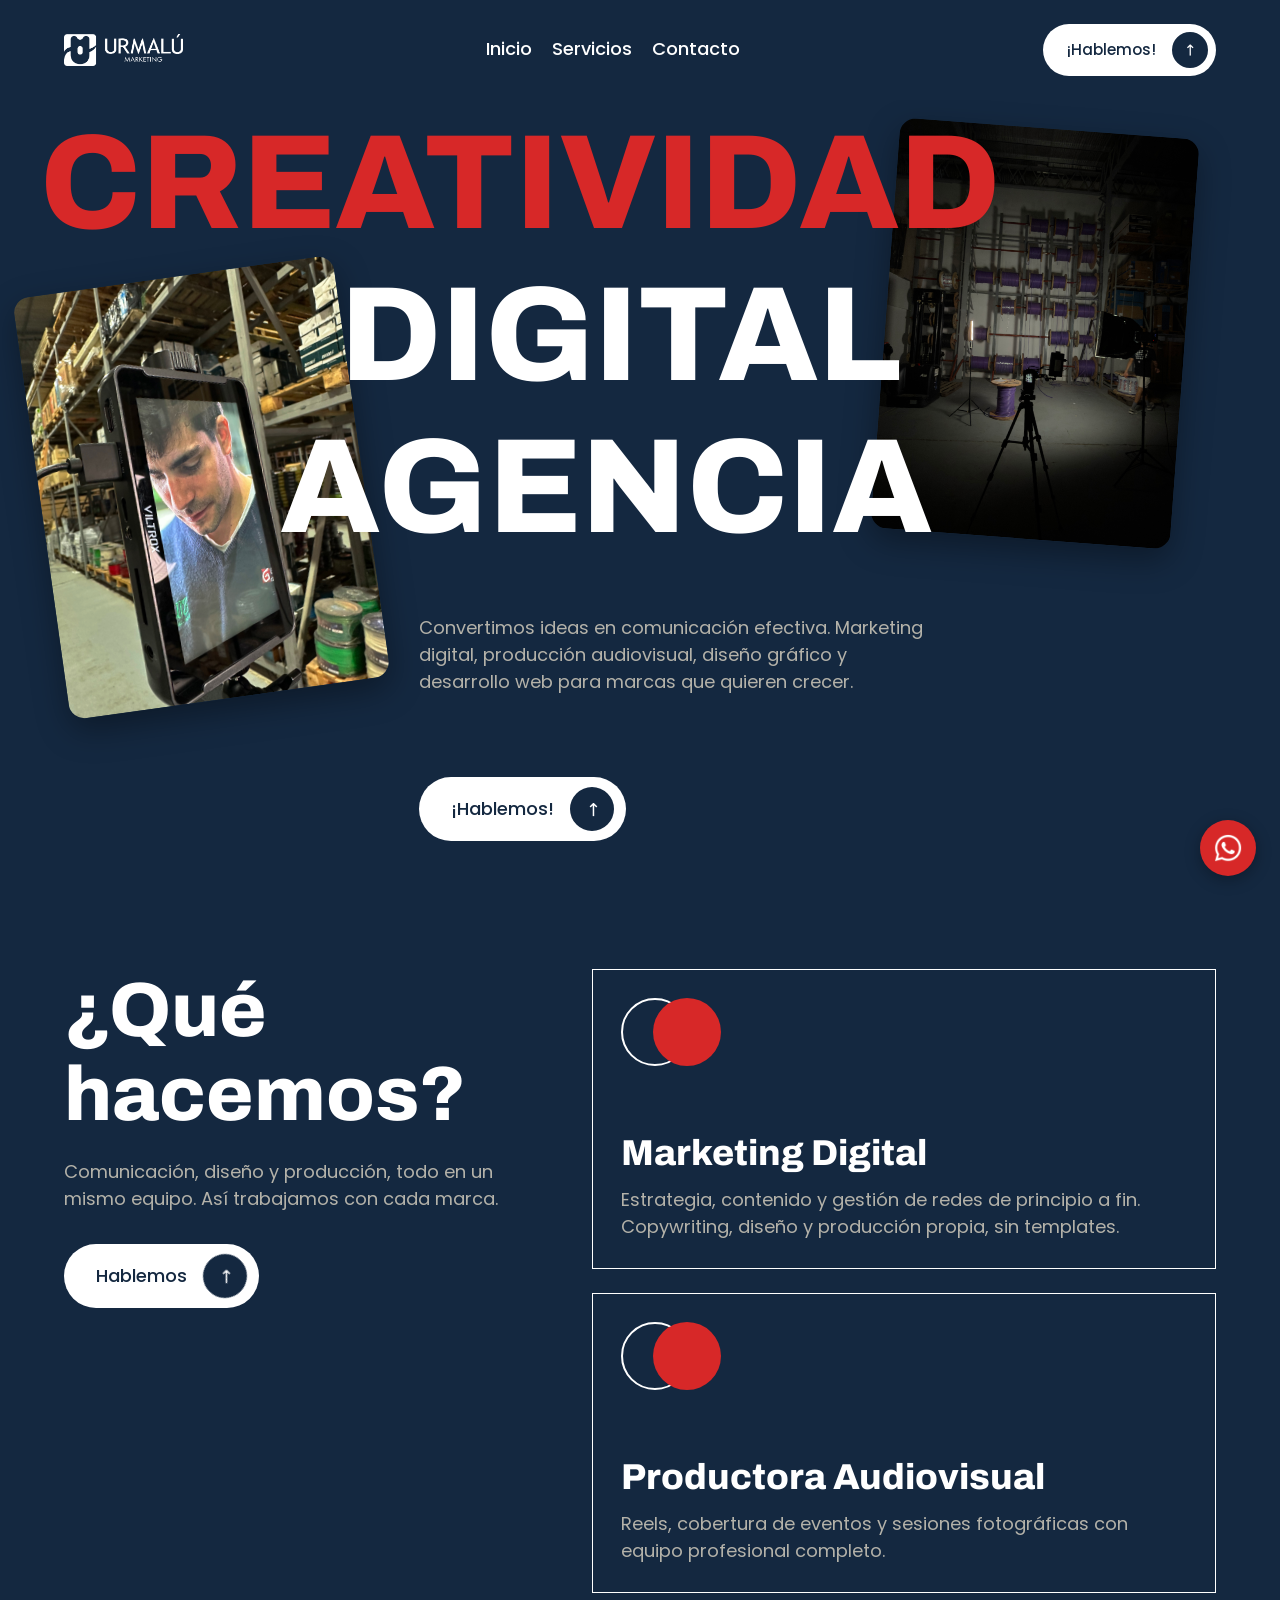
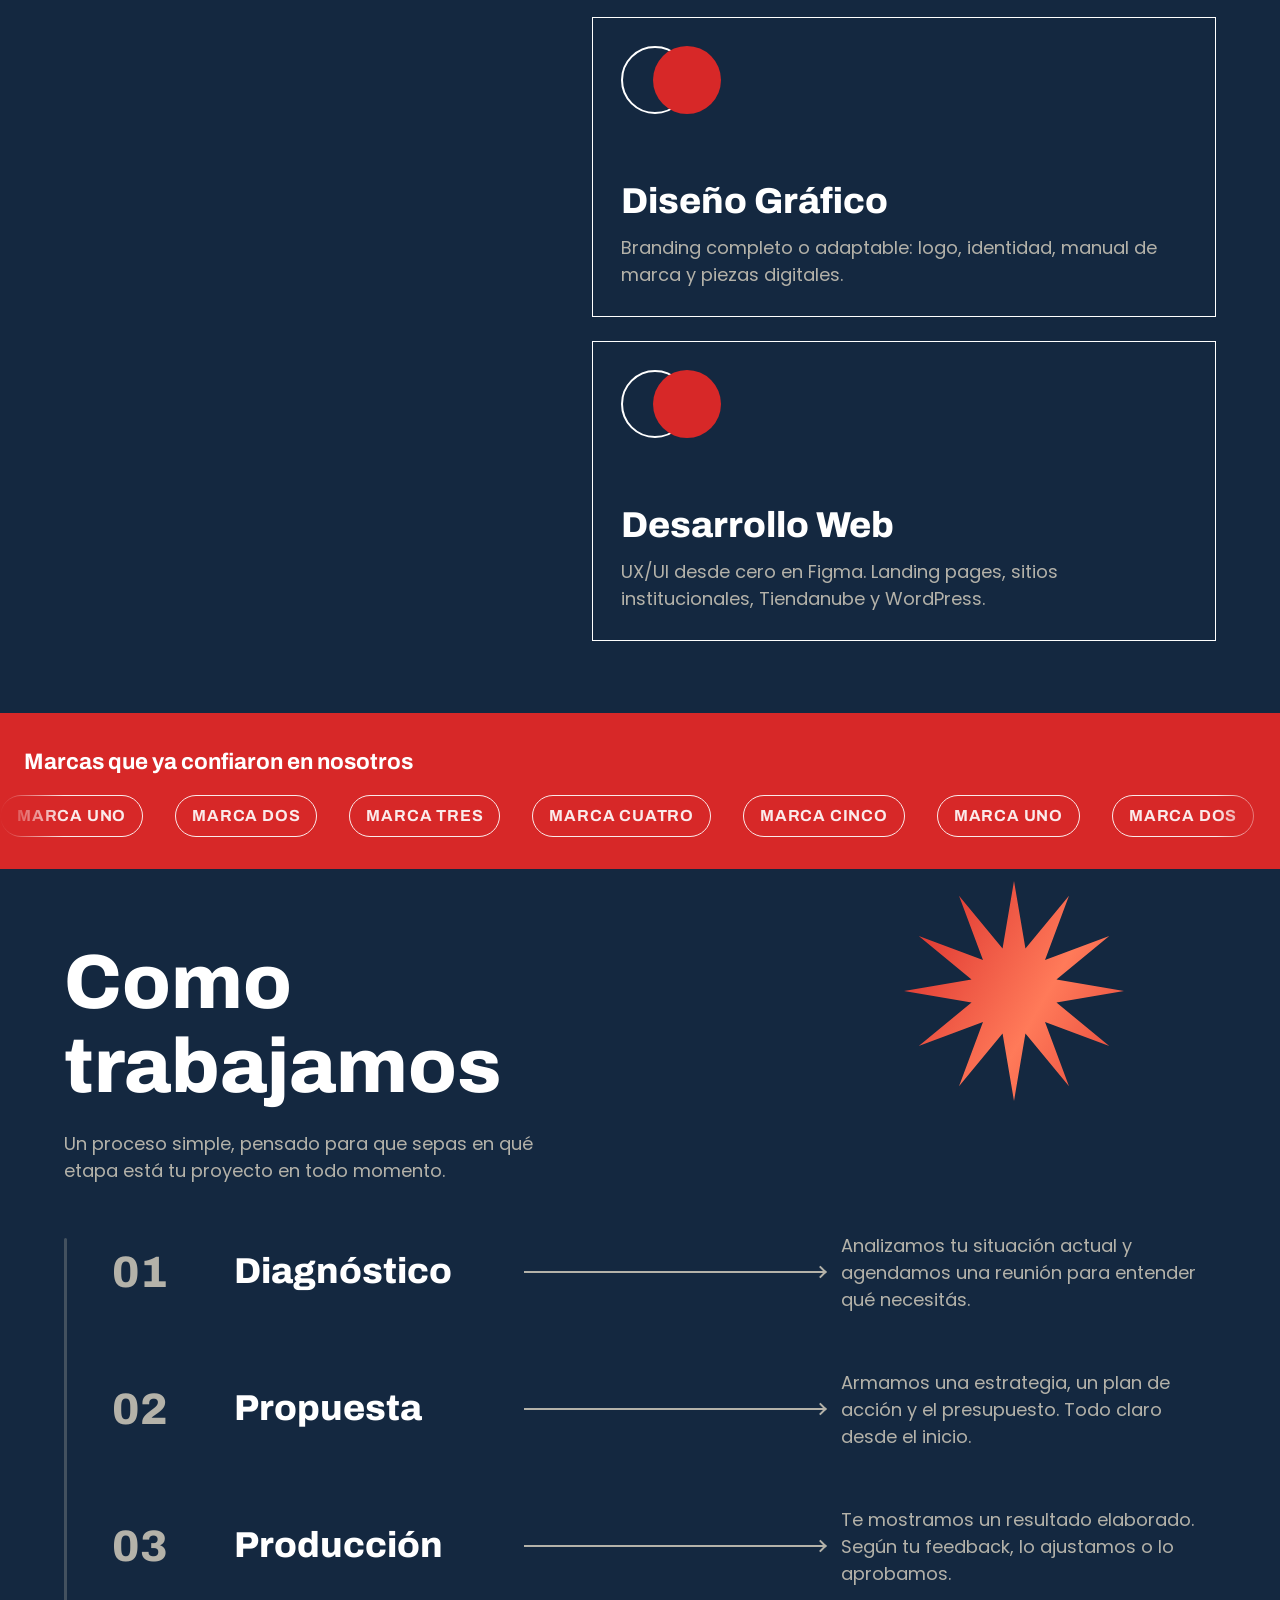
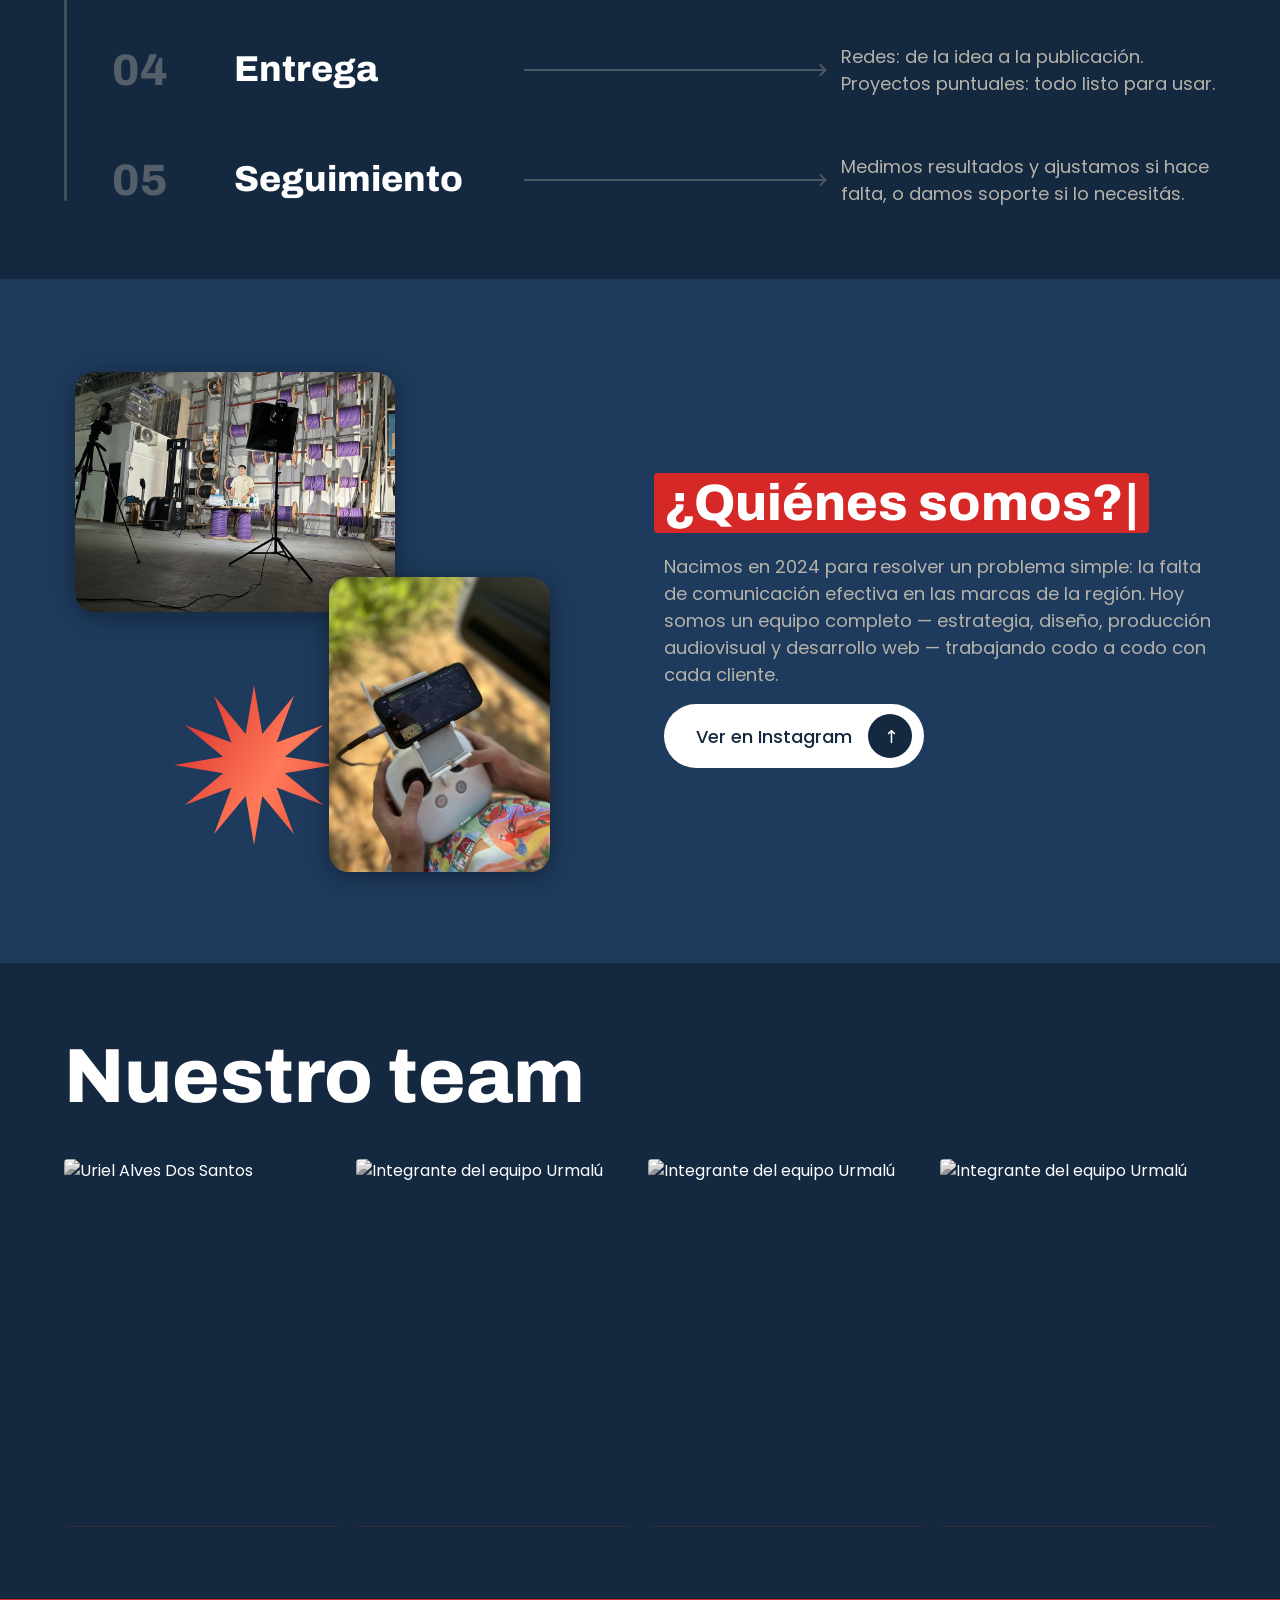
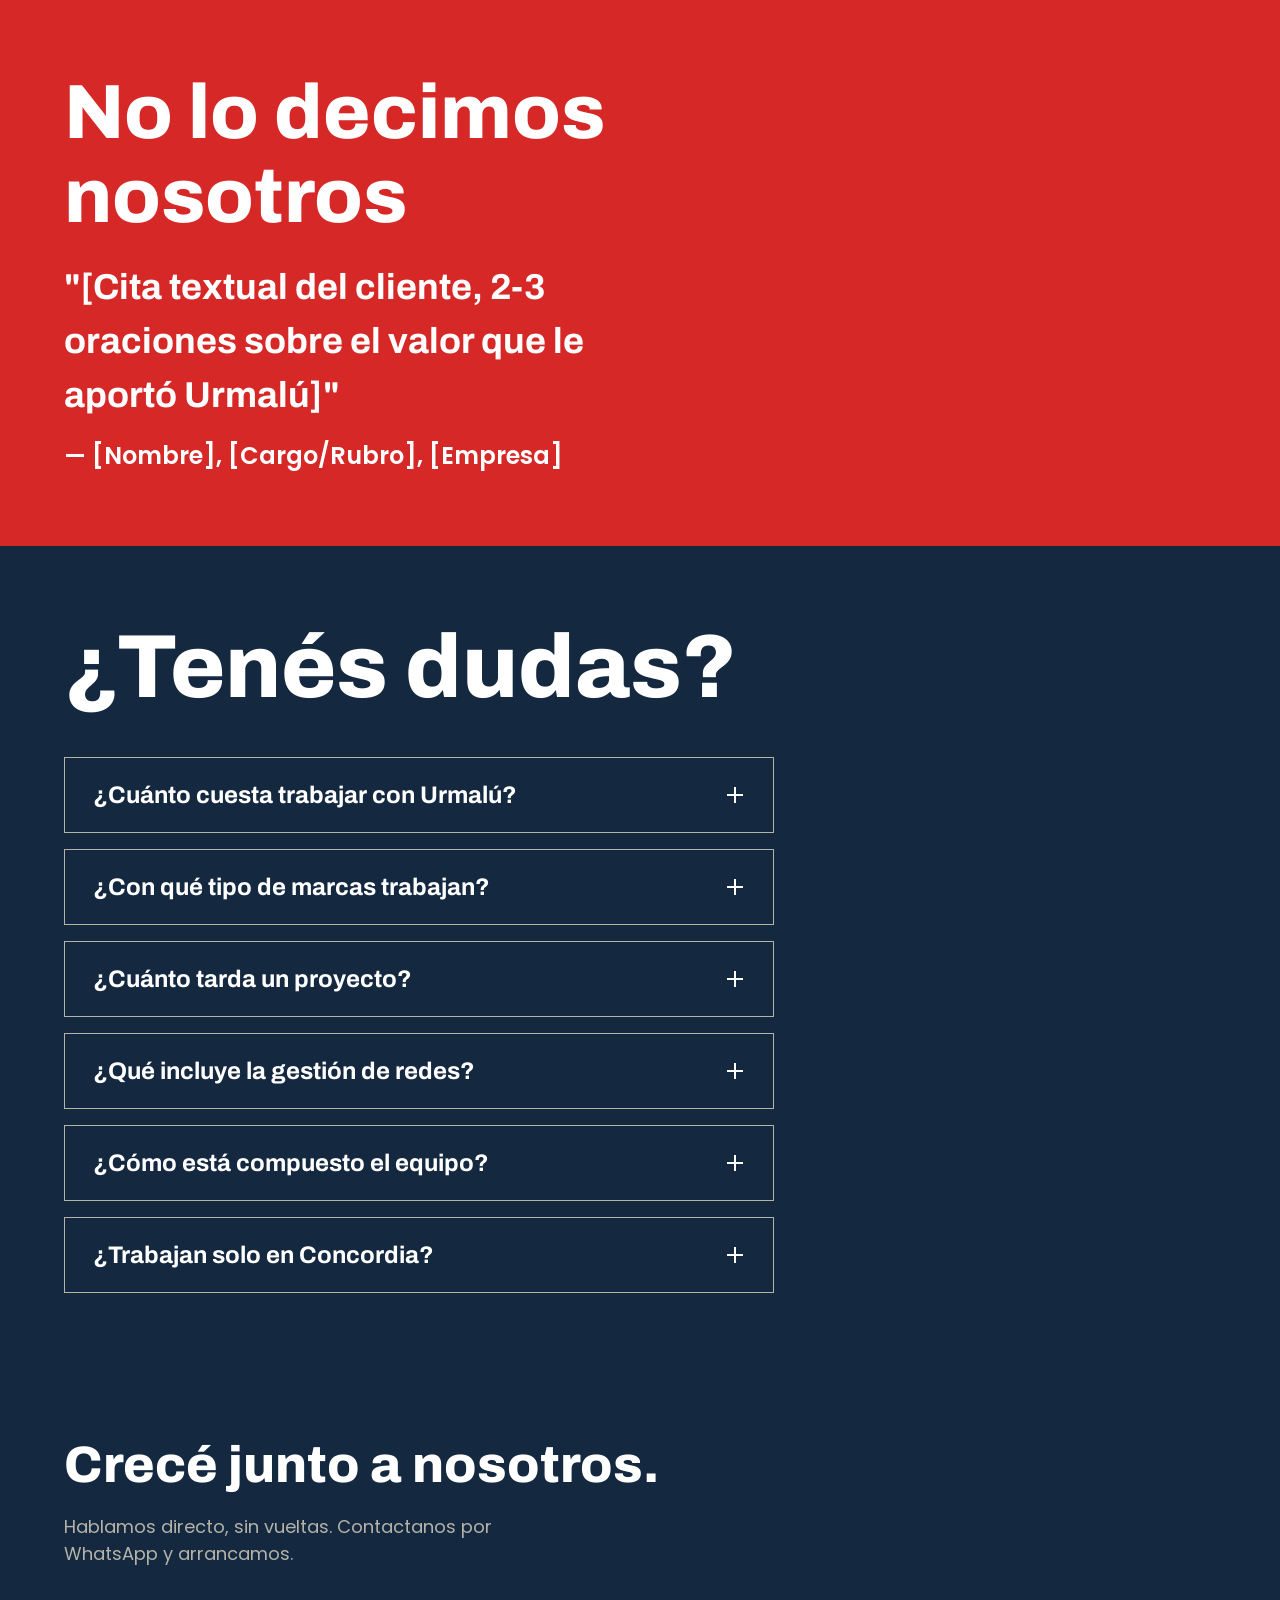
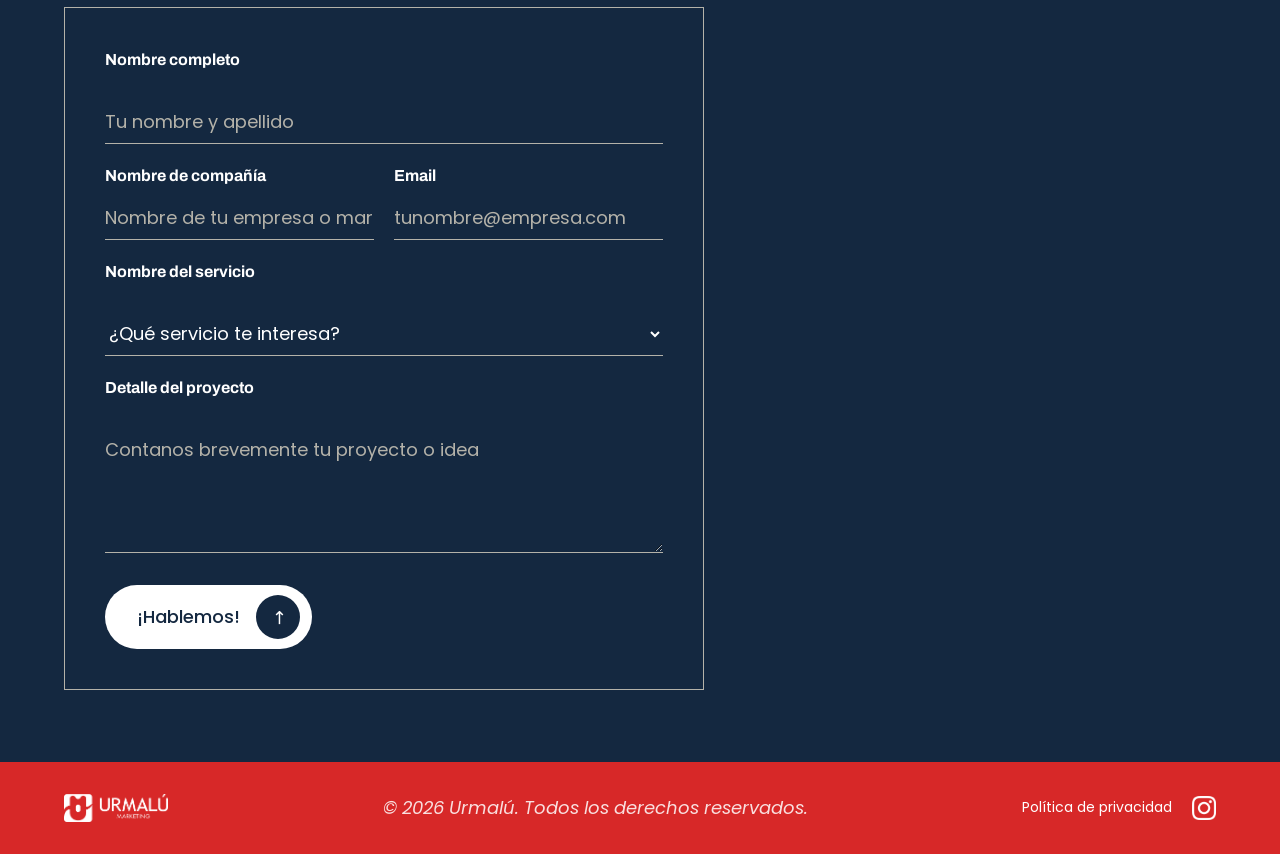
==== index.html @ a58f6e33 "Add files via upload" ====
<!doctype html>
<html lang="es">

<head>
  <meta charset="utf-8">
  <meta name="viewport" content="width=device-width, initial-scale=1">
  <title>Urmalú — Comunicación y producción digital</title>
  <meta name="description" content="Marketing digital, producción audiovisual, diseño gráfico y desarrollo web. Pensamos en grande.">

  <meta property="og:title" content="Urmalú — Comunicación y producción digital">
  <meta property="og:type" content="website">
  <meta property="og:url" content="https://urmaluagencia.com.ar">

  <link rel="icon" href="/favicon.ico" sizes="any">
  <link rel="icon" href="/icon.svg" type="image/svg+xml">
  <link rel="apple-touch-icon" href="icon.png">
  <link rel="manifest" href="site.webmanifest">
  <meta name="theme-color" content="#142840">

  <!-- Fuentes reales del archivo de Figma: Archivo (títulos) + Poppins (texto/botones) -->
  <link rel="preconnect" href="https://fonts.googleapis.com">
  <link rel="preconnect" href="https://fonts.gstatic.com" crossorigin>
  <link href="https://fonts.googleapis.com/css2?family=Archivo:wght@400;700;800&family=Poppins:wght@400;500;600;700&display=swap" rel="stylesheet">

  <link rel="stylesheet" href="css/reset.css">
  <link rel="stylesheet" href="css/style.css">
</head>

<body>

  <!-- ============ NAVBAR ============ -->
  <!-- Franja invisible: pasar el mouse por acá revela el navbar cuando está escondido -->
  <div class="navbar-hotzone" id="navbar-hotzone" aria-hidden="true"></div>

  <header class="navbar" id="navbar">
    <div class="container navbar__inner">
      <a href="#inicio" class="navbar__logo">
        <img src="img/logo-urmalu.png" alt="Urmalú Marketing" height="32">
      </a>

      <nav class="navbar__nav" id="navbar-nav">
        <a href="#inicio">Inicio</a>
        <a href="#servicios">Servicios</a>
        <a href="#contacto">Contacto</a>
      </nav>

      <a href="https://wa.me/543454010608?text=Hola%20Urmal%C3%BA%2C%20quiero%20consultar%20por%20un%20proyecto" target="_blank" rel="noopener" class="btn btn--primary navbar__cta">
        ¡Hablemos! <span class="btn__icon" aria-hidden="true">↗</span>
      </a>

      <button class="navbar__burger" id="navbar-burger" aria-label="Abrir menú" aria-expanded="false">
        <span></span><span></span><span></span>
      </button>
    </div>
  </header>

  <main>

    <!-- ============ INICIO / HERO ============ -->
    <!-- Posiciones tomadas literal de Figma (frame Hero Section, 1428x858) y convertidas a % -->
    <section class="hero" id="inicio">
      <div class="hero__stage">
        <div class="hero__photo hero__photo--left">
          <img src="img/placeholder-hero-1.jpg" alt="">
        </div>
        <div class="hero__photo hero__photo--right">
          <img src="img/placeholder-hero-2.jpeg" alt="">
        </div>

        <h1 class="hero__title">
          <span class="hero__title-accent hero__line--1">Creatividad</span>
          <span class="hero__line--2">Digital</span>
          <span class="hero__line--3">Agencia</span>
        </h1>
        <p class="hero__subhead">
          Convertimos ideas en comunicación efectiva. Marketing digital, producción audiovisual,
          diseño gráfico y desarrollo web para marcas que quieren crecer.
        </p>
        <a href="https://wa.me/543454010608?text=Hola%20Urmal%C3%BA%2C%20quiero%20consultar%20por%20un%20proyecto"
           target="_blank" rel="noopener" class="btn btn--primary hero__cta">
          ¡Hablemos! <span class="btn__icon" aria-hidden="true">↗</span>
        </a>
      </div>
    </section>

    <!-- ============ SERVICIOS ============ -->
    <section class="services" id="servicios">
      <div class="container services__grid">
        <div class="services__intro">
          <h2>¿Qué hacemos?</h2>
          <p class="section-intro">Comunicación, diseño y producción, todo en un mismo equipo. Así trabajamos con cada marca.</p>
          <a href="#contacto" class="btn btn--primary">
            Hablemos <span class="btn__icon" aria-hidden="true">↗</span>
          </a>
        </div>

        <div class="services__cards">
          <article class="service-card">
            <div class="service-card__icon" aria-hidden="true">
              <span class="circle circle--outline"></span>
              <span class="circle circle--fill"></span>
            </div>
            <div class="service-card__body">
              <h3>Marketing Digital</h3>
              <p>Estrategia, contenido y gestión de redes de principio a fin. Copywriting, diseño y producción propia, sin templates.</p>
            </div>
          </article>

          <article class="service-card">
            <div class="service-card__icon" aria-hidden="true">
              <span class="circle circle--outline"></span>
              <span class="circle circle--fill"></span>
            </div>
            <div class="service-card__body">
              <h3>Productora Audiovisual</h3>
              <p>Reels, cobertura de eventos y sesiones fotográficas con equipo profesional completo.</p>
            </div>
          </article>

          <article class="service-card">
            <div class="service-card__icon" aria-hidden="true">
              <span class="circle circle--outline"></span>
              <span class="circle circle--fill"></span>
            </div>
            <div class="service-card__body">
              <h3>Diseño Gráfico</h3>
              <p>Branding completo o adaptable: logo, identidad, manual de marca y piezas digitales.</p>
            </div>
          </article>

          <article class="service-card">
            <div class="service-card__icon" aria-hidden="true">
              <span class="circle circle--outline"></span>
              <span class="circle circle--fill"></span>
            </div>
            <div class="service-card__body">
              <h3>Desarrollo Web</h3>
              <p>UX/UI desde cero en Figma. Landing pages, sitios institucionales, Tiendanube y WordPress.</p>
            </div>
          </article>
        </div>
      </div>
    </section>

    <!-- ============ LOGOS DE CLIENTES ============ -->
    <section class="clients">
      <div class="clients__inner">
        <p class="clients__label">Marcas que ya confiaron en nosotros</p>
        <div class="clients__marquee">
          <div class="clients__track">
            <!-- TODO: reemplazar por logos reales de clientes. Por ahora, placeholders ficticios -->
            <!-- Se repite 4 veces (1 real + 3 aria-hidden) para que el loop no se corte en pantallas anchas -->
            <span class="client-logo">MARCA UNO</span>
            <span class="client-logo">MARCA DOS</span>
            <span class="client-logo">MARCA TRES</span>
            <span class="client-logo">MARCA CUATRO</span>
            <span class="client-logo">MARCA CINCO</span>
            <span class="client-logo" aria-hidden="true">MARCA UNO</span>
            <span class="client-logo" aria-hidden="true">MARCA DOS</span>
            <span class="client-logo" aria-hidden="true">MARCA TRES</span>
            <span class="client-logo" aria-hidden="true">MARCA CUATRO</span>
            <span class="client-logo" aria-hidden="true">MARCA CINCO</span>
            <span class="client-logo" aria-hidden="true">MARCA UNO</span>
            <span class="client-logo" aria-hidden="true">MARCA DOS</span>
            <span class="client-logo" aria-hidden="true">MARCA TRES</span>
            <span class="client-logo" aria-hidden="true">MARCA CUATRO</span>
            <span class="client-logo" aria-hidden="true">MARCA CINCO</span>
            <span class="client-logo" aria-hidden="true">MARCA UNO</span>
            <span class="client-logo" aria-hidden="true">MARCA DOS</span>
            <span class="client-logo" aria-hidden="true">MARCA TRES</span>
            <span class="client-logo" aria-hidden="true">MARCA CUATRO</span>
            <span class="client-logo" aria-hidden="true">MARCA CINCO</span>
          </div>
        </div>
      </div>
    </section>

    <!-- ============ PROCESO ============ -->
    <section class="process" id="proceso">
      <div class="container">
        <div class="process__header">
          <h2>Como<br>trabajamos</h2>
          <p class="section-intro">Un proceso simple, pensado para que sepas en qué etapa está tu proyecto en todo momento.</p>
          <div class="decor-star decor-star--iridescent process__star" aria-hidden="true"></div>
        </div>

        <div class="process__list-wrap">
          <div class="process__progress" aria-hidden="true">
            <div class="process__progress-fill" id="process-progress-fill"></div>
          </div>

          <ol class="process__list">
            <li class="process__step">
              <span class="process__number">01</span>
              <div class="process__step-body">
                <h3>Diagnóstico</h3>
                <span class="process__connector" aria-hidden="true"></span>
                <p>Analizamos tu situación actual y agendamos una reunión para entender qué necesitás.</p>
              </div>
            </li>
            <li class="process__step">
              <span class="process__number">02</span>
              <div class="process__step-body">
                <h3>Propuesta</h3>
                <span class="process__connector" aria-hidden="true"></span>
                <p>Armamos una estrategia, un plan de acción y el presupuesto. Todo claro desde el inicio.</p>
              </div>
            </li>
            <li class="process__step">
              <span class="process__number">03</span>
              <div class="process__step-body">
                <h3>Producción</h3>
                <span class="process__connector" aria-hidden="true"></span>
                <p>Te mostramos un resultado elaborado. Según tu feedback, lo ajustamos o lo aprobamos.</p>
              </div>
            </li>
            <li class="process__step">
              <span class="process__number">04</span>
              <div class="process__step-body">
                <h3>Entrega</h3>
                <span class="process__connector" aria-hidden="true"></span>
                <p>Redes: de la idea a la publicación. Proyectos puntuales: todo listo para usar.</p>
              </div>
            </li>
            <li class="process__step">
              <span class="process__number">05</span>
              <div class="process__step-body">
                <h3>Seguimiento</h3>
                <span class="process__connector" aria-hidden="true"></span>
                <p>Medimos resultados y ajustamos si hace falta, o damos soporte si lo necesitás.</p>
              </div>
            </li>
          </ol>
        </div>
      </div>
    </section>

    <!-- ============ QUIÉNES SOMOS ============ -->
    <section class="about" id="quienes-somos">
      <div class="container about__grid">
        <div class="about__photos">
          <div class="about__photo-frame about__photo-frame--1">
            <img class="about__photo" src="img/about-1-produccion.jpg" alt="Equipo de Urmalú en una producción audiovisual" draggable="false">
          </div>
          <div class="about__photo-frame about__photo-frame--2">
            <img class="about__photo" src="img/about-2-drone.jpg" alt="Equipo de Urmalú filmando con drone" draggable="false">
          </div>
          <div class="decor-star decor-star--iridescent about__star" aria-hidden="true"></div>
        </div>
        <div class="about__content">
          <h2 class="about__title" id="about-title">¿Quiénes somos?</h2>
          <p>
            Nacimos en 2024 para resolver un problema simple: la falta de comunicación efectiva
            en las marcas de la región. Hoy somos un equipo completo — estrategia, diseño,
            producción audiovisual y desarrollo web — trabajando codo a codo con cada cliente.
          </p>
          <a href="https://www.instagram.com/urmalu.agencia/" target="_blank" rel="noopener" class="btn btn--primary">
            Ver en Instagram <span class="btn__icon" aria-hidden="true">↗</span>
          </a>
        </div>
      </div>
    </section>

    <!-- ============ NUESTRO TEAM ============ -->
    <!-- TODO: solo Uriel tiene foto/nombre real por ahora. Ver instrucciones al final para completar el resto -->
    <section class="team" id="team">
      <div class="container">
        <h2>Nuestro team</h2>

        <div class="team__grid">
          <div class="team-card">
            <img src="img/team-1-uriel.jpg" alt="Uriel Alves Dos Santos">
            <div class="team-card__ribbon">
              <span class="team-card__name">Uriel Alves Dos Santos</span>
              <span class="team-card__role">Diseñador Gráfico</span>
            </div>
          </div>

          <div class="team-card">
            <!-- TODO: falta foto + nombre + cargo real -->
            <img src="img/team-2.jpg" alt="Integrante del equipo Urmalú">
            <div class="team-card__ribbon">
              <span class="team-card__name">[Nombre]</span>
              <span class="team-card__role">[Cargo]</span>
            </div>
          </div>

          <div class="team-card">
            <!-- TODO: falta foto + nombre + cargo real -->
            <img src="img/team-3.jpg" alt="Integrante del equipo Urmalú">
            <div class="team-card__ribbon">
              <span class="team-card__name">[Nombre]</span>
              <span class="team-card__role">[Cargo]</span>
            </div>
          </div>

          <div class="team-card">
            <!-- TODO: falta foto + nombre + cargo real -->
            <img src="img/team-4.jpg" alt="Integrante del equipo Urmalú">
            <div class="team-card__ribbon">
              <span class="team-card__name">[Nombre]</span>
              <span class="team-card__role">[Cargo]</span>
            </div>
          </div>
        </div>
      </div>
    </section>

    <!-- ============ TESTIMONIOS ============ -->
    <section class="testimonials" id="testimonios">
      <div class="container testimonials__inner">
        <div class="testimonials__content">
          <h2>No lo decimos nosotros</h2>
          <!-- TODO: reemplazar por testimonios reales a medida que se recolecten -->
          <blockquote class="testimonial-card">
            <p>"[Cita textual del cliente, 2-3 oraciones sobre el valor que le aportó Urmalú]"</p>
            <cite>— [Nombre], [Cargo/Rubro], [Empresa]</cite>
          </blockquote>
        </div>
        <!-- TODO: foto de stock temporal, reemplazar por foto real del cliente cuando esté -->
        <div class="testimonials__photo">
          <img src="img/placeholder-testimonial.jpg" alt="">
        </div>
      </div>
    </section>

    <!-- ============ FAQ ============ -->
    <section class="faq" id="faq">
      <div class="container">
        <h2>¿Tenés dudas?</h2>

        <div class="faq__list">
          <div class="faq-item">
            <button class="faq-item__trigger" aria-expanded="false">
              <span>¿Cuánto cuesta trabajar con Urmalú?</span>
              <span class="faq-item__icon" aria-hidden="true"></span>
            </button>
            <div class="faq-item__panel">
              <div class="faq-item__answer">
                <p>Nos adaptamos a distintos presupuestos según el proyecto. Consultanos por WhatsApp y armamos un presupuesto a medida.</p>
                <div class="decor-star decor-star--white faq-item__star" aria-hidden="true"></div>
              </div>
            </div>
          </div>
          <div class="faq-item">
            <button class="faq-item__trigger" aria-expanded="false">
              <span>¿Con qué tipo de marcas trabajan?</span>
              <span class="faq-item__icon" aria-hidden="true"></span>
            </button>
            <div class="faq-item__panel">
              <div class="faq-item__answer">
                <p>Con todo tipo: emprendimientos, empresas consolidadas, clubes y organizaciones sociales.</p>
                <div class="decor-star decor-star--white faq-item__star" aria-hidden="true"></div>
              </div>
            </div>
          </div>
          <div class="faq-item">
            <button class="faq-item__trigger" aria-expanded="false">
              <span>¿Cuánto tarda un proyecto?</span>
              <span class="faq-item__icon" aria-hidden="true"></span>
            </button>
            <div class="faq-item__panel">
              <div class="faq-item__answer">
                <p>Depende de la complejidad. Un branding lleva 2-3 semanas, un sitio web 4-6 semanas. Consultanos por tu caso.</p>
                <div class="decor-star decor-star--white faq-item__star" aria-hidden="true"></div>
              </div>
            </div>
          </div>
          <div class="faq-item">
            <button class="faq-item__trigger" aria-expanded="false">
              <span>¿Qué incluye la gestión de redes?</span>
              <span class="faq-item__icon" aria-hidden="true"></span>
            </button>
            <div class="faq-item__panel">
              <div class="faq-item__answer">
                <p>Estrategia, diseño, producción de reels propios, copywriting, community management completo.</p>
                <div class="decor-star decor-star--white faq-item__star" aria-hidden="true"></div>
              </div>
            </div>
          </div>
          <div class="faq-item">
            <button class="faq-item__trigger" aria-expanded="false">
              <span>¿Cómo está compuesto el equipo?</span>
              <span class="faq-item__icon" aria-hidden="true"></span>
            </button>
            <div class="faq-item__panel">
              <div class="faq-item__answer">
                <p>Cuatro personas: diseñador gráfico, productor audiovisual, community manager y administrador.</p>
                <div class="decor-star decor-star--white faq-item__star" aria-hidden="true"></div>
              </div>
            </div>
          </div>
          <div class="faq-item">
            <button class="faq-item__trigger" aria-expanded="false">
              <span>¿Trabajan solo en Concordia?</span>
              <span class="faq-item__icon" aria-hidden="true"></span>
            </button>
            <div class="faq-item__panel">
              <div class="faq-item__answer">
                <p>No. Trabajamos en toda la región de Entre Ríos y estamos expandiéndonos a otras provincias de Argentina.</p>
                <div class="decor-star decor-star--white faq-item__star" aria-hidden="true"></div>
              </div>
            </div>
          </div>
        </div>
      </div>
    </section>

    <!-- ============ CONTACTO ============ -->
    <!-- NOTA: en el Figma esta sección todavía es el CTA simple "HAVE ANY PROJECT IDEA?" en inglés.
         Acá va el formulario completo de 5 campos que ya habíamos cerrado. Replicar en Figma cuando puedas. -->
    <section class="contact" id="contacto">
      <div class="container">
        <h2 class="contact__title">Crecé junto a nosotros.</h2>
        <p class="section-intro">Hablamos directo, sin vueltas. Contactanos por WhatsApp y arrancamos.</p>

        <form class="contact-form" id="contact-form">
          <label for="name">Nombre completo</label>
          <input type="text" id="name" name="name" placeholder="Tu nombre y apellido" required>

          <div class="contact-form__row">
            <div>
              <label for="company">Nombre de compañía</label>
              <input type="text" id="company" name="company" placeholder="Nombre de tu empresa o marca">
            </div>
            <div>
              <label for="email">Email</label>
              <input type="email" id="email" name="email" placeholder="tunombre@empresa.com" required>
            </div>
          </div>

          <label for="service">Nombre del servicio</label>
          <select id="service" name="service" required>
            <option value="" disabled selected>¿Qué servicio te interesa?</option>
            <option value="Marketing Digital">Marketing Digital</option>
            <option value="Productora Audiovisual">Productora Audiovisual</option>
            <option value="Diseño Gráfico">Diseño Gráfico</option>
            <option value="Desarrollo Web">Desarrollo Web</option>
          </select>

          <label for="details">Detalle del proyecto</label>
          <textarea id="details" name="details" placeholder="Contanos brevemente tu proyecto o idea" rows="4"></textarea>

          <button type="submit" class="btn btn--primary">¡Hablemos! <span class="btn__icon" aria-hidden="true">↗</span></button>
        </form>
      </div>
    </section>

  </main>

  <!-- ============ BOTÓN WHATSAPP FLOTANTE ============ -->
  <a href="https://wa.me/543454010608?text=Hola%20Urmal%C3%BA%2C%20quiero%20consultar%20por%20un%20proyecto"
     class="whatsapp-float" id="whatsapp-float" target="_blank" rel="noopener" aria-label="Escribinos por WhatsApp">
  <img src="img/whatsapp-icon.png" alt="WhatsApp" class="whatsapp-float__icon">
  </a>

  <!-- ============ FOOTER ============ -->
  <footer class="footer">
    <div class="container footer__inner">
      <span class="navbar__logo"><img src="img/logo-urmalu.png" alt="Urmalú Marketing" height="28"></span>
      <p class="footer__copy">© 2026 Urmalú. Todos los derechos reservados.</p>
      <div class="footer__social">
        <a href="privacidad.html">Política de privacidad</a>
        <a href="https://www.instagram.com/urmalu.agencia/" target="_blank" rel="noopener" aria-label="Instagram">
          <img src="img/instagram-icon.png" alt="" class="footer__social-icon">
        </a>
      </div>
    </div>
  </footer>

  <script src="js/main.js"></script>
</body>

</html>
---- css/style.css ----
/* ==========================================================================
   VARIABLES DE MARCA — valores leídos directo del archivo de Figma
   ========================================================================== */
:root {
  --color-bg: #142840;
  --color-bg-alt: #1e3a5c;
  --color-accent: #d72828;
  --color-white: #ffffff;
  --color-text-secondary: #b4b2a9;
  --color-border: #b4b2a9;

  --font-heading: "Archivo", sans-serif;
  --font-body: "Poppins", sans-serif;

  /* Escala tipográfica fluida — el máximo (desktop) es el tamaño real de Figma,
     el mínimo es lo que necesita para no romperse en mobile */
  --fs-hero:  clamp(2.75rem, 9vw, 10rem);    /* Figma: 160px */
  --fs-h2:    clamp(2.5rem, 7vw, 8rem);      /* Figma: 128px (FAQ) */
  --fs-h3:    clamp(2rem, 6vw, 6rem);        /* Figma: 96px (Como trabajamos) */
  --fs-h4:    clamp(1.75rem, 4vw, 4.125rem); /* Figma: 66px (títulos de sección) */
  --fs-h5:    clamp(1.4rem, 3vw, 2.25rem);   /* Figma: 36px (pasos, cards) */
  --fs-h6:    clamp(1.1rem, 2vw, 1.5rem);    /* Figma: 24px (FAQ preguntas) */
  --fs-body-lg: 1.125rem; /* 18px */
  --fs-body-sm: 0.875rem; /* 14px */

  --container-width: 1200px;
  --transition: 250ms ease;
}

/* ==========================================================================
   BASE
   ========================================================================== */
html, body { margin: 0; padding: 0; }

html {
  scroll-behavior: smooth;
  scroll-padding-top: 90px; /* para que el navbar sticky no tape el título al llegar */
}

@media (prefers-reduced-motion: reduce) {
  html { scroll-behavior: auto; }
}
* { box-sizing: border-box; }

body {
  background: var(--color-bg);
  color: var(--color-white);
  font-family: var(--font-body);
  line-height: 1.5;
  -webkit-font-smoothing: antialiased;
  overflow-x: hidden;
}

h1, h2, h3 {
  font-family: var(--font-heading);
  font-weight: 800;
  line-height: 1.1;
  margin: 0 0 20px;
  text-transform: none;
}

h2 { font-size: var(--fs-h3); }

p {
  margin: 0 0 16px;
  color: var(--color-text-secondary);
  font-size: var(--fs-body-lg);
}

a { color: inherit; text-decoration: none; }
img { max-width: 100%; display: block; }

.container {
  width: 100%;
  max-width: var(--container-width);
  margin: 0 auto;
  padding: 0 24px;
}

section { padding: 72px 0; position: relative; }

.section-intro { max-width: 480px; margin-bottom: 32px; }

/* ==========================================================================
   BOTONES
   ========================================================================== */
.btn {
  display: inline-flex;
  align-items: center;
  gap: 16px;
  padding: 10px 12px 10px 32px;
  border-radius: 50px;
  font-family: var(--font-body);
  font-weight: 500;
  font-size: var(--fs-body-lg);
  border: 0;
  cursor: pointer;
  transition: transform var(--transition);
}

.btn:hover { transform: translateY(-2px); }

.btn--primary { background: var(--color-white); color: var(--color-bg); }

.btn__icon {
  display: flex;
  align-items: center;
  justify-content: center;
  width: 44px;
  height: 44px;
  border-radius: 50%;
  background: var(--color-bg);
  color: var(--color-white);
  transform: rotate(-45deg);
  flex-shrink: 0;
}

.navbar__cta { padding: 8px 8px 8px 24px; font-size: 0.95rem; }
.navbar__cta .btn__icon { width: 36px; height: 36px; }

/* ==========================================================================
   NAVBAR
   ========================================================================== */
.navbar-hotzone {
  position: fixed;
  top: 0;
  left: 0;
  right: 0;
  height: 16px;
  z-index: 101; /* por encima del navbar, para poder detectar el hover incluso con el navbar escondido */
}

.navbar {
  position: fixed;
  top: 0;
  left: 0;
  right: 0;
  z-index: 100;
  background: var(--color-bg);
  transition: box-shadow var(--transition), transform 350ms ease;
}

.navbar.is-scrolled { box-shadow: 0 4px 20px rgba(0, 0, 0, 0.25); }

/* Se esconde deslizándose hacia arriba una vez que scrolleaste más allá del hero */
.navbar.is-hidden { transform: translateY(-100%); }

.navbar__inner {
  display: flex;
  align-items: center;
  justify-content: space-between;
  padding-top: 24px;
  padding-bottom: 24px;
}

.navbar__logo {
  display: inline-flex;
  align-items: center;
}

.navbar__logo img { display: block; }

.navbar__nav {
  display: flex;
  flex-direction: column;
  position: absolute;
  top: 100%;
  left: 0;
  right: 0;
  background: var(--color-bg);
  gap: 20px;
  border-top: 1px solid var(--color-border);
  max-height: 0;
  opacity: 0;
  padding: 0 24px;
  overflow: hidden;
  pointer-events: none;
  transition: max-height 380ms cubic-bezier(0.65, 0, 0.35, 1),
              opacity 260ms ease,
              padding 380ms cubic-bezier(0.65, 0, 0.35, 1);
}

.navbar__nav.is-open {
  max-height: 420px; /* de sobra para los 3 links */
  opacity: 1;
  padding: 24px;
  pointer-events: auto;
}
.navbar__nav a {
  font-size: var(--fs-body-lg);
  font-weight: 500;
  position: relative;
  padding-bottom: 4px;
  transition: color 200ms ease, transform 120ms ease;
}

.navbar__nav a::after {
  content: "";
  position: absolute;
  left: 0;
  bottom: 0;
  width: 0;
  height: 2px;
  background: var(--color-accent);
  transition: width 250ms ease;
}

.navbar__nav a:hover::after { width: 100%; }
.navbar__nav a:hover { color: var(--color-accent); }
.navbar__nav a:active { transform: scale(0.94); }

.navbar__cta { display: none; }

.navbar__burger {
  background: none;
  border: 0;
  width: 32px;
  height: 24px;
  position: relative;
  cursor: pointer;
}

.navbar__burger span {
  position: absolute;
  left: 0;
  right: 0;
  height: 2px;
  background: var(--color-white);
  transition: transform 300ms ease, opacity 200ms ease, top 300ms ease;
}

.navbar__burger span:nth-child(1) { top: 0; }
.navbar__burger span:nth-child(2) { top: 11px; }
.navbar__burger span:nth-child(3) { top: 22px; }

.navbar__burger[aria-expanded="true"] span:nth-child(1) { top: 11px; transform: rotate(45deg); }
.navbar__burger[aria-expanded="true"] span:nth-child(2) { opacity: 0; }
.navbar__burger[aria-expanded="true"] span:nth-child(3) { top: 11px; transform: rotate(-45deg); }

/* ==========================================================================
   HERO — replica literal del frame de Figma "Hero Section" (1428 x 858 px)
   Cada posición de acá abajo es (px de Figma / dimensión del frame) convertida a %,
   no un valor inventado. Así se escala igual en cualquier pantalla, arriba de 64em.
   ========================================================================== */
.hero {
  padding-top: 128px; /* 48px original + ~80px del navbar, que ahora es fixed y no empuja el contenido */
  padding-bottom: 48px;
  overflow: hidden;
}

.hero__stage {
  position: relative;
  max-width: var(--container-width);
  margin: 0 auto;
  padding: 0 24px;
}

/* --- Mobile: layout simple apilado (Figma no tiene frame mobile propio) --- */
.hero__title { text-transform: uppercase; letter-spacing: -0.01em; }
.hero__title span { display: block; font-size: var(--fs-hero); transition: color 200ms ease; }
.hero__title-accent { color: var(--color-accent); } /* estado inicial: "Creatividad" en rojo */

/* Al entrar el cursor en el bloque del título, todas quedan blancas por defecto... */
.hero__title:hover span { color: var(--color-white); }
/* ...excepto la que está siendo hovereada puntualmente, que pasa a rojo */
.hero__title span:hover { color: var(--color-accent); }
.hero__subhead { max-width: 560px; font-size: var(--fs-body-lg); margin-top: 24px; }
.hero__cta { margin-top: 24px; }

.hero__photo { display: none; }
.hero__photo img {
  border-radius: 16px;
  box-shadow: 0 12px 32px rgba(0, 0, 0, 0.35);
  animation: flotar 4s ease-in-out infinite;
}
@keyframes flotar {
  0% {
    transform: translateY(0);
  }
  50% {
    transform: translateY(-20px);
  }
  100% {
    transform: translateY(0);
  }
}

/* --- Desktop (>=64em): posiciones y rotaciones EXACTAS del archivo de Figma --- */
@media only screen and (min-width: 64em) {
  .hero__stage {
    aspect-ratio: 1428 / 858;
    padding: 0;
    container-type: inline-size;
  }

  .hero__title { position: static; }

  .hero__title span {
    position: absolute;
    font-size: clamp(3rem, 11.2cqw, 10rem);
    white-space: nowrap;
  }

  /* Creatividad: left 0/1428=0%, top 66/858=7.7% (ancla vertical centrada, como en Figma) */
  .hero__line--1 { left: 0%; top: 7.7%; transform: translateY(-50%) translate(calc(var(--px, 0) * 1px), calc(var(--py, 0) * 1px)); transition: transform 400ms cubic-bezier(0.22, 1, 0.36, 1); }
  /* Digital: left 357/1428=25%, top 247/858=28.8% */
  .hero__line--2 { left: 25%; top: 28.8%; transform: translateY(-50%) translate(calc(var(--px, 0) * 1.6px), calc(var(--py, 0) * 1.6px)); transition: transform 400ms cubic-bezier(0.22, 1, 0.36, 1); }
  /* Agencia: left 286/1428=20%, top 428/858=49.9% */
  .hero__line--3 { left: 20%; top: 49.9%; transform: translateY(-50%) translate(calc(var(--px, 0) * 2.2px), calc(var(--py, 0) * 2.2px)); transition: transform 400ms cubic-bezier(0.22, 1, 0.36, 1); }

  .hero__subhead {
    position: absolute;
    left: 31.6%;   /* 451/1428 */
    top: 67.4%;    /* 578.5/858 */
    width: 43.6%;  /* 623/1428 */
    max-width: none;
    margin-top: 0;
  }

  .hero__cta {
    position: absolute;
    left: 31.6%;
    top: 90%;
    margin-top: 0;
  }

  .hero__photo {
    display: block;
    position: absolute;
  }

  /* Foto izquierda: left 0%, top 20.4% (175/858), w 26.9% (384/1428), h 59% (506/858), rotate -7.95deg */
  .hero__photo--left {
    left: 0%;
    top: 20.4%;
    width: 26.9%;
    height: 59%;
    transform: rotate(-7.95deg);
  }

  /* Foto derecha: left 70.4% (1006/1428), top 0%, w 25% (357/1428), h 57% (489/858), rotate 4.27deg */
  .hero__photo--right {
    left: 70.4%;
    top: 0%;
    width: 25%;
    height: 57%;
    transform: rotate(4.27deg);
  }

  .hero__photo img {
    width: 100%;
    height: 100%;
    object-fit: cover;
  }
}

/* ==========================================================================
   SERVICIOS
   ========================================================================== */
.services__grid {
  display: grid;
  gap: 48px;
}

.services__intro {
  align-self: start; /* necesario para que el sticky tenga espacio dentro del grid donde moverse */
}

@media only screen and (min-width: 48em) {
  .services__intro {
    position: sticky;
    top: 110px; /* deja lugar para que no quede pegado justo debajo del navbar */
  }
}

.services__cards {
  display: grid;
  gap: 24px;
}

.service-card {
  border: 1px solid var(--color-white);
  padding: 28px;
  display: flex;
  flex-direction: column;
  justify-content: space-between;
  min-height: 300px;
  transition: background var(--transition), border-color var(--transition);
}

.service-card__icon {
  position: relative;
  width: 100px;
  height: 68px;
  margin-bottom: 12px;
}

.circle {
  position: absolute;
  top: 0;
  width: 68px;
  height: 68px;
  border-radius: 50%;
  transition: border-color var(--transition), background var(--transition);
}

.circle--outline {
  left: 0;
  border: 2px solid var(--color-white);
  background: transparent;
}

.circle--fill {
  left: 32px;
  background: var(--color-accent);
}

.service-card:hover {
  background: var(--color-white);
  border-color: var(--color-white);
}

.service-card:hover h3 { color: var(--color-accent); }
.service-card:hover p { color: var(--color-bg); }
.service-card:hover .circle--outline { border-color: var(--color-bg); }
.service-card:hover .circle--fill { background: var(--color-bg); }

.service-card h3 { font-size: var(--fs-h5); margin-bottom: 12px; transition: color var(--transition); }
.service-card p { margin-bottom: 0; font-size: var(--fs-body-lg); transition: color var(--transition); }

/* ==========================================================================
   LOGOS DE CLIENTES
   ========================================================================== */
.clients { background: var(--color-accent); padding: 32px 0; overflow: hidden; }

.clients__label {
  font-family: var(--font-heading);
  font-weight: 700;
  font-size: 1.4rem;
  margin: 0 0 16px;
  padding: 0 24px;
  color: var(--color-white);
}

.clients__marquee {
  width: 100%;
  overflow: hidden;
  -webkit-mask-image: linear-gradient(90deg, transparent, #000 5%, #000 95%, transparent);
  mask-image: linear-gradient(90deg, transparent, #000 5%, #000 95%, transparent);
}

.clients__track {
  display: flex;
  gap: 32px;
  width: max-content;
  animation: clients-marquee 22s linear infinite;
}

.clients__marquee:hover .clients__track { animation-play-state: paused; }

@keyframes clients-marquee {
  from { transform: translateX(0); }
  to   { transform: translateX(-25%); } /* -25% porque ahora son 4 copias del set completo */
}

@media (prefers-reduced-motion: reduce) {
  .clients__track { animation: none; flex-wrap: wrap; }
}

.client-logo {
  font-family: var(--font-heading);
  font-weight: 700;
  font-size: 1rem;
  letter-spacing: 0.05em;
  padding: 8px 16px;
  border: 1.5px solid var(--color-white);
  border-radius: 50px;
  white-space: nowrap;
  opacity: 0.9;
}

/* ==========================================================================
   PROCESO
   ========================================================================== */
.process__header { margin-bottom: 48px; position: relative; }

.process__star {
  width: 140px;
  height: 140px;
  top: -20px;
  right: 5%;
  display: none;
}

@media only screen and (min-width: 48em) {
  .process__star { display: block; width: 220px; height: 220px; top: -60px; right: 8%; }
}

.process__list-wrap {
  position: relative;
  padding-left: 32px;
}

.process__progress {
  position: absolute;
  left: 0;
  top: 6px;
  bottom: 6px;
  width: 3px;
  background: var(--color-border);
  opacity: 0.3;
  border-radius: 2px;
}

.process__progress-fill {
  position: absolute;
  left: 0;
  top: 0;
  width: 100%;
  height: 0%;
  background: var(--color-accent);
  border-radius: 2px;
  transition: height 80ms linear;
}

.process__list {
  list-style: none;
  margin: 0;
  padding: 0;
  display: flex;
  flex-direction: column;
  gap: 40px;
}

.process__step {
  display: flex;
  align-items: flex-start;
  gap: 20px;
}

.process__number {
  font-family: var(--font-heading);
  font-weight: 800;
  font-size: 2rem;
  line-height: 1;
  color: var(--color-border);
  opacity: 0.4;
  transition: color 400ms ease, opacity 400ms ease;
  flex-shrink: 0;
}

.process__step.is-passed .process__number {
  color: var(--color-accent);
  opacity: 1;
}

.process__step-body h3 { font-size: var(--fs-h5); margin-bottom: 8px; }
.process__step-body p { margin-bottom: 0; font-size: var(--fs-body-lg); }
.process__connector { display: none; }

@media only screen and (min-width: 48em) {
  .process__list-wrap { padding-left: 48px; }
  .process__list { gap: 56px; }

  .process__step { align-items: center; gap: 32px; }

  .process__number { font-size: 2.75rem; flex: 0 0 90px; }
  .process__step-body { display: flex; align-items: center; gap: 16px; width: 100%; }
  .process__step-body h3 { flex: 0 0 27.9%; margin-bottom: 0; } /* 398/1428 del frame Work Process */
  .process__step-body p { flex: 0 1 38.2%; margin-bottom: 0; }  /* 546/1428 */

  .process__connector {
    display: block;
    flex: 1 1 auto;
    height: 2px;
    min-width: 24px;
    background: var(--color-border);
    opacity: 0.35;
    position: relative;
    color: var(--color-border);
    transition: background 400ms ease, opacity 400ms ease, color 400ms ease;
  }

  .process__connector::after {
    content: "";
    position: absolute;
    right: 0;
    top: 50%;
    width: 7px;
    height: 7px;
    border-right: 2px solid currentColor;
    border-bottom: 2px solid currentColor;
    transform: translateY(-50%) rotate(-45deg);
  }

  .process__step.is-passed .process__connector {
    background: var(--color-accent);
    color: var(--color-accent);
    opacity: 1;
  }
}

@media (prefers-reduced-motion: reduce) {
  .process__progress-fill { transition: none; }
}

/* ==========================================================================
   QUIÉNES SOMOS
   ========================================================================== */
.about { background: var(--color-bg-alt); }

.about__grid { display: grid; gap: 48px; align-items: center; }

.about__photos { position: relative; min-height: 420px; }

@media only screen and (min-width: 48em) {
  .about__photos { min-height: 540px; }
}

.about__photo-frame {
  position: absolute;
  z-index: 1;
}

/* Foto de producción — es horizontal (4:3) en la realidad, ahora se fuerza esa proporción sin importar el padre */
.about__photo-frame--1 {
  left: 2%;
  top: 4%;
  width: 58%;
  aspect-ratio: 4 / 3;
  animation: float-1 5s ease-in-out infinite;
}

/* Foto del drone — es vertical (3:4) en la realidad */
.about__photo-frame--2 {
  left: 48%;
  top: 42%;
  width: 40%;
  aspect-ratio: 3 / 4;
  animation: float-2 6s ease-in-out infinite;
  animation-delay: -1.5s;
}

/* La imagen es la que se arrastra — separada del frame para no pisar la animación de flote */
.about__photo {
  width: 100%;
  height: 100%;
  display: block;
  object-fit: cover;
  border-radius: 20px;
  box-shadow: 0 4px 24px rgba(0, 0, 0, 0.35);
  cursor: grab;
  touch-action: none; /* evita que el navegador scrollee la página mientras arrastrás la foto */
  -webkit-user-drag: none; /* refuerzo del draggable="false" del HTML, por si algún navegador lo ignora */
  user-select: none;
  transform: translate(calc(var(--dx, 0) * 1px), calc(var(--dy, 0) * 1px));
  transition: transform 550ms cubic-bezier(0.34, 1.56, 0.64, 1); /* efecto "elástico" al volver a su lugar */
}

.about__photo.is-dragging {
  cursor: grabbing;
  transition: none; /* mientras arrastrás, que siga al mouse sin demora */
}

.about__star {
  width: 160px;
  height: 160px;
  left: 20%;
  top: 62%;
  z-index: 0;
}

@keyframes float-1 {
  0%, 100% { transform: rotate(-8deg) translateY(0); }
  50%      { transform: rotate(-8deg) translateY(-14px); }
}

@keyframes float-2 {
  0%, 100% { transform: rotate(10deg) translateY(0); }
  50%      { transform: rotate(10deg) translateY(-10px); }
}

@media (prefers-reduced-motion: reduce) {
  .about__photo--1, .about__photo--2 { animation: none; }
}

.about h2 { font-size: var(--fs-h4); }

.about__title {
  display: inline-block;
  padding: 2px 10px;
  margin-left: -10px; /* compensa el padding para que no se desalinee del texto de abajo */
  border-radius: 4px;
  background: transparent;
  transition: background 250ms ease;
}

.about__title.is-typing {
  background: var(--color-accent);
}

.about__title.is-typing::after {
  content: "|";
  margin-left: 2px;
  animation: about-cursor-blink 800ms step-end infinite;
}

@keyframes about-cursor-blink {
  50% { opacity: 0; }
}

/* ==========================================================================
   NUESTRO TEAM
   ========================================================================== */
.team__grid {
  display: grid;
  grid-template-columns: repeat(2, 1fr);
  gap: 16px;
  margin-top: 40px;
}

.team-card {
  position: relative;
  overflow: hidden;
  border-radius: 4px;
  aspect-ratio: 3 / 4;
}

.team-card img {
  width: 100%;
  height: 100%;
  object-fit: cover;
  filter: grayscale(100%);
  transition: transform 400ms ease;
}

.team-card:hover img { transform: scale(1.05); }

.team-card__ribbon {
  position: absolute;
  left: 0;
  right: 0;
  bottom: 0;
  background: var(--color-accent);
  padding: 16px;
  display: flex;
  flex-direction: column;
  text-align: center;
  transform: translateY(100%);
  transition: transform 300ms ease;
}

.team-card:hover .team-card__ribbon { transform: translateY(0); }

.team-card__name {
  font-family: var(--font-heading);
  font-weight: 700;
  font-size: 0.95rem;
  color: var(--color-white);
}

.team-card__role {
  font-size: var(--fs-body-sm);
  color: var(--color-white);
  opacity: 0.85;
}

@media only screen and (min-width: 48em) {
  .team__grid { grid-template-columns: repeat(4, 1fr); }
}

/* ==========================================================================
   TESTIMONIOS
   ========================================================================== */
.testimonials { background: var(--color-accent); overflow: hidden; }

.testimonials__inner {
  display: grid;
  gap: 32px;
  align-items: center;
  position: relative;
  min-height: 320px;
}

.testimonial-card { margin: 0; max-width: 560px; }

.testimonial-card p {
  font-family: var(--font-heading);
  font-size: var(--fs-h5);
  font-weight: 700;
  color: var(--color-white);
}

.testimonial-card cite {
  font-style: normal;
  font-size: var(--fs-h6);
  font-weight: 600;
  color: var(--color-white);
}

.testimonials__photo img {
  border-radius: 16px;
  max-width: 320px;
  transform: rotate(6deg);
  box-shadow: 0 12px 32px rgba(0, 0, 0, 0.3);
}

@media only screen and (min-width: 48em) {
  /* Como en Figma: 631/1512 = 41.7% del ancho para la foto, del lado derecho */
  .testimonials__inner { grid-template-columns: 1fr 41.7%; }
}

/* ==========================================================================
   FAQ
   ========================================================================== */
.faq h2 { font-size: var(--fs-h2); }

.faq__list {
  display: flex;
  flex-direction: column;
  gap: 16px;
  margin-top: 40px;
  max-width: 61.6%; /* 932/1512 en Figma */
}

@media only screen and (max-width: 61.99em) {
  .faq__list { max-width: 100%; } /* en pantallas más chicas no hay margen para angostar sin achicar demasiado */
}

.faq-item {
  border: 1px solid var(--color-border);
  overflow: hidden;
  transition: border-color var(--transition);
}

.faq-item__trigger {
  width: 100%;
  display: flex;
  align-items: center;
  justify-content: space-between;
  gap: 16px;
  background: none;
  border: 0;
  cursor: pointer;
  text-align: left;
  padding: 24px 28px;
  font-family: var(--font-heading);
  font-weight: 700;
  font-size: var(--fs-h6);
  color: var(--color-white);
  transition: background 300ms ease, color 300ms ease;
}

.faq-item__trigger:hover { background: var(--color-white); color: var(--color-accent); }
.faq-item.is-open .faq-item__trigger { background: var(--color-accent); color: var(--color-white); }

.faq-item__icon {
  position: relative;
  flex-shrink: 0;
  width: 20px;
  height: 20px;
}

/* El + se arma con 2 líneas (una fija, una que gira 90° y desaparece al abrir → queda el "–") */
.faq-item__icon::before,
.faq-item__icon::after {
  content: "";
  position: absolute;
  top: 50%;
  left: 50%;
  background: currentColor;
  transition: transform 350ms cubic-bezier(0.65, 0, 0.35, 1);
}

.faq-item__icon::before { width: 16px; height: 2px; transform: translate(-50%, -50%); }
.faq-item__icon::after  { width: 2px; height: 16px; transform: translate(-50%, -50%); }

.faq-item.is-open .faq-item__icon::after { transform: translate(-50%, -50%) rotate(90deg) scale(0); }
.faq-item.is-open .faq-item__icon::before { transform: translate(-50%, -50%) rotate(180deg); }

/* Truco moderno para animar un alto que depende del contenido: grid de 0fr a 1fr */
.faq-item__panel {
  display: grid;
  grid-template-rows: 0fr;
  transition: grid-template-rows 400ms cubic-bezier(0.65, 0, 0.35, 1);
}

.faq-item.is-open .faq-item__panel { grid-template-rows: 1fr; }

.faq-item__answer {
  position: relative;
  background: var(--color-accent);
  overflow: hidden;
  min-height: 0;
}

.faq-item__answer p {
  color: var(--color-white);
  margin: 0;
  position: relative;
  z-index: 1;
  max-width: 85%;
  padding: 0 28px 24px;
  /* Pequeño desvanecido + deslizamiento hacia arriba cuando aparece */
  opacity: 0;
  transform: translateY(-8px);
  transition: opacity 350ms ease 80ms, transform 350ms ease 80ms;
}

.faq-item.is-open .faq-item__answer p {
  opacity: 1;
  transform: translateY(0);
}

.faq-item__star {
  width: 70px;
  height: 70px;
  right: -10px;
  bottom: -15px;
  opacity: 0;
  transform: scale(0.5) rotate(-20deg);
  transition: opacity 400ms ease 120ms, transform 400ms ease 120ms;
}

.faq-item.is-open .faq-item__star {
  opacity: 0.9;
  transform: scale(1) rotate(0deg);
}

@media (prefers-reduced-motion: reduce) {
  .faq-item__panel, .faq-item__answer p, .faq-item__star, .faq-item__icon::before, .faq-item__icon::after {
    transition: none;
  }
}

/* ==========================================================================
   CONTACTO
   ========================================================================== */
.contact__title { font-size: var(--fs-h4); }

.contact-form {
  max-width: 640px;
  border: 1px solid var(--color-border);
  padding: 40px;
  display: flex;
  flex-direction: column;
  gap: 20px;
  margin-top: 40px;
}

.contact-form__row { display: grid; gap: 20px; }

.contact-form label {
  display: block;
  font-family: var(--font-heading);
  font-weight: 700;
  margin-bottom: 8px;
}

.contact-form input,
.contact-form select,
.contact-form textarea {
  width: 100%;
  background: transparent;
  border: 0;
  border-bottom: 1px solid var(--color-border);
  color: var(--color-white);
  font-family: var(--font-body);
  padding: 8px 0;
  font-size: var(--fs-body-lg);
}

.contact-form ::placeholder { color: var(--color-text-secondary); }
.contact-form .btn { align-self: flex-start; margin-top: 12px; }

/* ==========================================================================
   WHATSAPP FLOTANTE
   ========================================================================== */
.whatsapp-float {
  position: fixed;
  bottom: 24px;
  right: 24px;
  width: 56px;
  height: 56px;
  border-radius: 50%;
  background: var(--color-accent);
  display: flex;
  align-items: center;
  justify-content: center;
  z-index: 90;
  box-shadow: 0 4px 16px rgba(0, 0, 0, 0.3);
  transition: transform var(--transition);
}

.whatsapp-float:hover { transform: scale(1.08); }

.whatsapp-float__icon {
  width: 28px;
  height: 28px;
  /* El ícono original es negro — este filtro lo fuerza a blanco puro, sin necesidad de otro archivo */
  filter: brightness(0) invert(1);
}

/* ==========================================================================
   FOOTER
   ========================================================================== */
.footer { background: var(--color-accent); padding: 32px 0; }

.footer__inner {
  display: flex;
  flex-direction: column;
  align-items: flex-start;
  gap: 16px;
}

.footer__copy { margin: 0; font-style: italic; color: var(--color-white); opacity: 0.85; }
.footer__social { display: flex; align-items: center; gap: 20px; }
.footer__social a { display: inline-flex; align-items: center; color: var(--color-white); font-size: var(--fs-body-sm); }
.footer__social-icon {
  width: 24px;
  height: 24px;
  /* Mismo truco que WhatsApp: fuerza el ícono a blanco puro sin necesitar otro archivo */
  filter: brightness(0) invert(1);
}

/* ==========================================================================
   ESTRELLA DECORATIVA — componente reutilizable (Proceso, Quiénes somos, FAQ)
   ========================================================================== */
.decor-star {
  position: absolute;
  clip-path: polygon(50.0% 0.0%, 55.2% 30.7%, 75.0% 6.7%, 64.1% 35.9%, 93.3% 25.0%, 69.3% 44.8%, 100.0% 50.0%, 69.3% 55.2%, 93.3% 75.0%, 64.1% 64.1%, 75.0% 93.3%, 55.2% 69.3%, 50.0% 100.0%, 44.8% 69.3%, 25.0% 93.3%, 35.9% 64.1%, 6.7% 75.0%, 30.7% 55.2%, 0.0% 50.0%, 30.7% 44.8%, 6.7% 25.0%, 35.9% 35.9%, 25.0% 6.7%, 44.8% 30.7%);
  pointer-events: none;
}

/* Variante grande, tornasolada — para secciones con fondo oscuro */
.decor-star--iridescent {
  background: linear-gradient(120deg, #d72828, #ff7a59, #d72828, #8f1a1a, #ff5c8a, #d72828);
  background-size: 300% 300%;
  will-change: transform, filter;
}

/* Variante chica, blanca sólida — para acentos puntuales (FAQ) */
.decor-star--white {
  background: var(--color-white);
}

@media (prefers-reduced-motion: reduce) {
  .decor-star--iridescent { transform: none !important; filter: none !important; }
}


@media only screen and (min-width: 48em) {
  .navbar__nav {
    display: flex;
    flex-direction: row;
    position: static;
    max-height: none;
    opacity: 1;
    padding: 0;
    overflow: visible;
    background: transparent;
    border-top: 0;
    pointer-events: auto;
  }
  .navbar__cta { display: inline-flex; }
  .navbar__burger { display: none; }

  .services__grid { grid-template-columns: 1fr 1.3fr; }
  .about__grid { grid-template-columns: 1fr 1fr; }
  .contact-form__row { grid-template-columns: 1fr 1fr; }

  .footer__inner { flex-direction: row; align-items: center; justify-content: space-between; }
}

@media only screen and (min-width: 62em) {
  .services__cards { grid-template-columns: 1fr; }
}
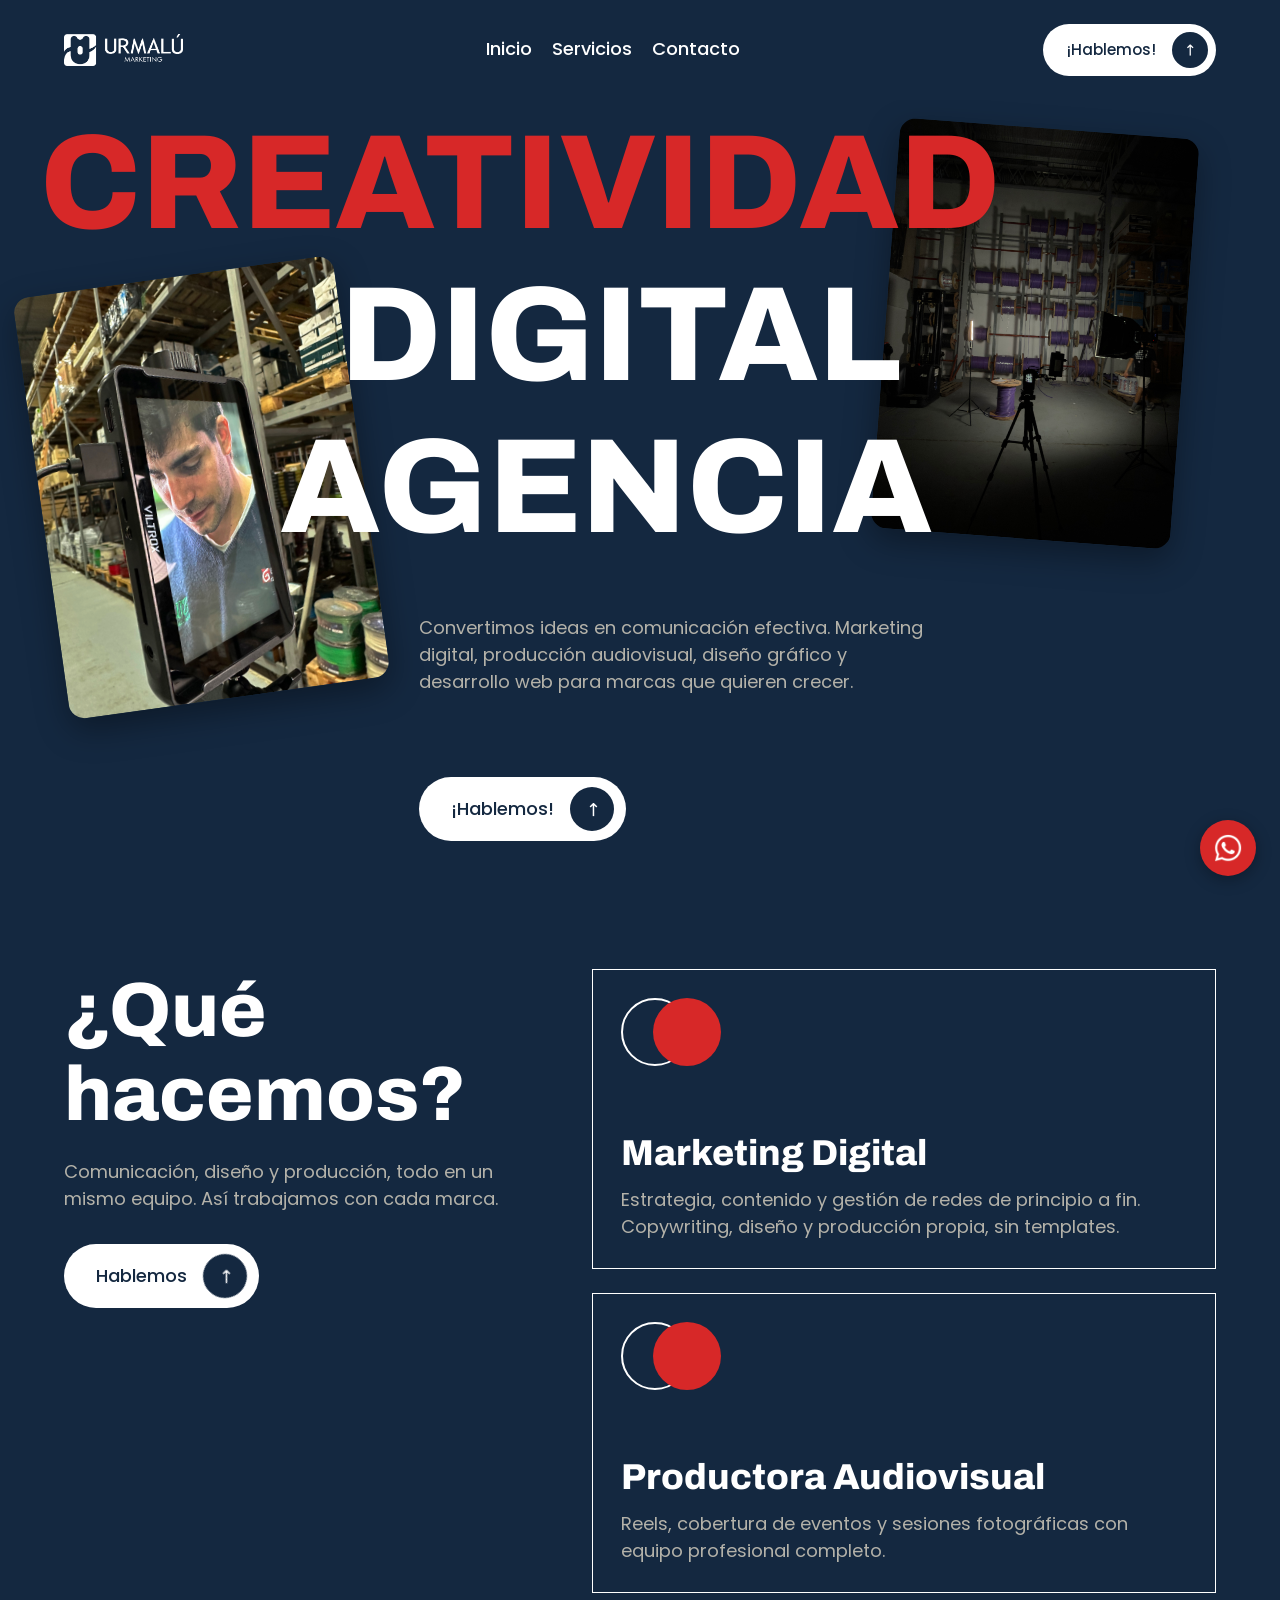
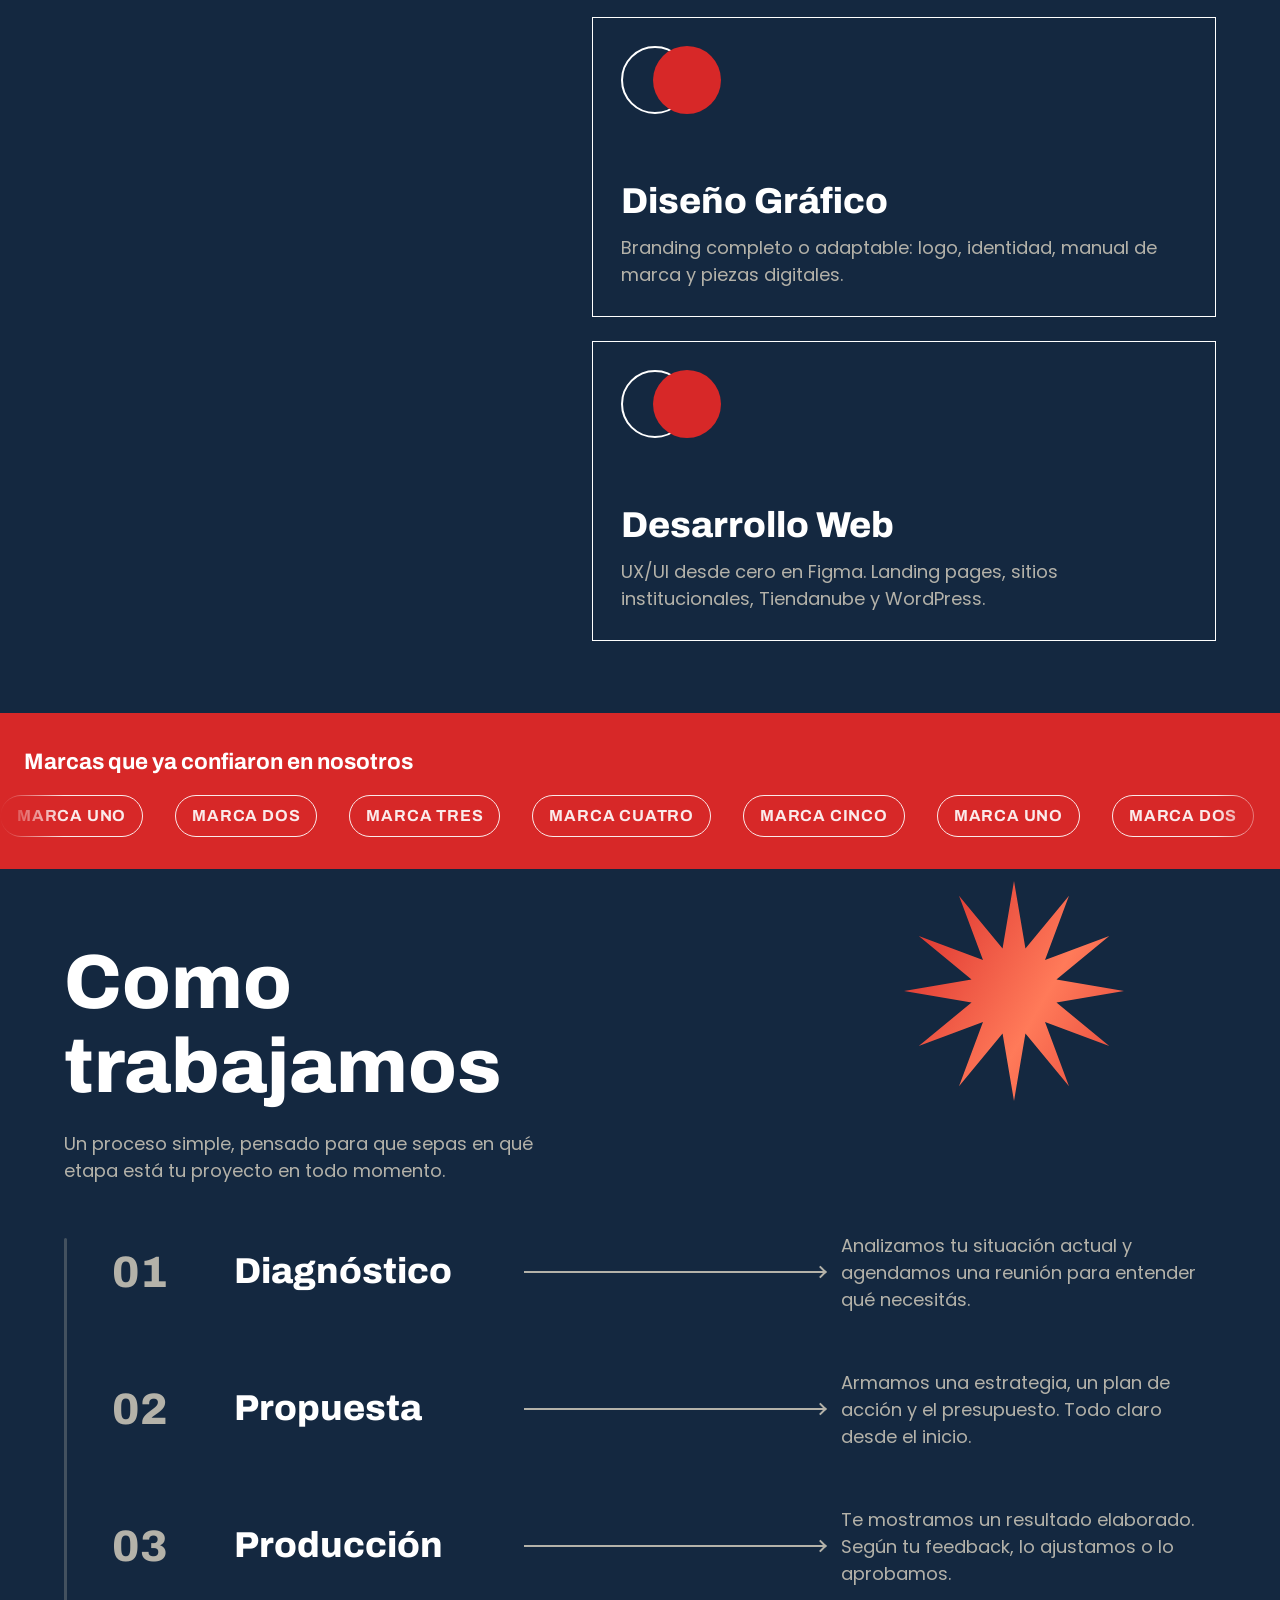
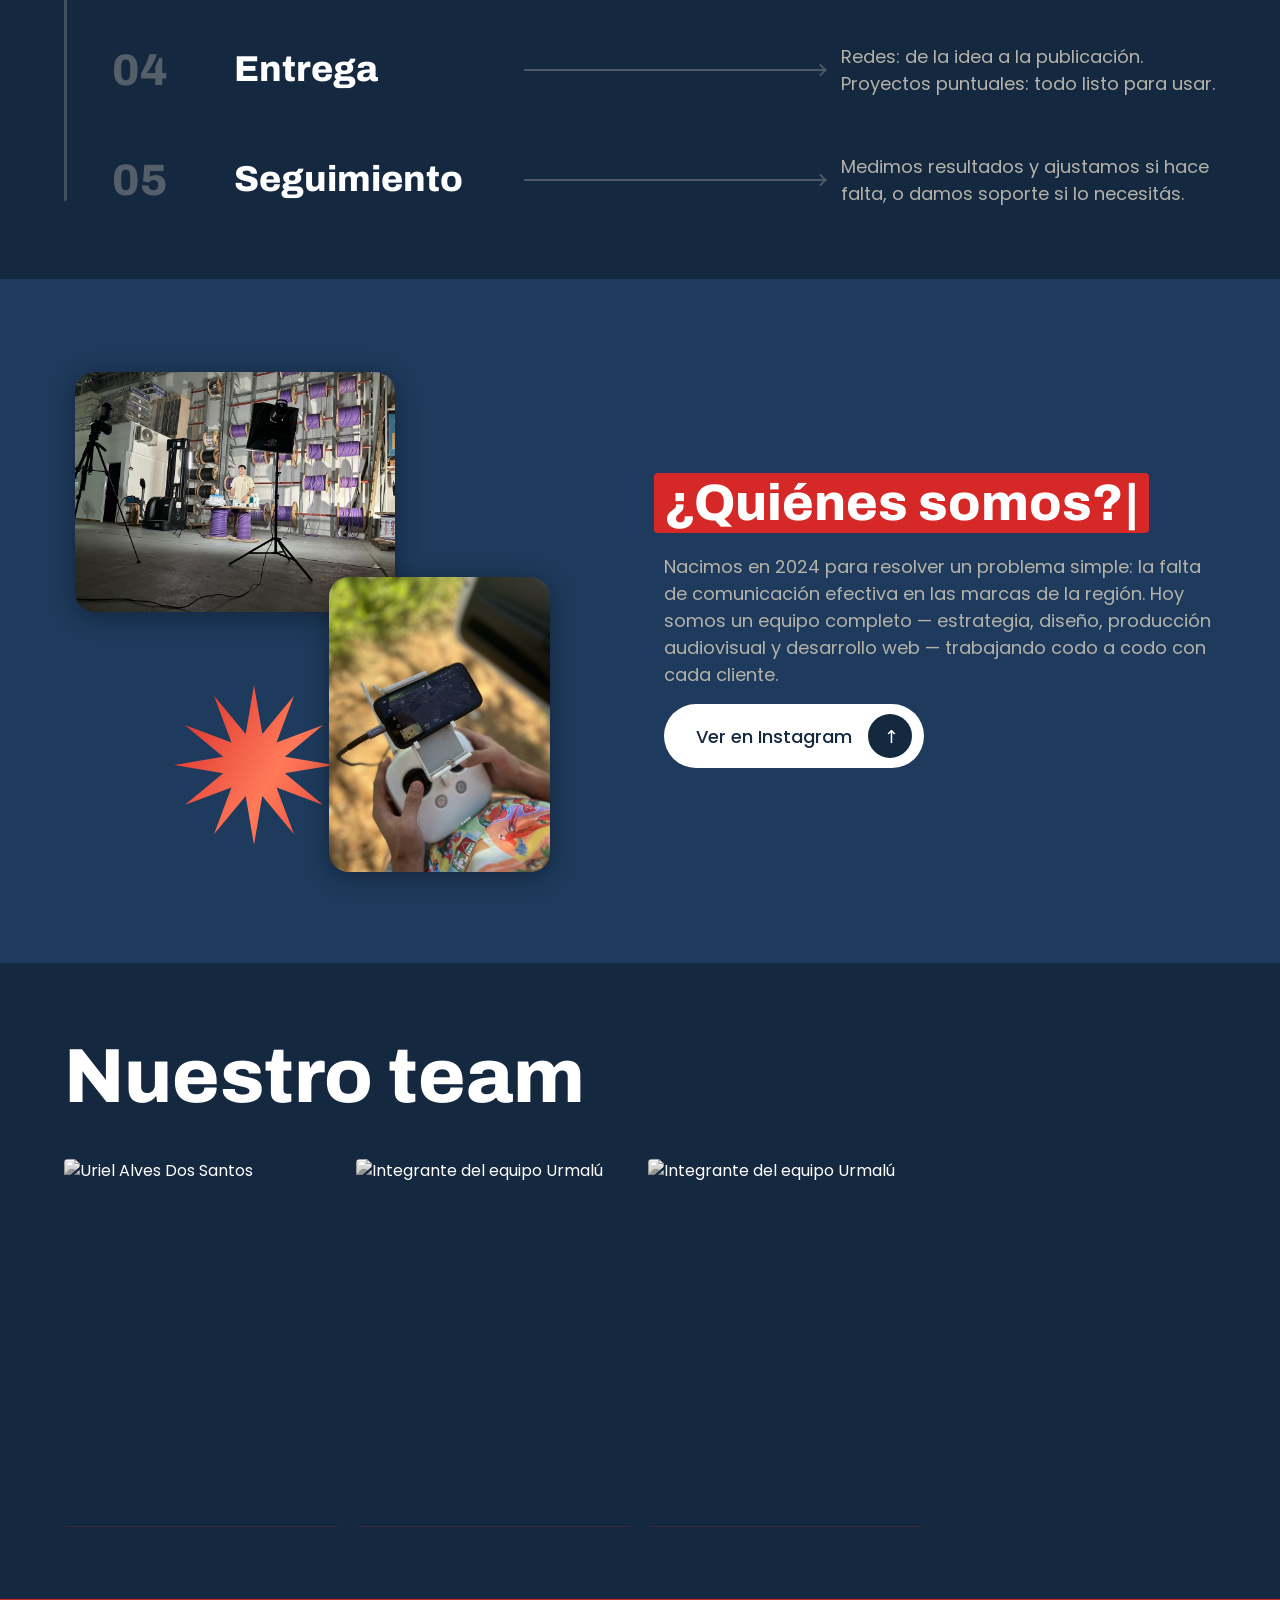
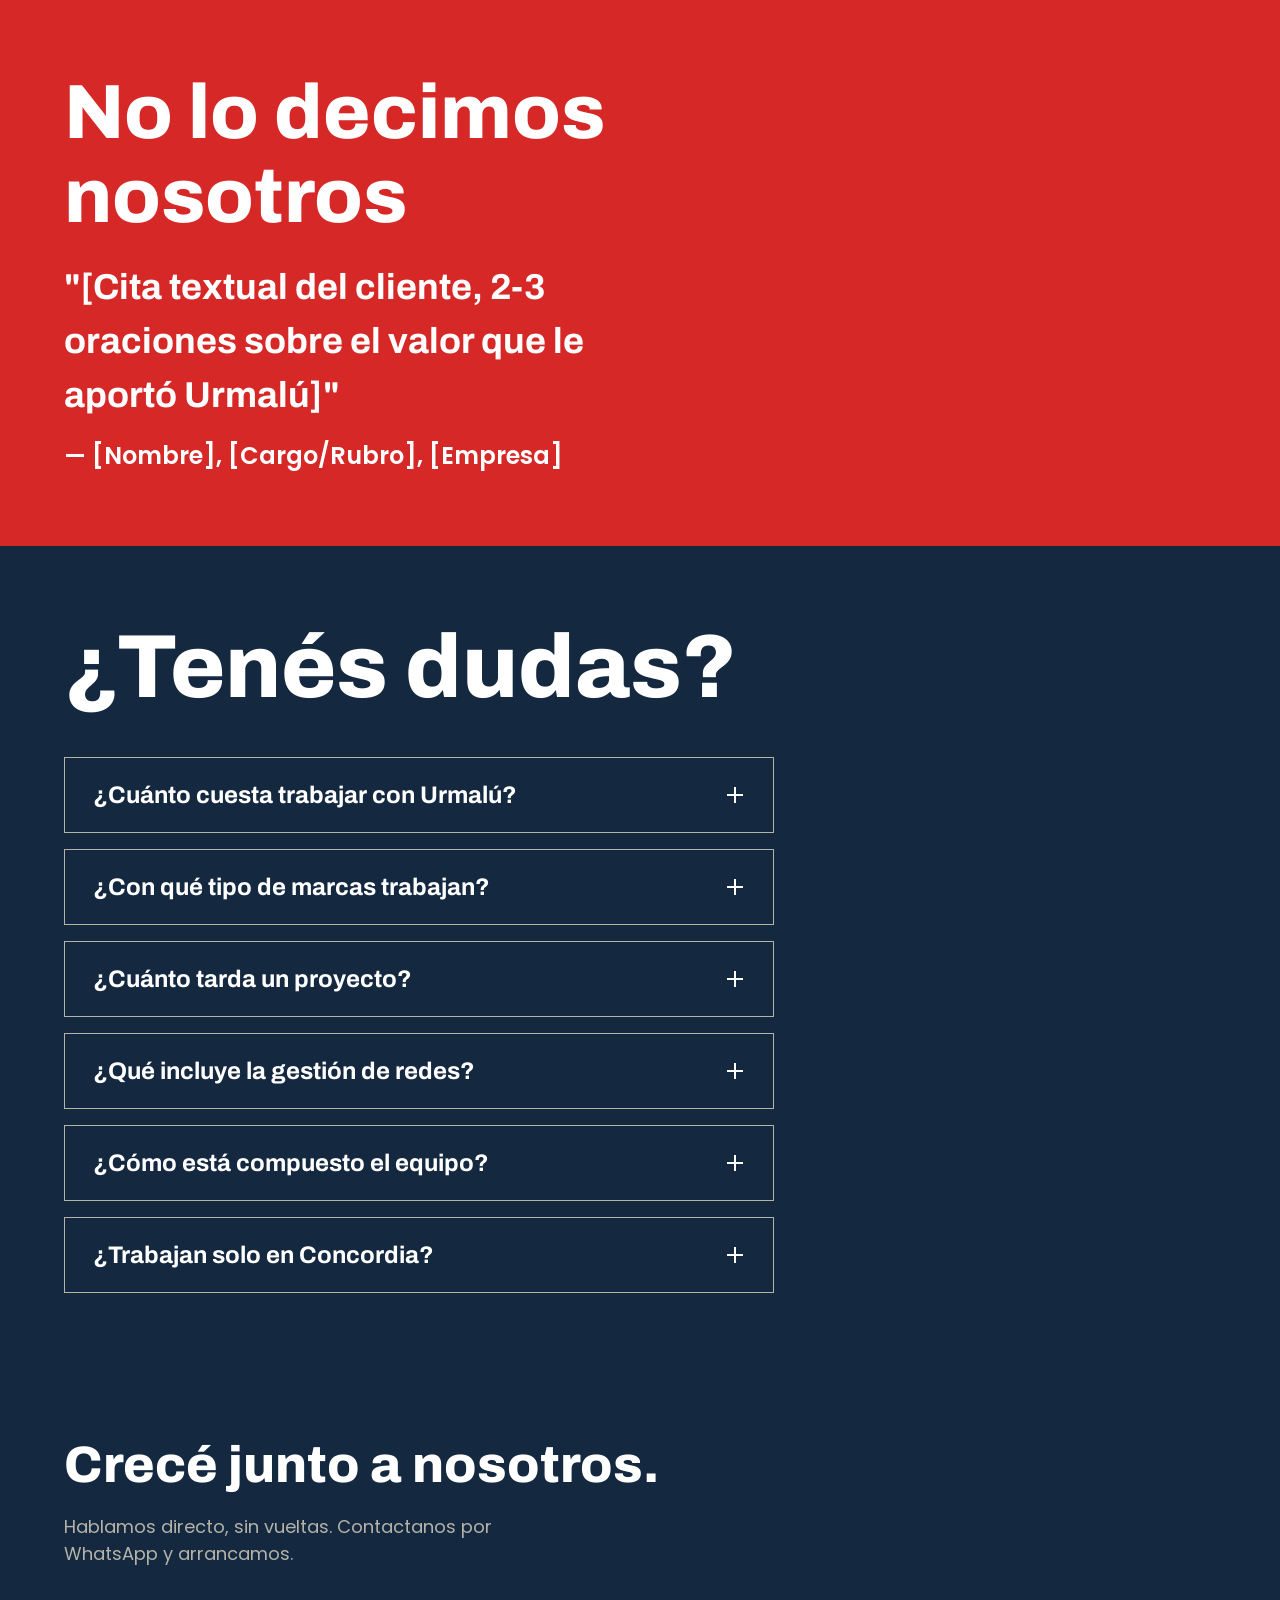
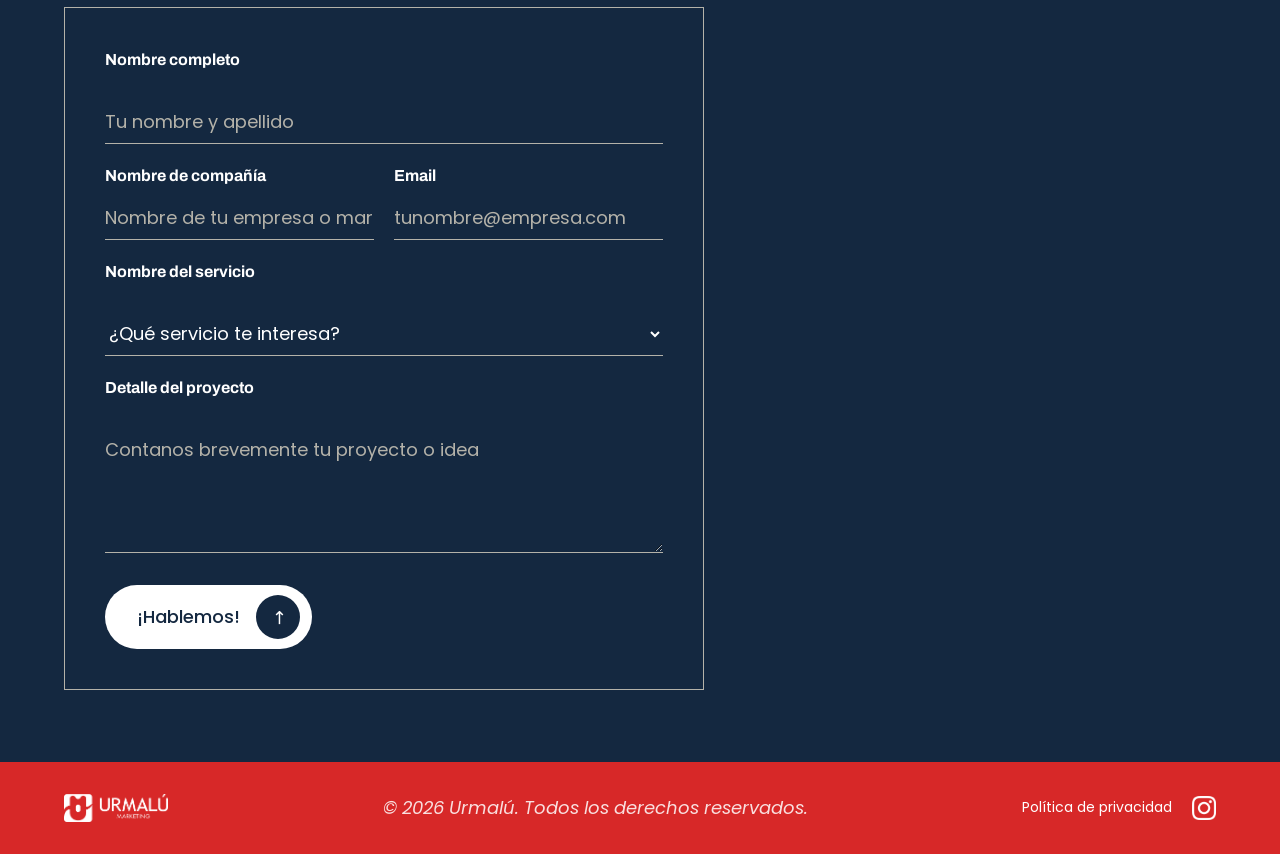
==== commit c9bb9876: "Add files via upload" ====
--- a/index.html
+++ b/index.html
@@ -4,10 +4,10 @@
 <head>
   <meta charset="utf-8">
   <meta name="viewport" content="width=device-width, initial-scale=1">
-  <title>Urmalú — Comunicación y producción digital</title>
+  <title>Urmalú Agencia — Comunicación y producción digital</title>
   <meta name="description" content="Marketing digital, producción audiovisual, diseño gráfico y desarrollo web. Pensamos en grande.">
 
-  <meta property="og:title" content="Urmalú — Comunicación y producción digital">
+  <meta property="og:title" content="Urmalú Agencia | Comunicación y producción digital">
   <meta property="og:type" content="website">
   <meta property="og:url" content="https://urmaluagencia.com.ar">
 
@@ -280,26 +280,17 @@
             <!-- TODO: falta foto + nombre + cargo real -->
             <img src="img/team-2.jpg" alt="Integrante del equipo Urmalú">
             <div class="team-card__ribbon">
-              <span class="team-card__name">[Nombre]</span>
-              <span class="team-card__role">[Cargo]</span>
+              <span class="team-card__name">Luca Passarella</span>
+              <span class="team-card__role">Administrador</span>
             </div>
           </div>
 
           <div class="team-card">
             <!-- TODO: falta foto + nombre + cargo real -->
-            <img src="img/team-3.jpg" alt="Integrante del equipo Urmalú">
+            <img src="MateoOsorio.jpeg" alt="Integrante del equipo Urmalú">
             <div class="team-card__ribbon">
-              <span class="team-card__name">[Nombre]</span>
-              <span class="team-card__role">[Cargo]</span>
-            </div>
-          </div>
-
-          <div class="team-card">
-            <!-- TODO: falta foto + nombre + cargo real -->
-            <img src="img/team-4.jpg" alt="Integrante del equipo Urmalú">
-            <div class="team-card__ribbon">
-              <span class="team-card__name">[Nombre]</span>
-              <span class="team-card__role">[Cargo]</span>
+              <span class="team-card__name">Mateo Osorio</span>
+              <span class="team-card__role">Productor Audiovisual</span>
             </div>
           </div>
         </div>
@@ -436,6 +427,7 @@
             <option value="Productora Audiovisual">Productora Audiovisual</option>
             <option value="Diseño Gráfico">Diseño Gráfico</option>
             <option value="Desarrollo Web">Desarrollo Web</option>
+            <option value="Personalizado">Personalizado</option>
           </select>
 
           <label for="details">Detalle del proyecto</label>
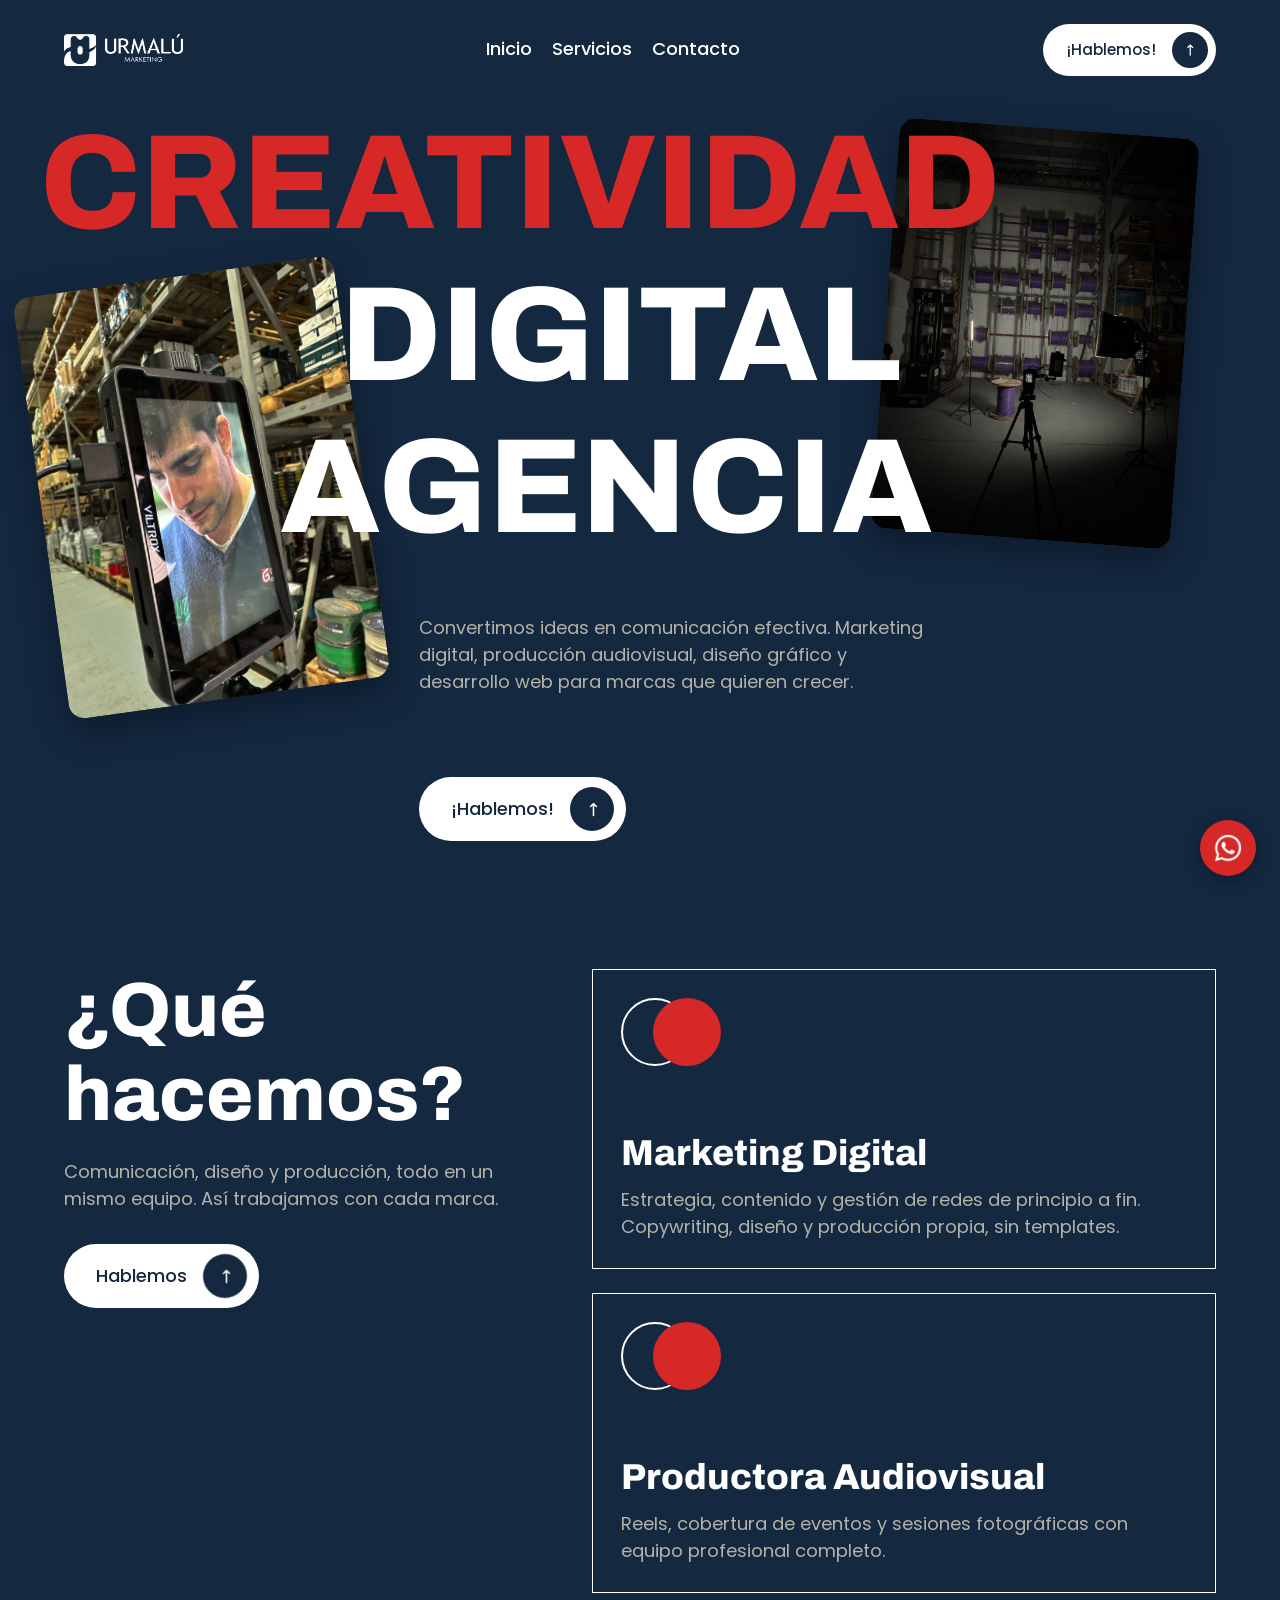
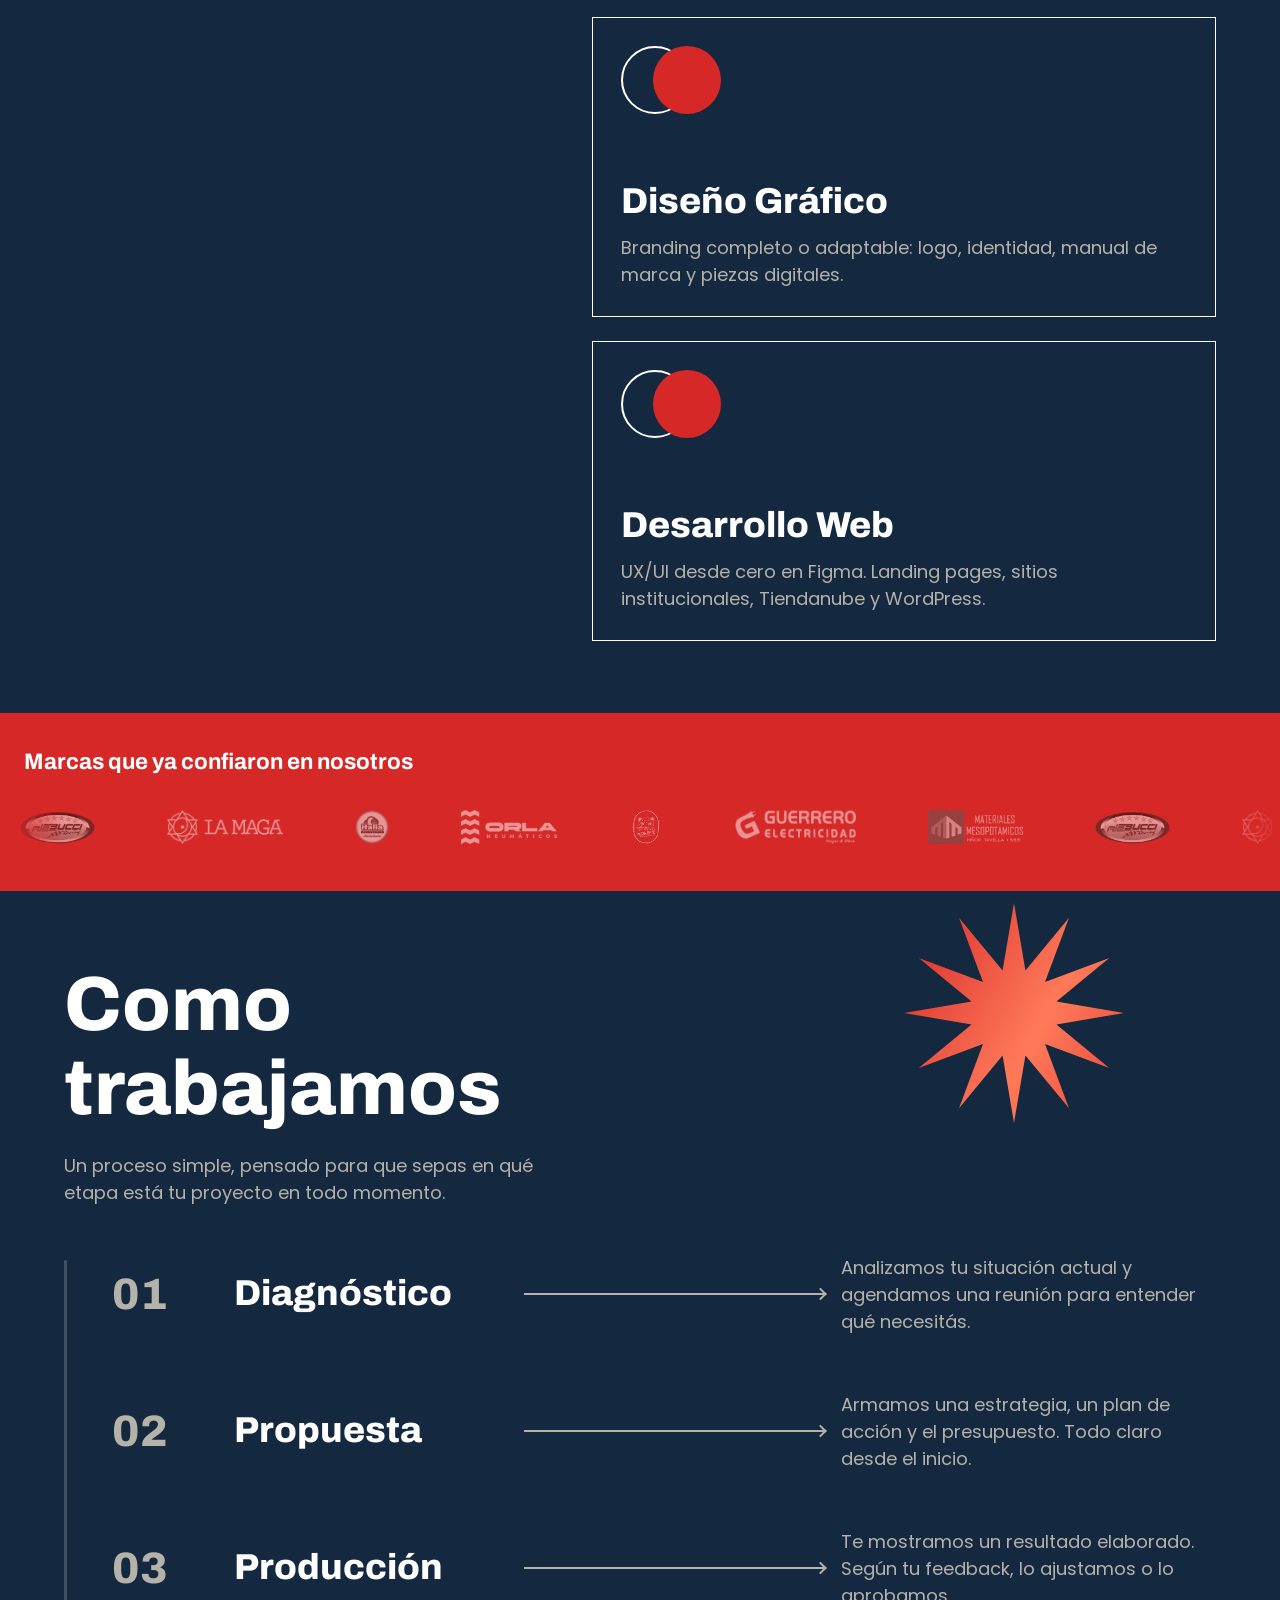
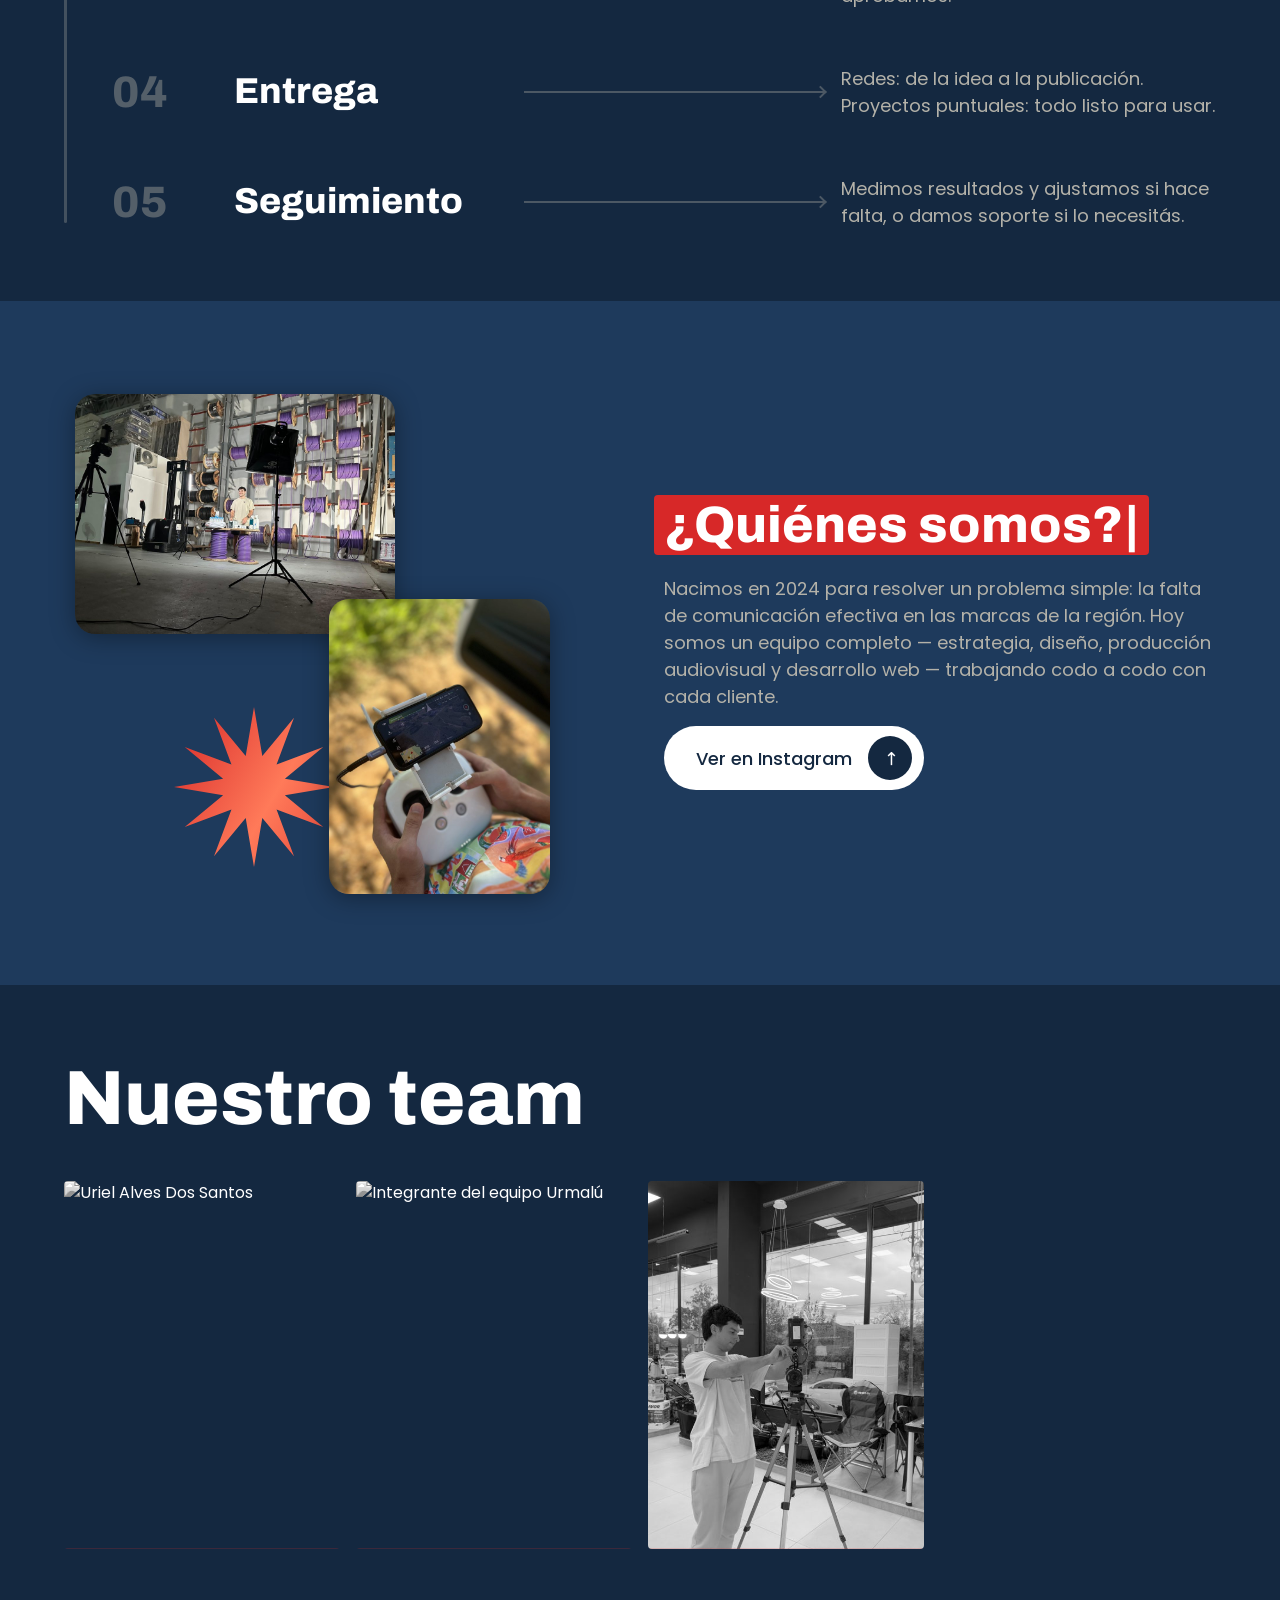
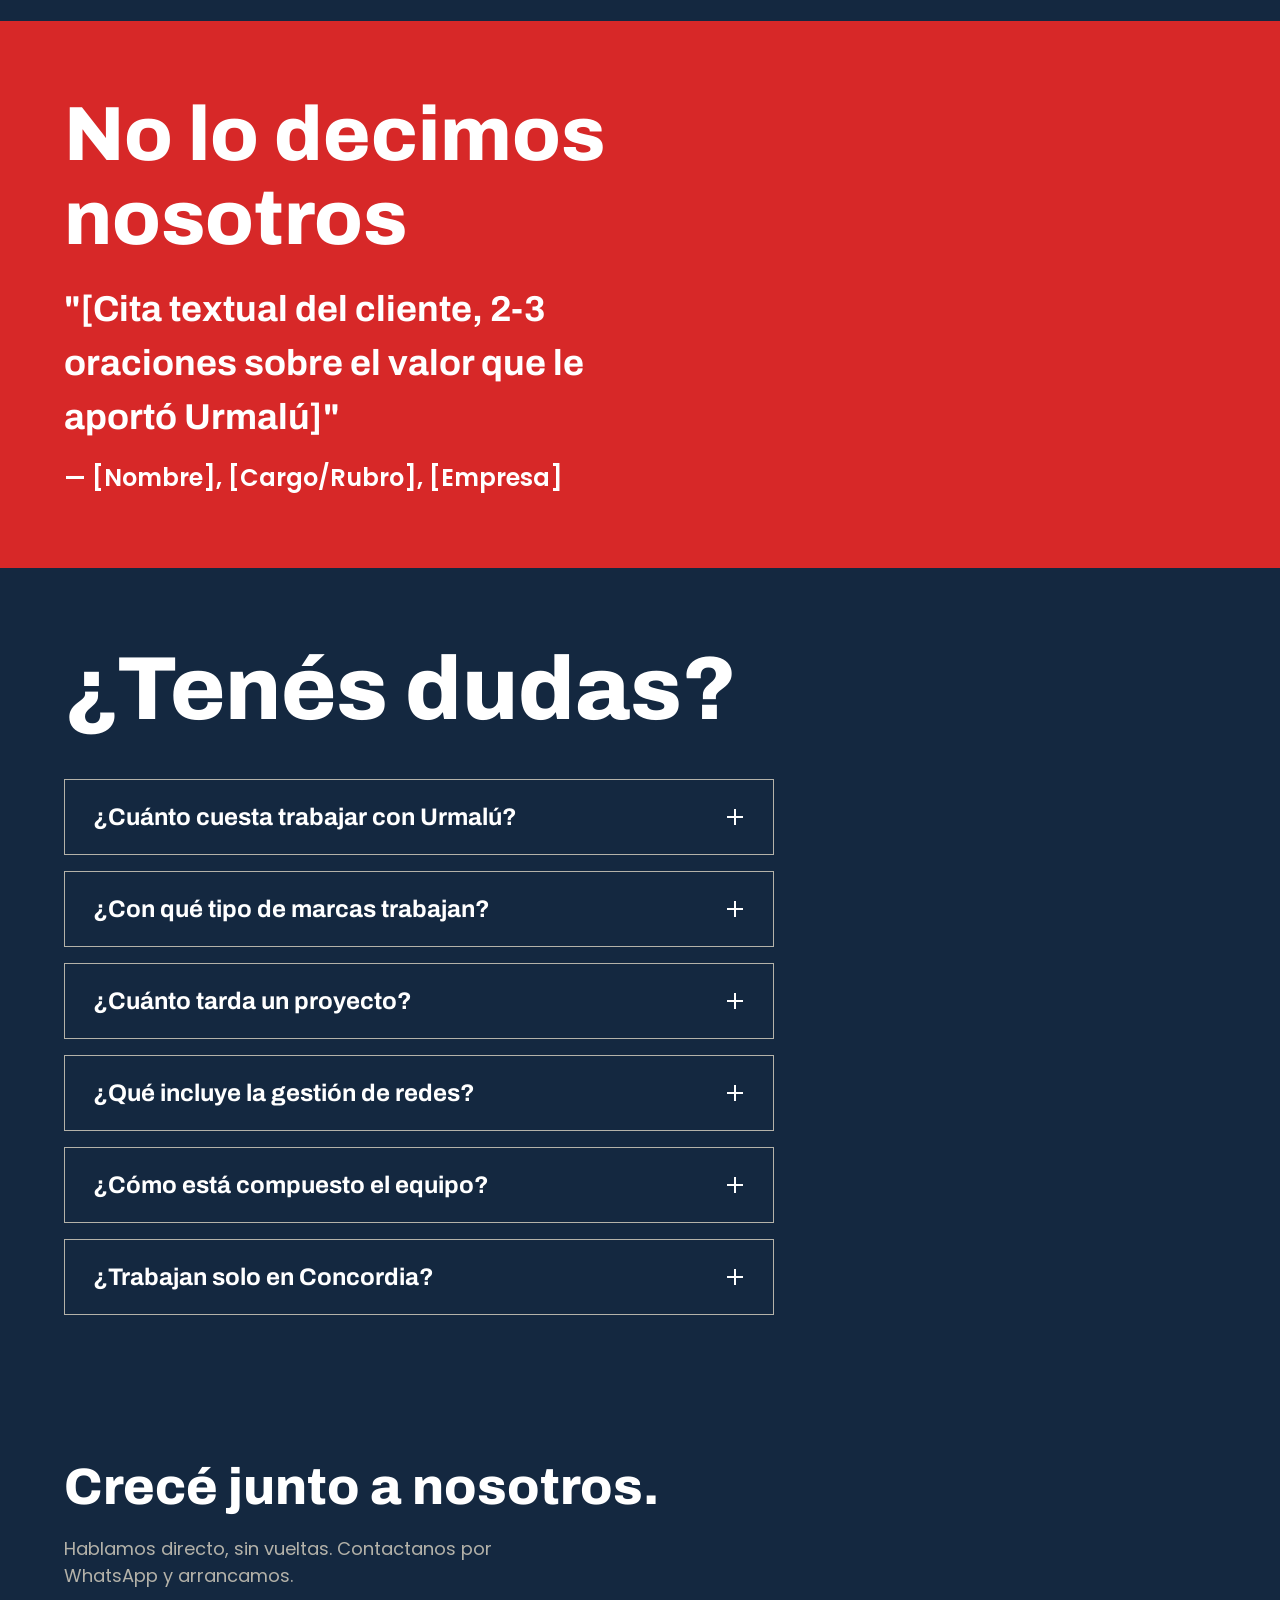
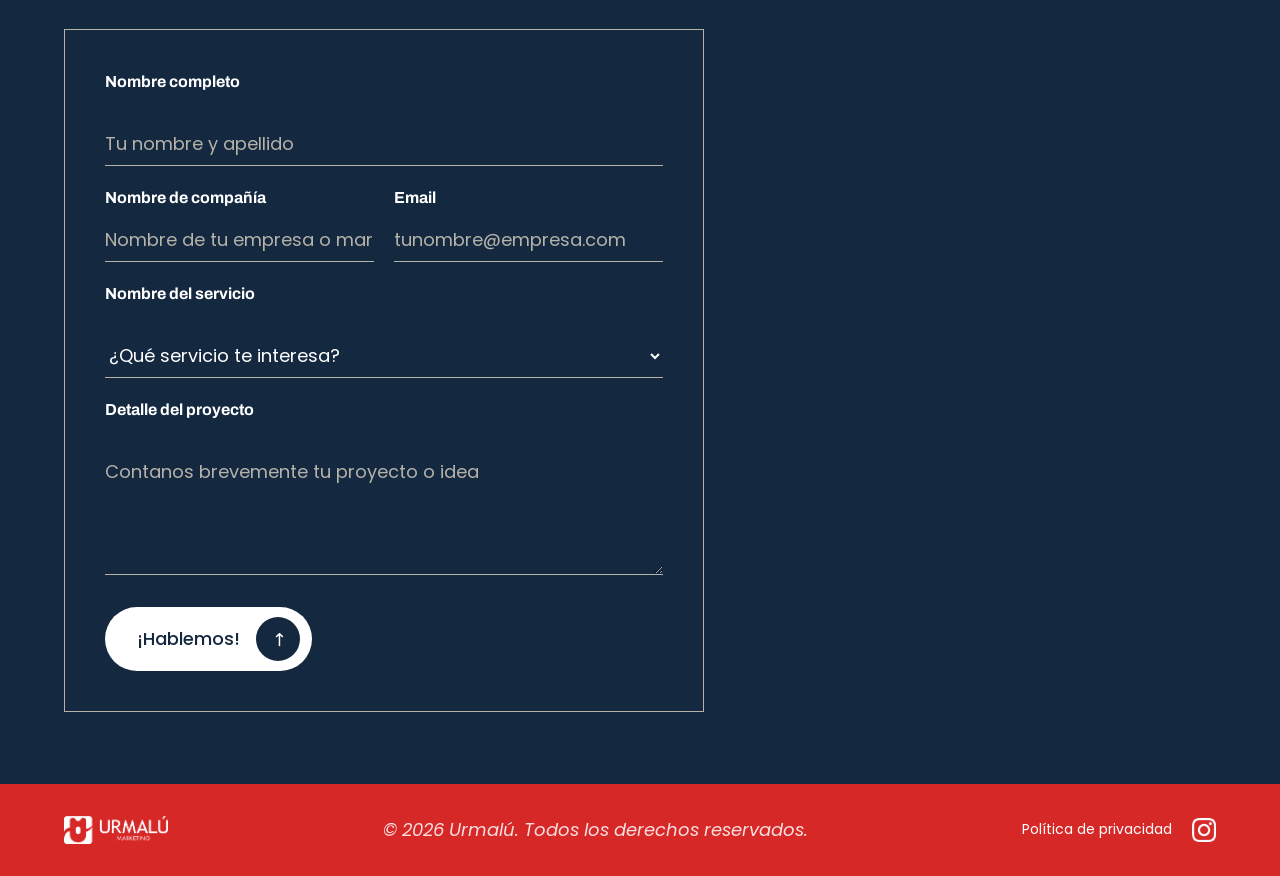
==== commit bb74bd74: "Add files via upload" ====
--- a/index.html
+++ b/index.html
@@ -61,10 +61,10 @@
     <section class="hero" id="inicio">
       <div class="hero__stage">
         <div class="hero__photo hero__photo--left">
-          <img src="img/placeholder-hero-1.jpg" alt="">
+          <img src="img/hero-1.jpg" alt="">
         </div>
         <div class="hero__photo hero__photo--right">
-          <img src="img/placeholder-hero-2.jpeg" alt="">
+          <img src="img/hero-2.jpg" alt="">
         </div>
 
         <h1 class="hero__title">
@@ -148,28 +148,38 @@
         <p class="clients__label">Marcas que ya confiaron en nosotros</p>
         <div class="clients__marquee">
           <div class="clients__track">
-            <!-- TODO: reemplazar por logos reales de clientes. Por ahora, placeholders ficticios -->
-            <!-- Se repite 4 veces (1 real + 3 aria-hidden) para que el loop no se corte en pantallas anchas -->
-            <span class="client-logo">MARCA UNO</span>
-            <span class="client-logo">MARCA DOS</span>
-            <span class="client-logo">MARCA TRES</span>
-            <span class="client-logo">MARCA CUATRO</span>
-            <span class="client-logo">MARCA CINCO</span>
-            <span class="client-logo" aria-hidden="true">MARCA UNO</span>
-            <span class="client-logo" aria-hidden="true">MARCA DOS</span>
-            <span class="client-logo" aria-hidden="true">MARCA TRES</span>
-            <span class="client-logo" aria-hidden="true">MARCA CUATRO</span>
-            <span class="client-logo" aria-hidden="true">MARCA CINCO</span>
-            <span class="client-logo" aria-hidden="true">MARCA UNO</span>
-            <span class="client-logo" aria-hidden="true">MARCA DOS</span>
-            <span class="client-logo" aria-hidden="true">MARCA TRES</span>
-            <span class="client-logo" aria-hidden="true">MARCA CUATRO</span>
-            <span class="client-logo" aria-hidden="true">MARCA CINCO</span>
-            <span class="client-logo" aria-hidden="true">MARCA UNO</span>
-            <span class="client-logo" aria-hidden="true">MARCA DOS</span>
-            <span class="client-logo" aria-hidden="true">MARCA TRES</span>
-            <span class="client-logo" aria-hidden="true">MARCA CUATRO</span>
-            <span class="client-logo" aria-hidden="true">MARCA CINCO</span>
+            <!-- 7 logos reales, repetidos 4 veces (1 tanda real + 3 aria-hidden) para que el loop no se corte en pantallas anchas -->
+            <span class="client-logo"><img src="img/clients/client-alebucci.png" alt="AleBucci Racing" loading="lazy"></span>
+            <span class="client-logo"><img src="img/clients/client-lamaga.png" alt="La Maga" loading="lazy"></span>
+            <span class="client-logo"><img src="img/clients/client-italia.png" alt="Italia Heladería" loading="lazy"></span>
+            <span class="client-logo"><img src="img/clients/client-orla.png" alt="Orla Neumáticos" loading="lazy"></span>
+            <span class="client-logo"><img src="img/clients/client-yaguarete.png" alt="Yaguareté" loading="lazy"></span>
+            <span class="client-logo"><img src="img/clients/client-guerrero.png" alt="Guerrero Electricidad" loading="lazy"></span>
+            <span class="client-logo"><img src="img/clients/client-mesopotamicos.png" alt="Materiales Mesopotámicos" loading="lazy"></span>
+
+            <span class="client-logo" aria-hidden="true"><img src="img/clients/client-alebucci.png" alt="" loading="lazy"></span>
+            <span class="client-logo" aria-hidden="true"><img src="img/clients/client-lamaga.png" alt="" loading="lazy"></span>
+            <span class="client-logo" aria-hidden="true"><img src="img/clients/client-italia.png" alt="" loading="lazy"></span>
+            <span class="client-logo" aria-hidden="true"><img src="img/clients/client-orla.png" alt="" loading="lazy"></span>
+            <span class="client-logo" aria-hidden="true"><img src="img/clients/client-yaguarete.png" alt="" loading="lazy"></span>
+            <span class="client-logo" aria-hidden="true"><img src="img/clients/client-guerrero.png" alt="" loading="lazy"></span>
+            <span class="client-logo" aria-hidden="true"><img src="img/clients/client-mesopotamicos.png" alt="" loading="lazy"></span>
+
+            <span class="client-logo" aria-hidden="true"><img src="img/clients/client-alebucci.png" alt="" loading="lazy"></span>
+            <span class="client-logo" aria-hidden="true"><img src="img/clients/client-lamaga.png" alt="" loading="lazy"></span>
+            <span class="client-logo" aria-hidden="true"><img src="img/clients/client-italia.png" alt="" loading="lazy"></span>
+            <span class="client-logo" aria-hidden="true"><img src="img/clients/client-orla.png" alt="" loading="lazy"></span>
+            <span class="client-logo" aria-hidden="true"><img src="img/clients/client-yaguarete.png" alt="" loading="lazy"></span>
+            <span class="client-logo" aria-hidden="true"><img src="img/clients/client-guerrero.png" alt="" loading="lazy"></span>
+            <span class="client-logo" aria-hidden="true"><img src="img/clients/client-mesopotamicos.png" alt="" loading="lazy"></span>
+
+            <span class="client-logo" aria-hidden="true"><img src="img/clients/client-alebucci.png" alt="" loading="lazy"></span>
+            <span class="client-logo" aria-hidden="true"><img src="img/clients/client-lamaga.png" alt="" loading="lazy"></span>
+            <span class="client-logo" aria-hidden="true"><img src="img/clients/client-italia.png" alt="" loading="lazy"></span>
+            <span class="client-logo" aria-hidden="true"><img src="img/clients/client-orla.png" alt="" loading="lazy"></span>
+            <span class="client-logo" aria-hidden="true"><img src="img/clients/client-yaguarete.png" alt="" loading="lazy"></span>
+            <span class="client-logo" aria-hidden="true"><img src="img/clients/client-guerrero.png" alt="" loading="lazy"></span>
+            <span class="client-logo" aria-hidden="true"><img src="img/clients/client-mesopotamicos.png" alt="" loading="lazy"></span>
           </div>
         </div>
       </div>
@@ -287,7 +297,7 @@
 
           <div class="team-card">
             <!-- TODO: falta foto + nombre + cargo real -->
-            <img src="MateoOsorio.jpeg" alt="Integrante del equipo Urmalú">
+            <img src="img/team-3-mateo.jpg" alt="Integrante del equipo Urmalú">
             <div class="team-card__ribbon">
               <span class="team-card__name">Mateo Osorio</span>
               <span class="team-card__role">Productor Audiovisual</span>
--- a/css/style.css
+++ b/css/style.css
@@ -468,15 +468,35 @@
 }
 
 .client-logo {
-  font-family: var(--font-heading);
-  font-weight: 700;
-  font-size: 1rem;
-  letter-spacing: 0.05em;
-  padding: 8px 16px;
-  border: 1.5px solid var(--color-white);
-  border-radius: 50px;
-  white-space: nowrap;
-  opacity: 0.9;
+  display: flex;
+  align-items: center;
+  justify-content: center;
+  flex-shrink: 0;
+  height: 64px;
+  padding: 12px 20px;
+}
+
+.client-logo img {
+  max-height: 34px;
+  width: auto;
+  max-width: 130px;
+  object-fit: contain;
+  display: block;
+  /* En reposo: grises y algo apagados (a los blancos los "apaga" la opacidad, no el filtro,
+     porque el gris no tiene efecto visible sobre un blanco puro) */
+  filter: grayscale(100%);
+  opacity: 0.5;
+  transition: filter 350ms ease, opacity 350ms ease, transform 350ms ease;
+}
+
+.client-logo:hover img {
+  filter: grayscale(0%);
+  opacity: 1;
+  transform: scale(1.12);
+}
+
+@media (prefers-reduced-motion: reduce) {
+  .client-logo img { transition: none; }
 }
 
 /* ==========================================================================
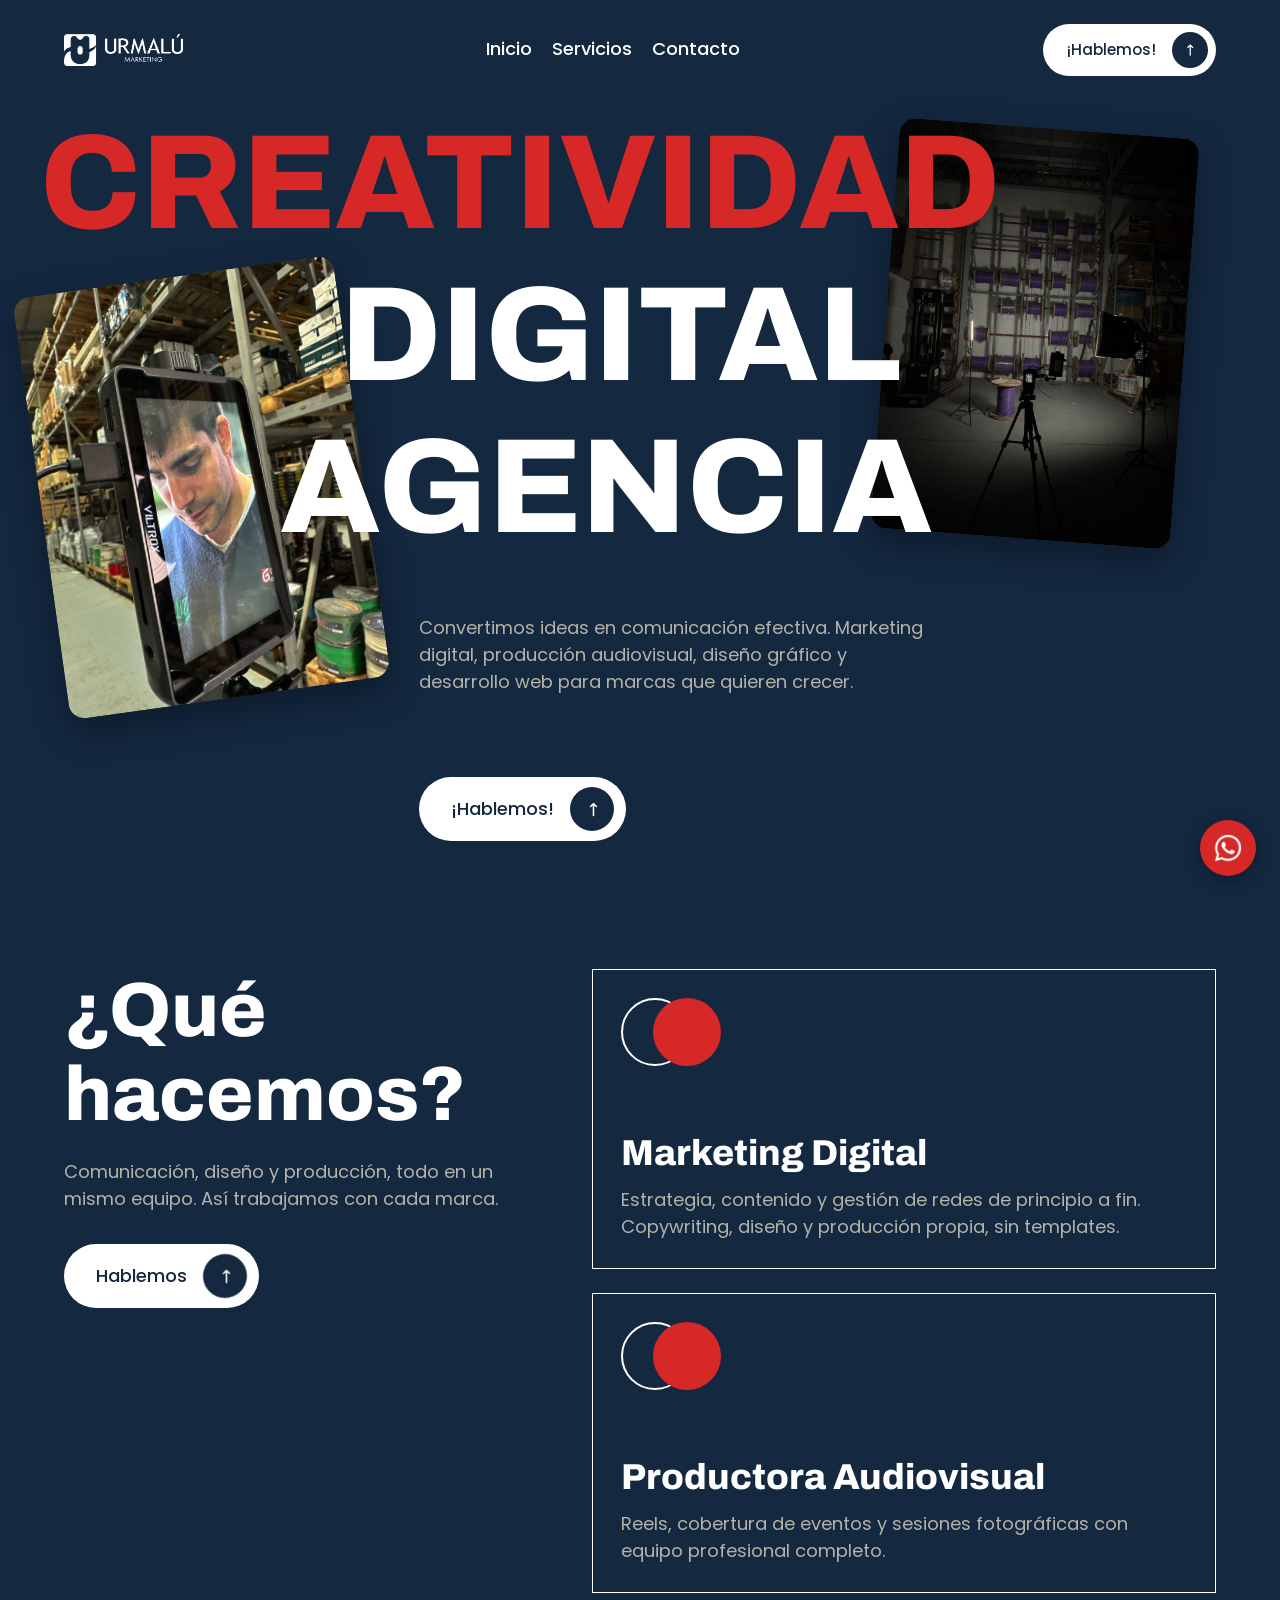
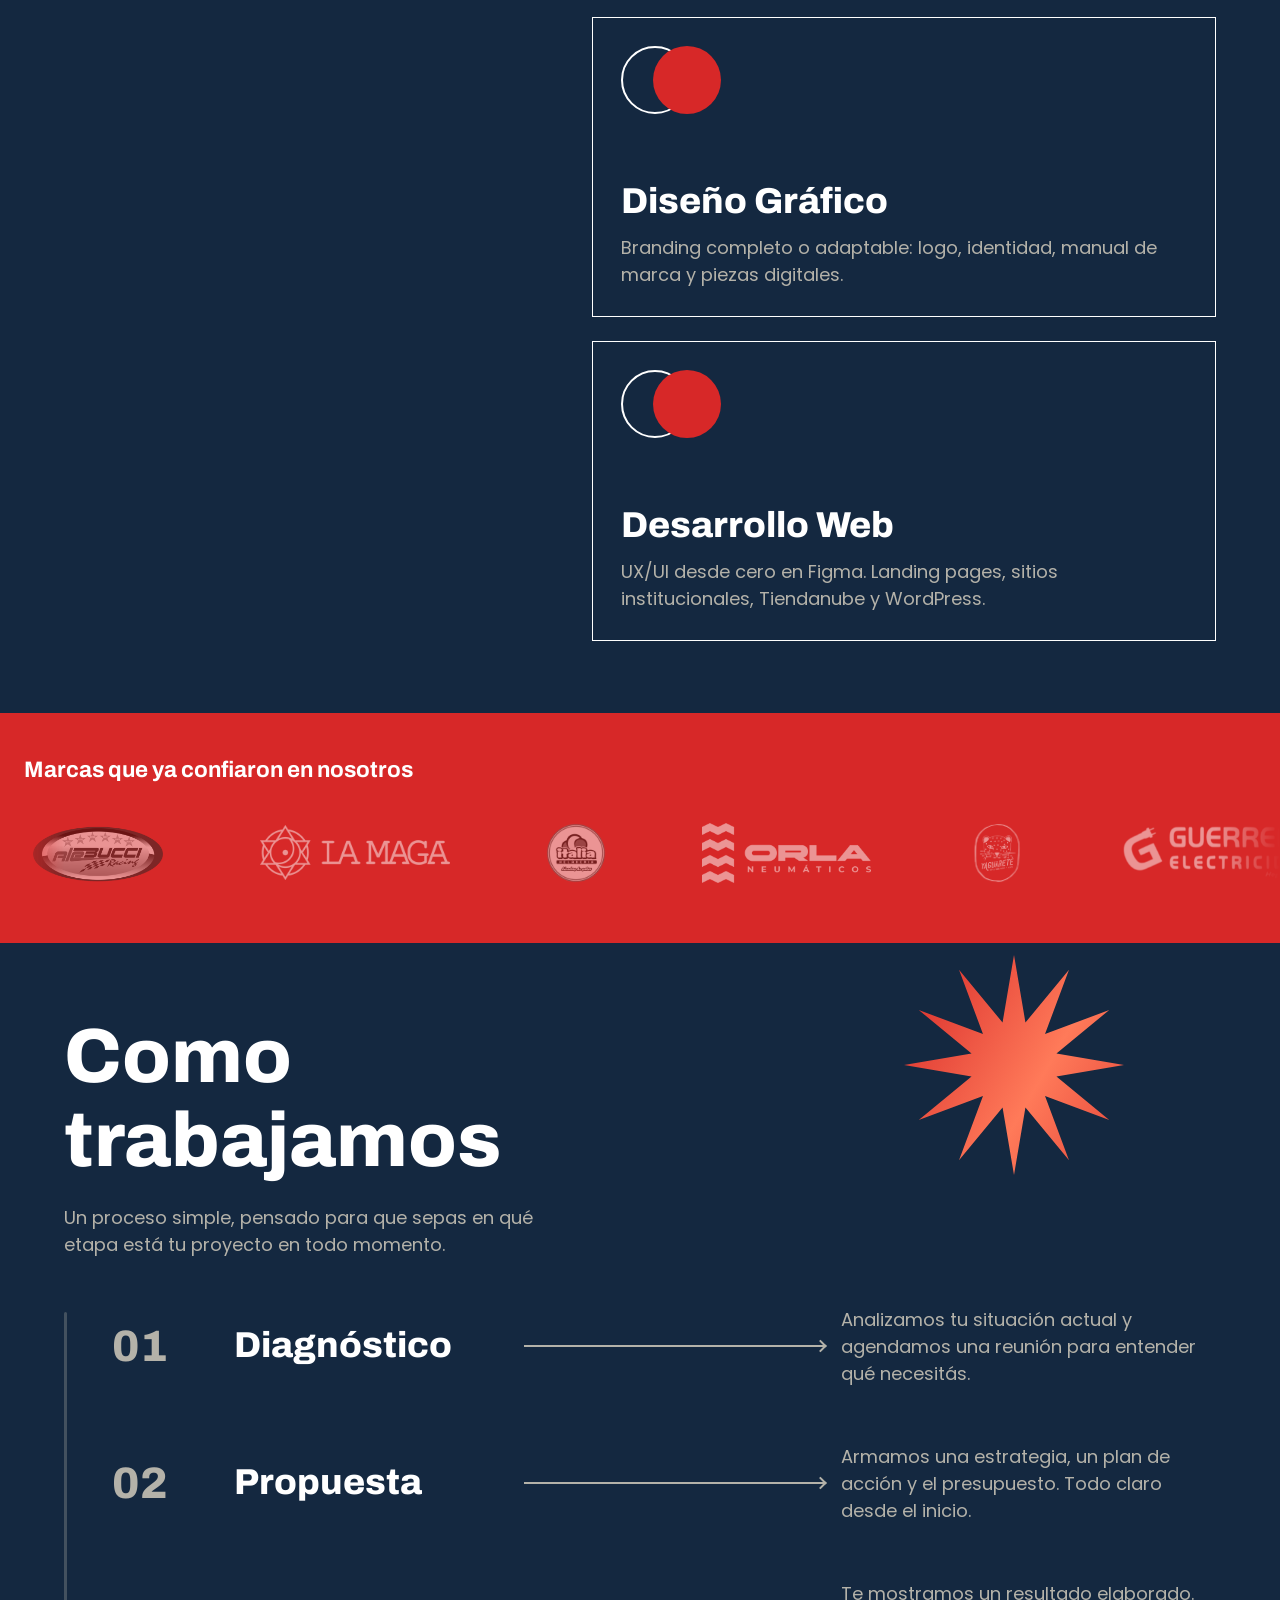
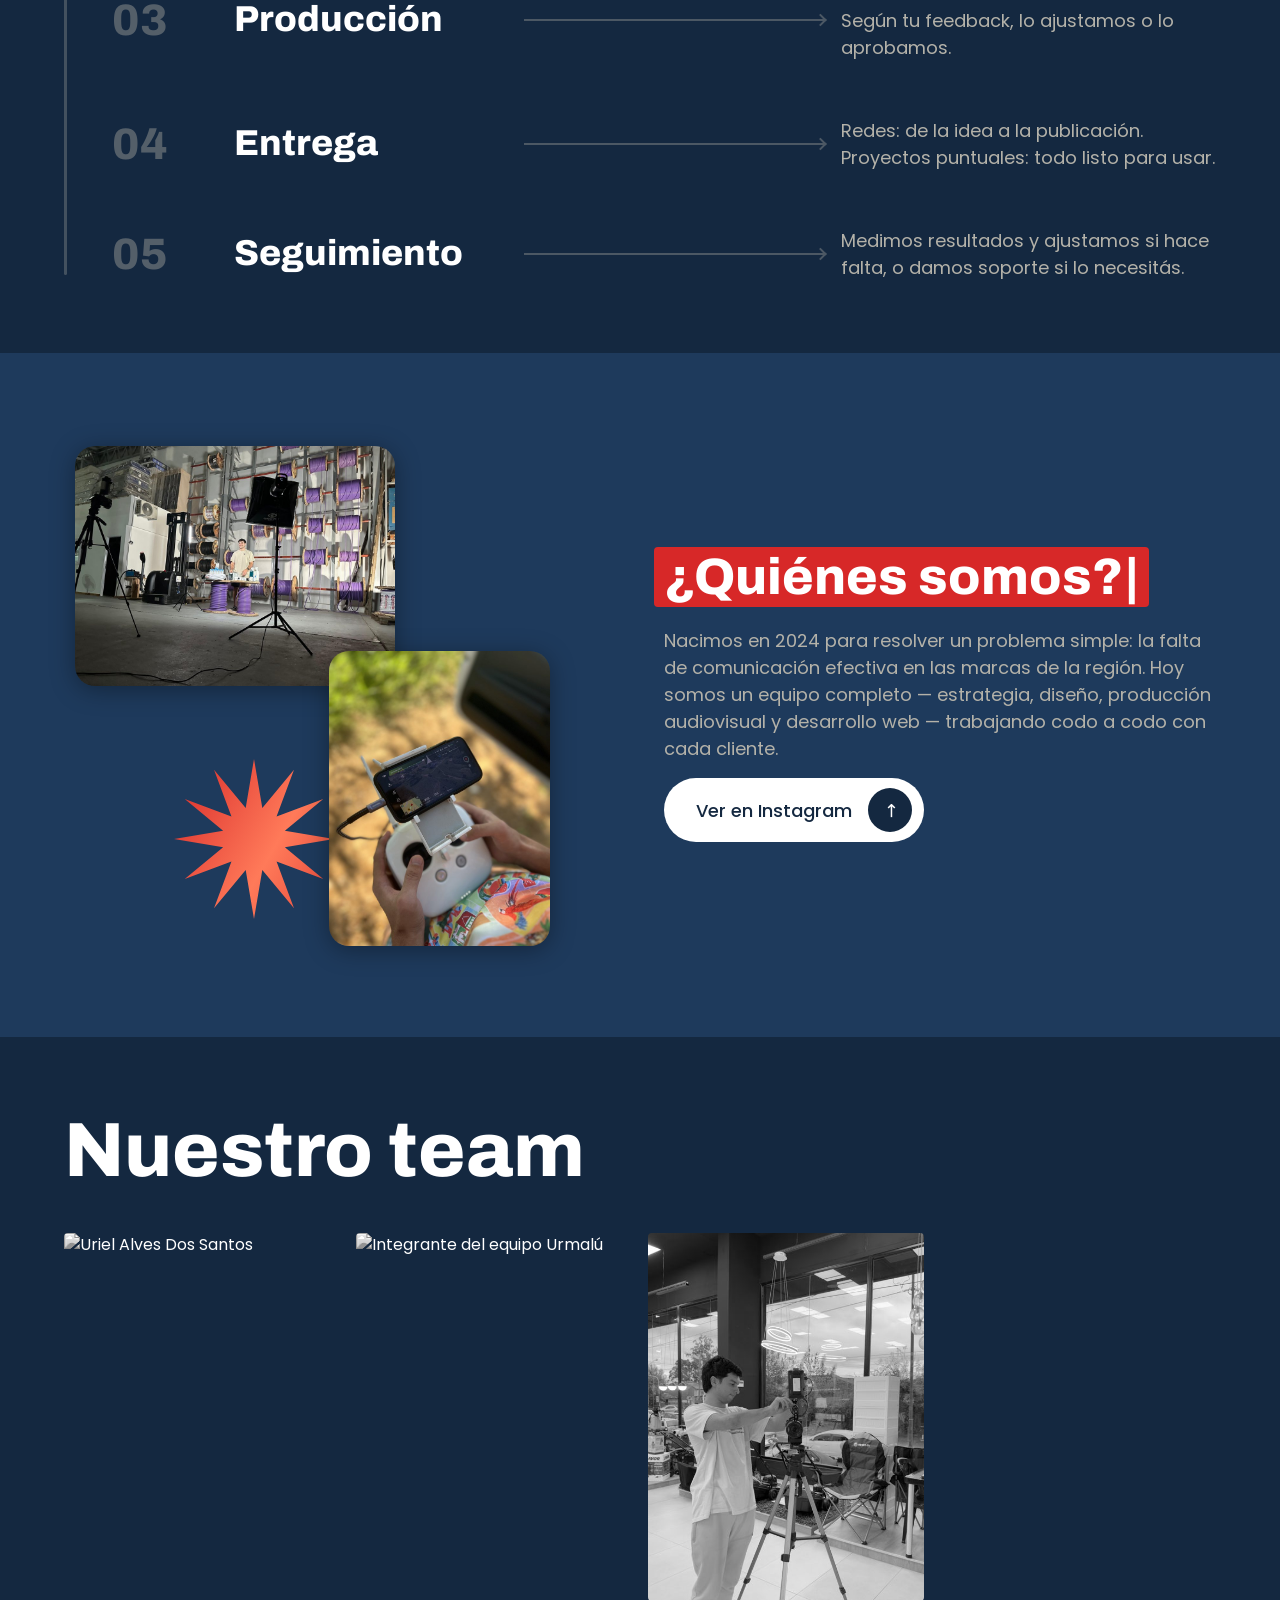
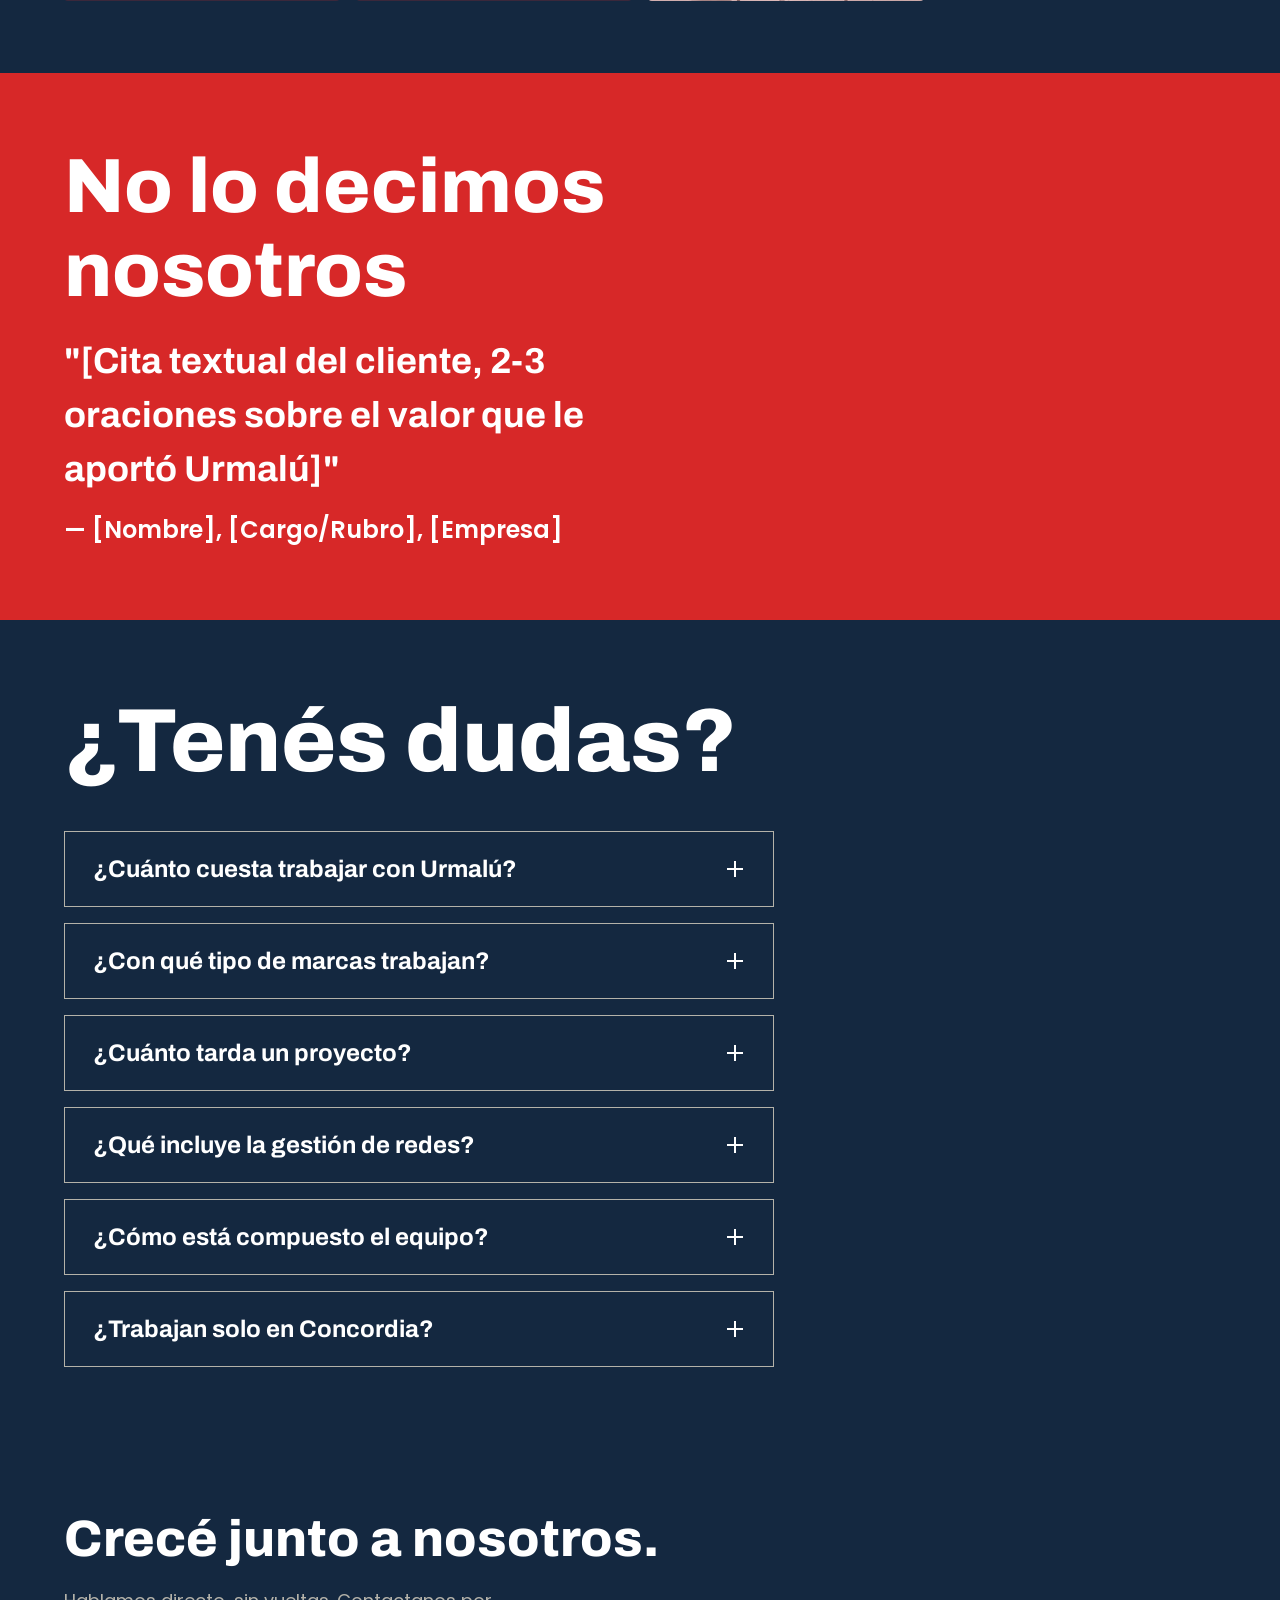
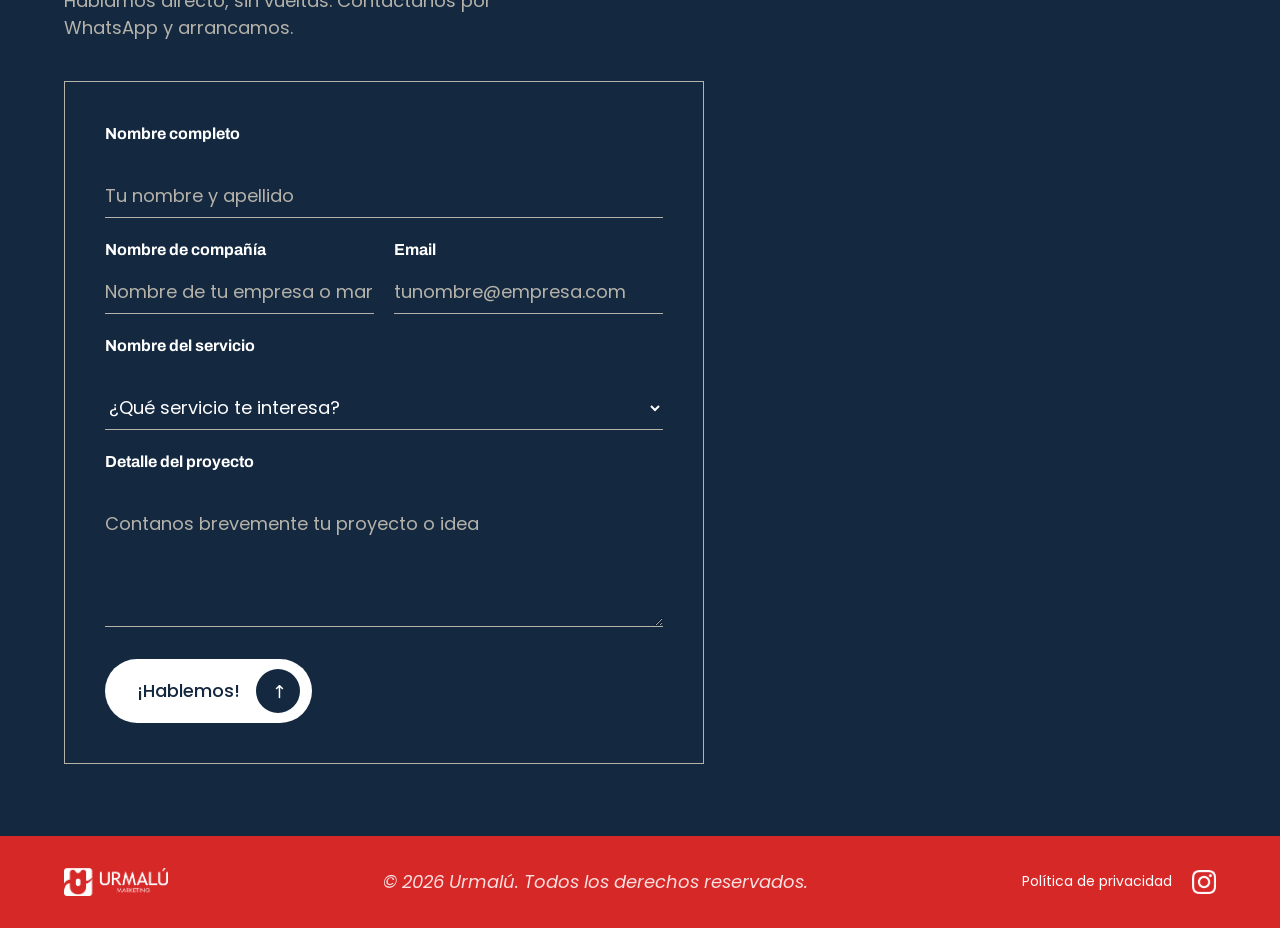
==== commit 960ad339: "Add files via upload" ====
--- a/index.html
+++ b/index.html
@@ -12,7 +12,6 @@
   <meta property="og:url" content="https://urmaluagencia.com.ar">
 
   <link rel="icon" href="/favicon.ico" sizes="any">
-  <link rel="icon" href="/icon.svg" type="image/svg+xml">
   <link rel="apple-touch-icon" href="icon.png">
   <link rel="manifest" href="site.webmanifest">
   <meta name="theme-color" content="#142840">
--- a/css/style.css
+++ b/css/style.css
@@ -431,7 +431,7 @@
 /* ==========================================================================
    LOGOS DE CLIENTES
    ========================================================================== */
-.clients { background: var(--color-accent); padding: 32px 0; overflow: hidden; }
+.clients { background: var(--color-accent); padding: 40px 0; overflow: hidden; }
 
 .clients__label {
   font-family: var(--font-heading);
@@ -472,14 +472,14 @@
   align-items: center;
   justify-content: center;
   flex-shrink: 0;
-  height: 64px;
-  padding: 12px 20px;
+  height: 100px;
+  padding: 12px 32px;
 }
 
 .client-logo img {
-  max-height: 34px;
+  max-height: 60px;
   width: auto;
-  max-width: 130px;
+  max-width: 190px;
   object-fit: contain;
   display: block;
   /* En reposo: grises y algo apagados (a los blancos los "apaga" la opacidad, no el filtro,
@@ -751,10 +751,10 @@
   height: 100%;
   object-fit: cover;
   filter: grayscale(100%);
-  transition: transform 400ms ease;
-}
-
-.team-card:hover img { transform: scale(1.05); }
+  transition: transform 400ms ease, filter 400ms ease;
+}
+
+.team-card:hover img { transform: scale(1.05); filter: grayscale(0%); }
 
 .team-card__ribbon {
   position: absolute;
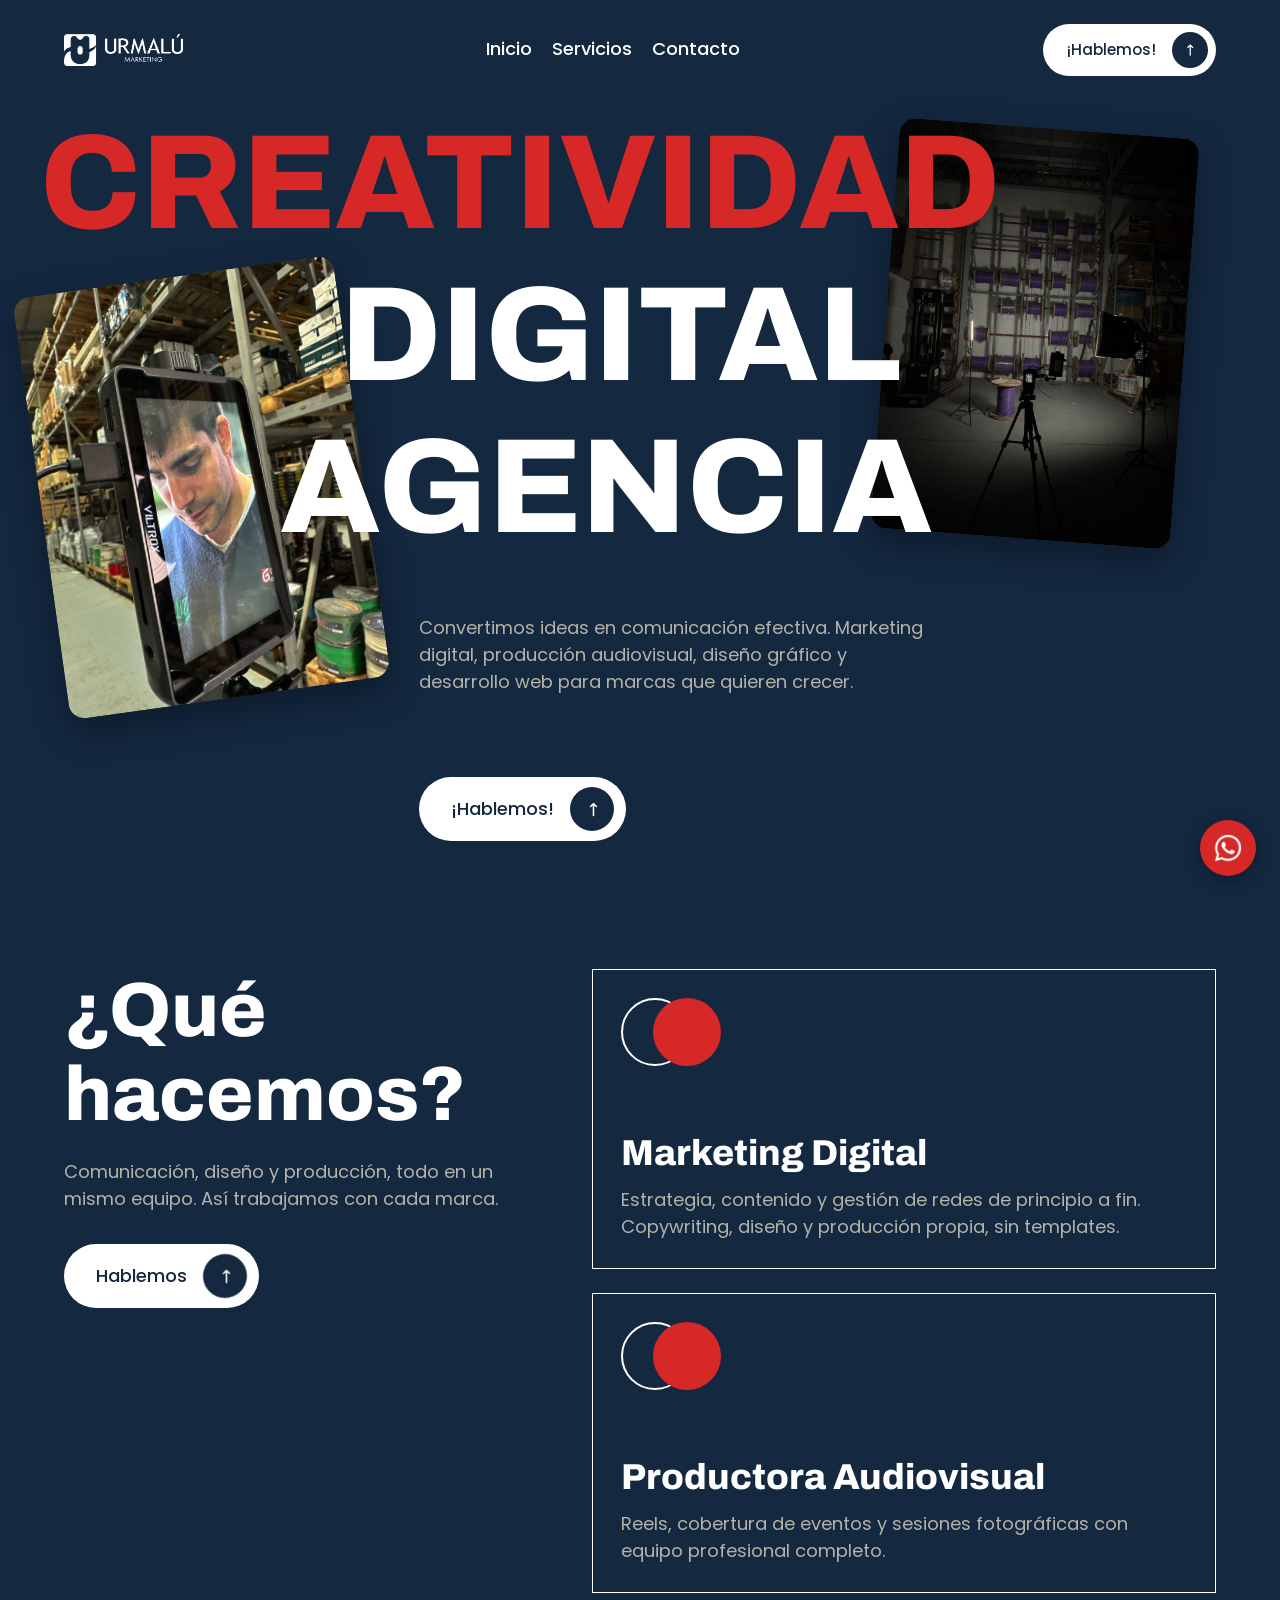
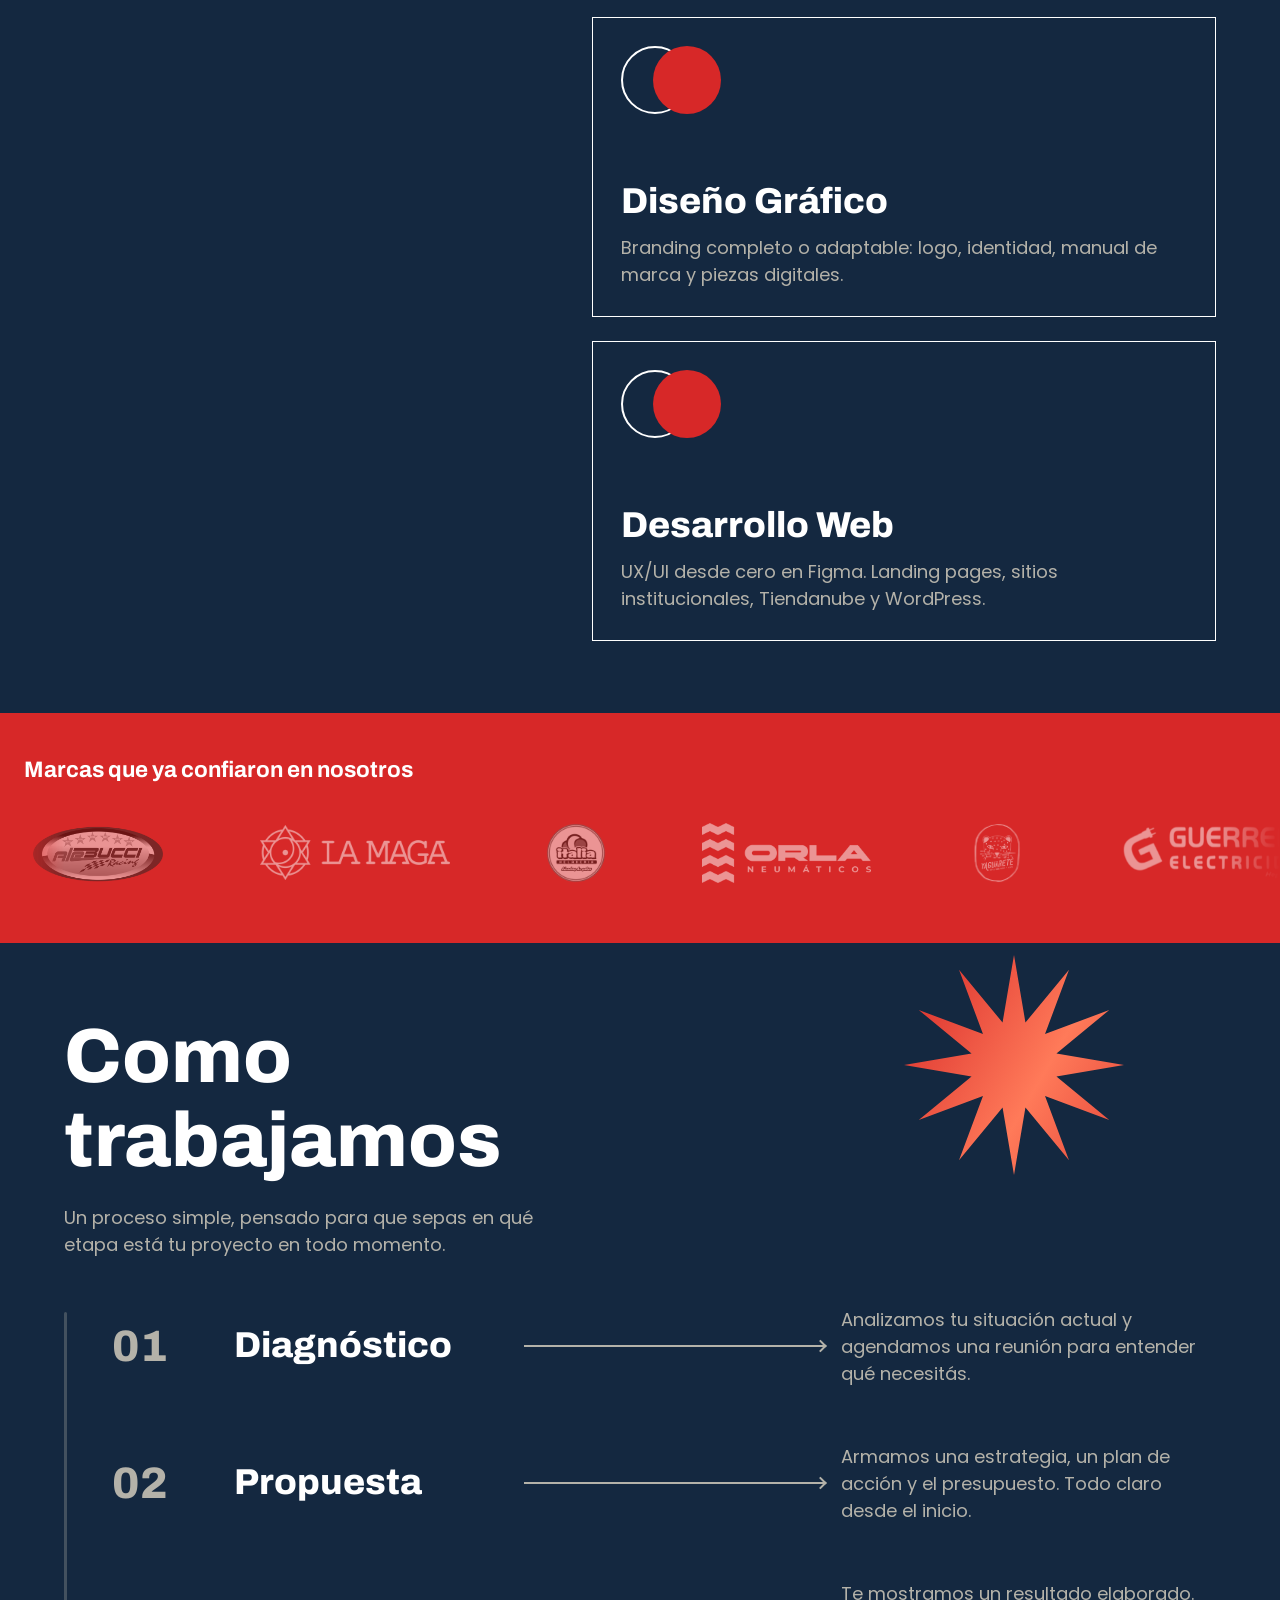
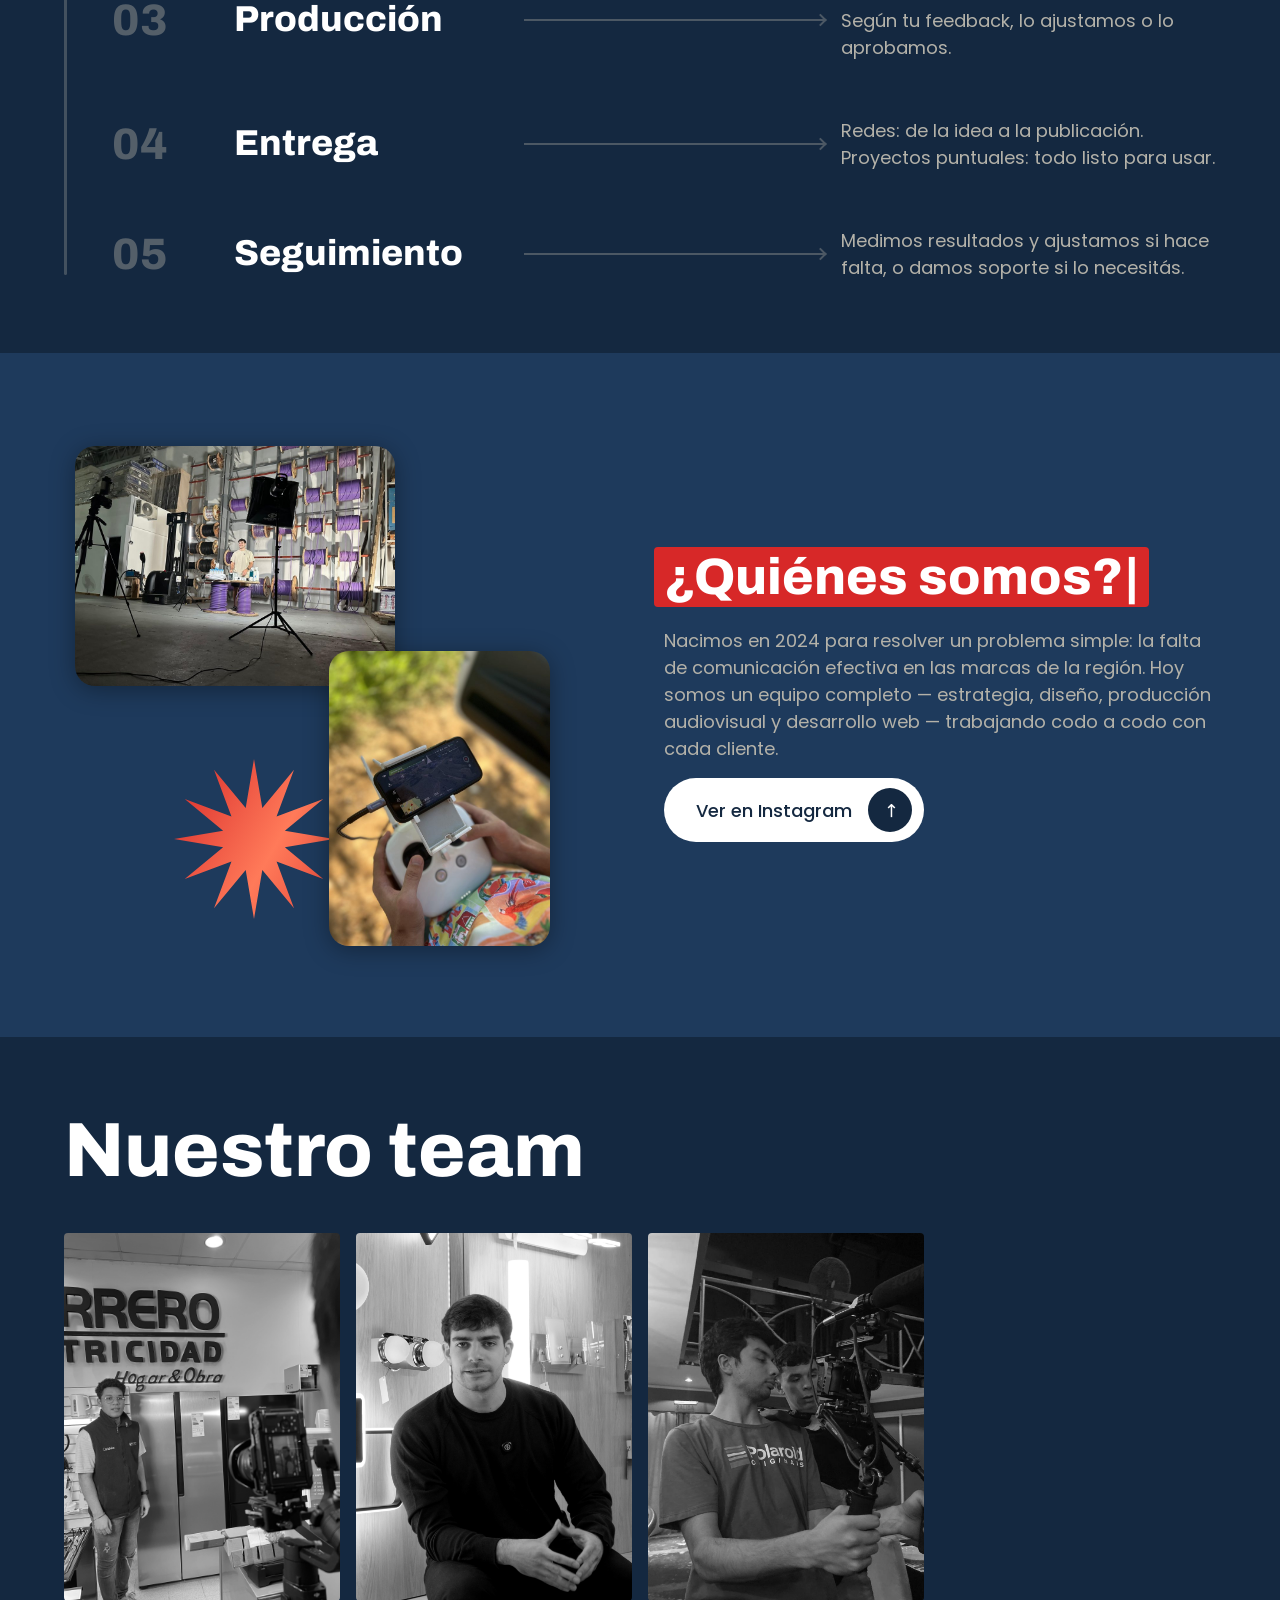
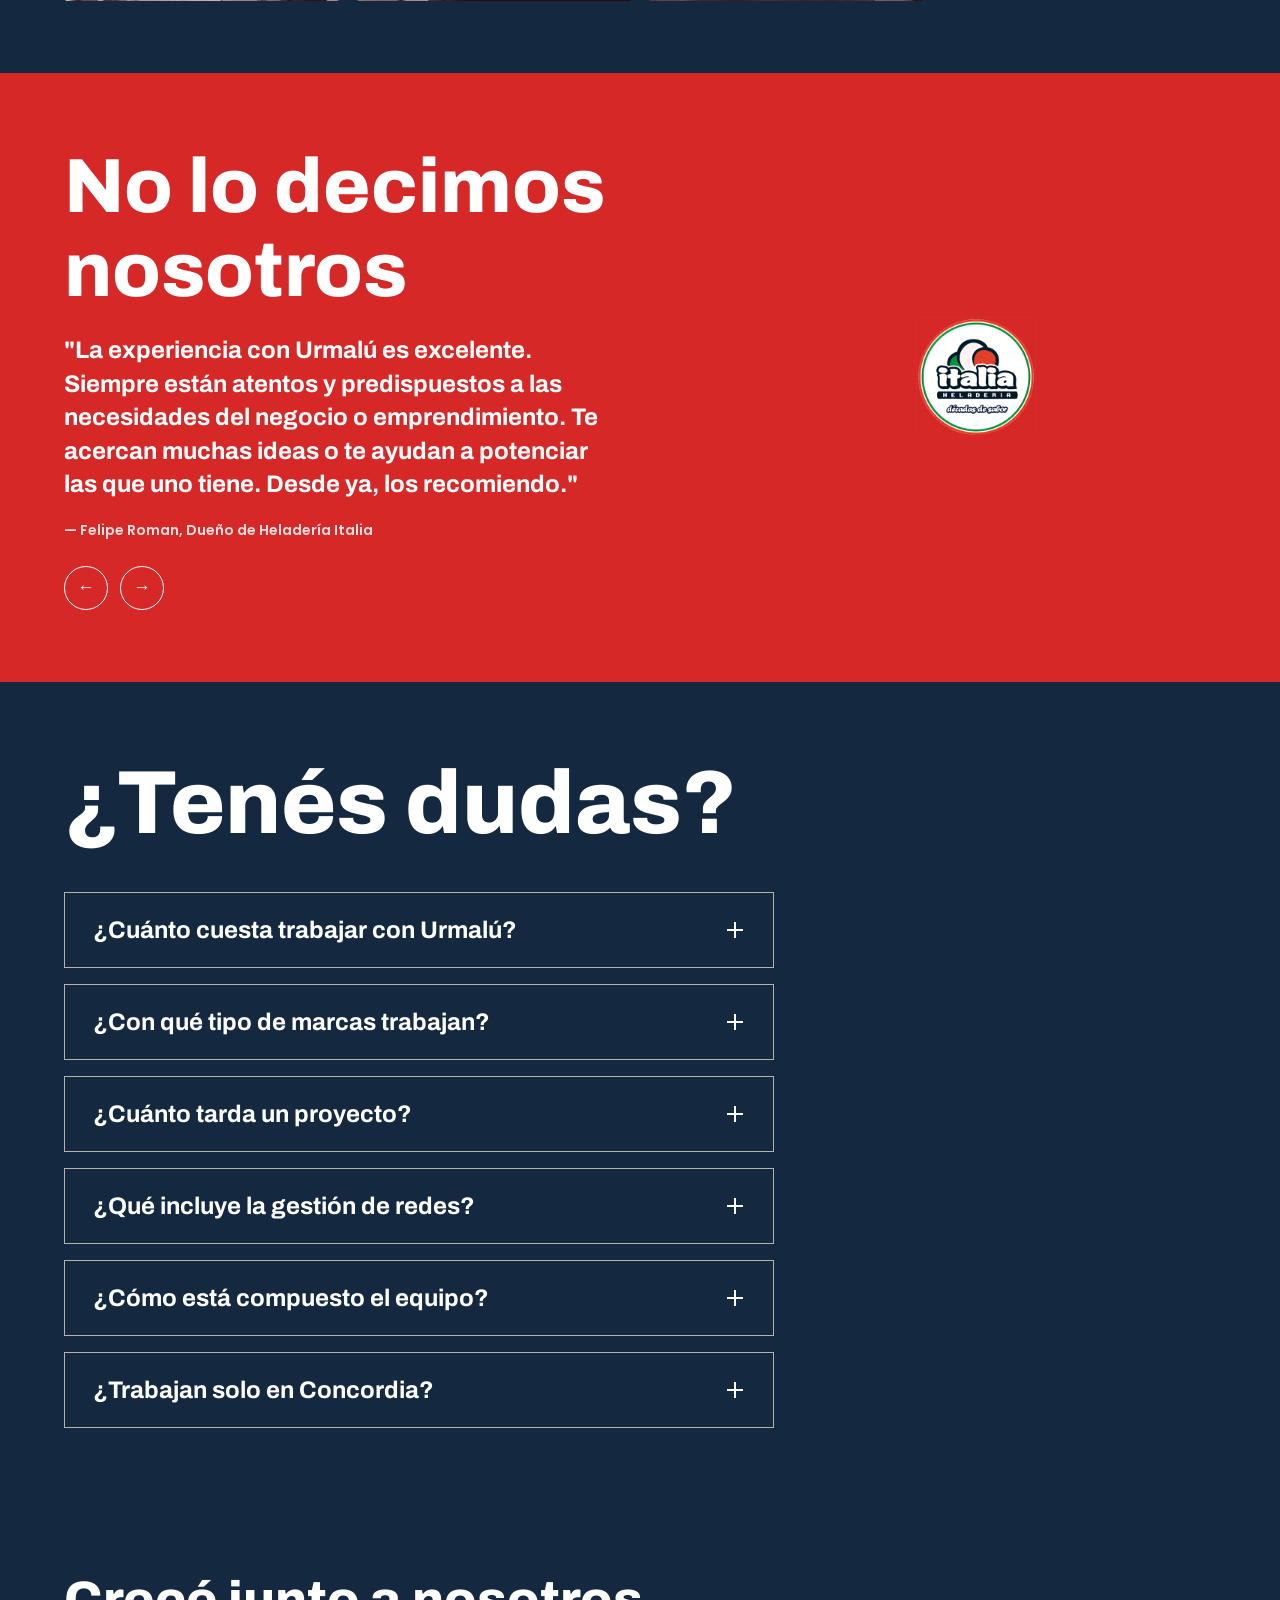
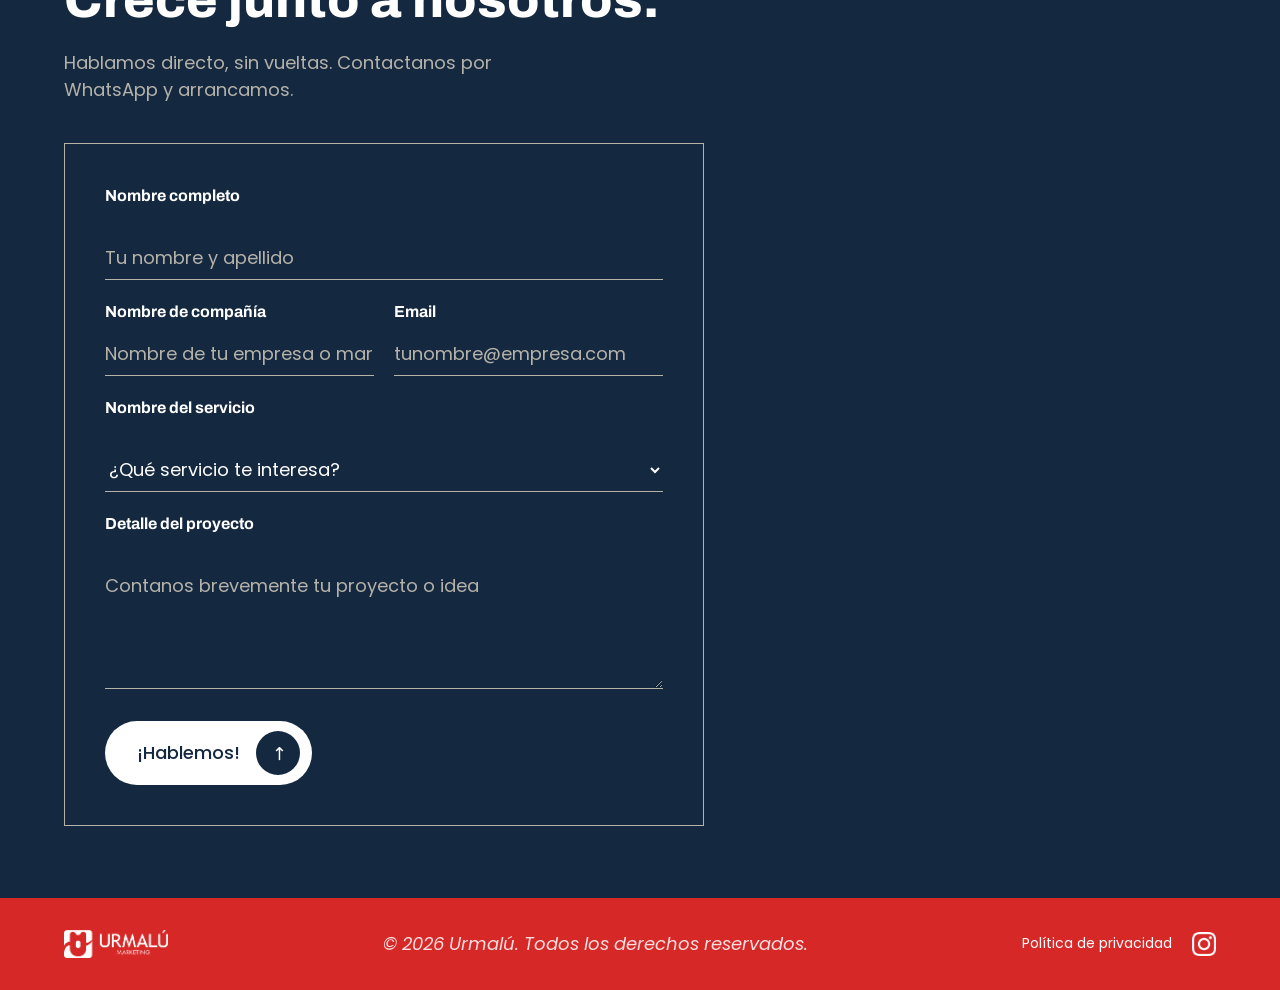
==== commit ecce878d: "Add files via upload" ====
--- a/index.html
+++ b/index.html
@@ -287,7 +287,7 @@
 
           <div class="team-card">
             <!-- TODO: falta foto + nombre + cargo real -->
-            <img src="img/team-2.jpg" alt="Integrante del equipo Urmalú">
+            <img src="img/team-2-luca.jpg" alt="Integrante del equipo Urmalú">
             <div class="team-card__ribbon">
               <span class="team-card__name">Luca Passarella</span>
               <span class="team-card__role">Administrador</span>
@@ -311,15 +311,27 @@
       <div class="container testimonials__inner">
         <div class="testimonials__content">
           <h2>No lo decimos nosotros</h2>
-          <!-- TODO: reemplazar por testimonios reales a medida que se recolecten -->
-          <blockquote class="testimonial-card">
-            <p>"[Cita textual del cliente, 2-3 oraciones sobre el valor que le aportó Urmalú]"</p>
-            <cite>— [Nombre], [Cargo/Rubro], [Empresa]</cite>
-          </blockquote>
-        </div>
-        <!-- TODO: foto de stock temporal, reemplazar por foto real del cliente cuando esté -->
-        <div class="testimonials__photo">
-          <img src="img/placeholder-testimonial.jpg" alt="">
+
+          <div class="testimonials__track" id="testimonials-track">
+            <blockquote class="testimonial-card is-active" data-slide="0">
+              <p>"La experiencia con Urmalú es excelente. Siempre están atentos y predispuestos a las necesidades del negocio o emprendimiento. Te acercan muchas ideas o te ayudan a potenciar las que uno tiene. Desde ya, los recomiendo."</p>
+              <cite>— Felipe Roman, Dueño de Heladería Italia</cite>
+            </blockquote>
+            <blockquote class="testimonial-card" data-slide="1">
+              <p>"El trabajo en asociación con Urmalú fue determinante para que Diario Río Uruguay saliera de un estancamiento que estábamos transitando en materia de impacto y réplica en redes sociales. El cambio de estética y los consejos en materia de qué y cómo publicar fue lo que marcó la diferencia desde allí en más."</p>
+              <cite>— Horacio Osorio, Dueño de Diario Río Uruguay</cite>
+            </blockquote>
+          </div>
+
+          <div class="testimonials__nav">
+            <button type="button" class="testimonials__arrow" id="testimonials-prev" aria-label="Testimonio anterior">←</button>
+            <button type="button" class="testimonials__arrow" id="testimonials-next" aria-label="Testimonio siguiente">→</button>
+          </div>
+        </div>
+
+        <div class="testimonials__logo-frame">
+          <img src="img/clients/client-italia.png" alt="Heladería Italia" id="testimonials-logo" class="is-active">
+          <img src="img/clients/client-diariorio.png" alt="Diario Río Uruguay" id="testimonials-logo-2">
         </div>
       </div>
     </section>
--- a/css/style.css
+++ b/css/style.css
@@ -1,4 +1,4 @@
-/* ==========================================================================
+   /* ==========================================================================
    VARIABLES DE MARCA — valores leídos directo del archivo de Figma
    ========================================================================== */
 :root {
@@ -799,34 +799,99 @@
   gap: 32px;
   align-items: center;
   position: relative;
-  min-height: 320px;
-}
-
-.testimonial-card { margin: 0; max-width: 560px; }
+}
+
+/* --- Carrusel de citas: se apilan superpuestas, solo la .is-active se ve --- */
+.testimonials__track {
+  position: relative;
+  min-height: 180px;
+}
+
+.testimonial-card {
+  margin: 0;
+  max-width: 560px;
+  position: absolute;
+  top: 0;
+  left: 0;
+  opacity: 0;
+  visibility: hidden;
+  transform: translateY(8px);
+  transition: opacity 350ms ease, transform 350ms ease, visibility 0s 350ms;
+}
+
+.testimonial-card.is-active {
+  position: relative;
+  opacity: 1;
+  visibility: visible;
+  transform: translateY(0);
+  transition: opacity 350ms ease, transform 350ms ease;
+}
 
 .testimonial-card p {
   font-family: var(--font-heading);
-  font-size: var(--fs-h5);
+  font-size: var(--fs-h6);
   font-weight: 700;
   color: var(--color-white);
+  line-height: 1.4;
 }
 
 .testimonial-card cite {
   font-style: normal;
-  font-size: var(--fs-h6);
+  font-size: var(--fs-body-sm);
   font-weight: 600;
   color: var(--color-white);
-}
-
-.testimonials__photo img {
+  opacity: 0.85;
+}
+
+/* --- Flechas --- */
+.testimonials__nav { display: flex; gap: 12px; margin-top: 24px; }
+
+.testimonials__arrow {
+  width: 44px;
+  height: 44px;
+  border-radius: 50%;
+  border: 1.5px solid var(--color-white);
+  background: transparent;
+  color: var(--color-white);
+  font-size: 1.1rem;
+  cursor: pointer;
+  transition: background 200ms ease, color 200ms ease, transform 200ms ease;
+}
+
+.testimonials__arrow:hover { background: var(--color-white); color: var(--color-accent); }
+.testimonials__arrow:active { transform: scale(0.92); }
+
+/* --- Marco del logo del cliente: mismo tratamiento navy que la franja de marcas,
+   así funciona parejo sea cual sea el color de fondo original del logo --- */
+.testimonials__logo-frame {
+  position: relative;
   border-radius: 16px;
-  max-width: 320px;
-  transform: rotate(6deg);
-  box-shadow: 0 12px 32px rgba(0, 0, 0, 0.3);
+  min-height: 140px;
+  display: flex;
+  align-items: center;
+  justify-content: center;
+  padding: 24px;
+}
+
+.testimonials__logo-frame img {
+  max-width: 300px;
+  max-height: 120px;
+  width: auto;
+  height: auto;
+  object-fit: contain;
+  position: absolute;
+  opacity: 0;
+  transition: opacity 350ms ease;
+}
+
+.testimonials__logo-frame img.is-active { opacity: 1; position: relative; }
+
+@media (prefers-reduced-motion: reduce) {
+  .testimonial-card, .testimonials__logo-frame img { transition: none; }
 }
 
 @media only screen and (min-width: 48em) {
-  /* Como en Figma: 631/1512 = 41.7% del ancho para la foto, del lado derecho */
+  /* Como en Figma: 631/1512 = 41.7% del ancho para el logo, del lado derecho */
   .testimonials__inner { grid-template-columns: 1fr 41.7%; }
 }
 
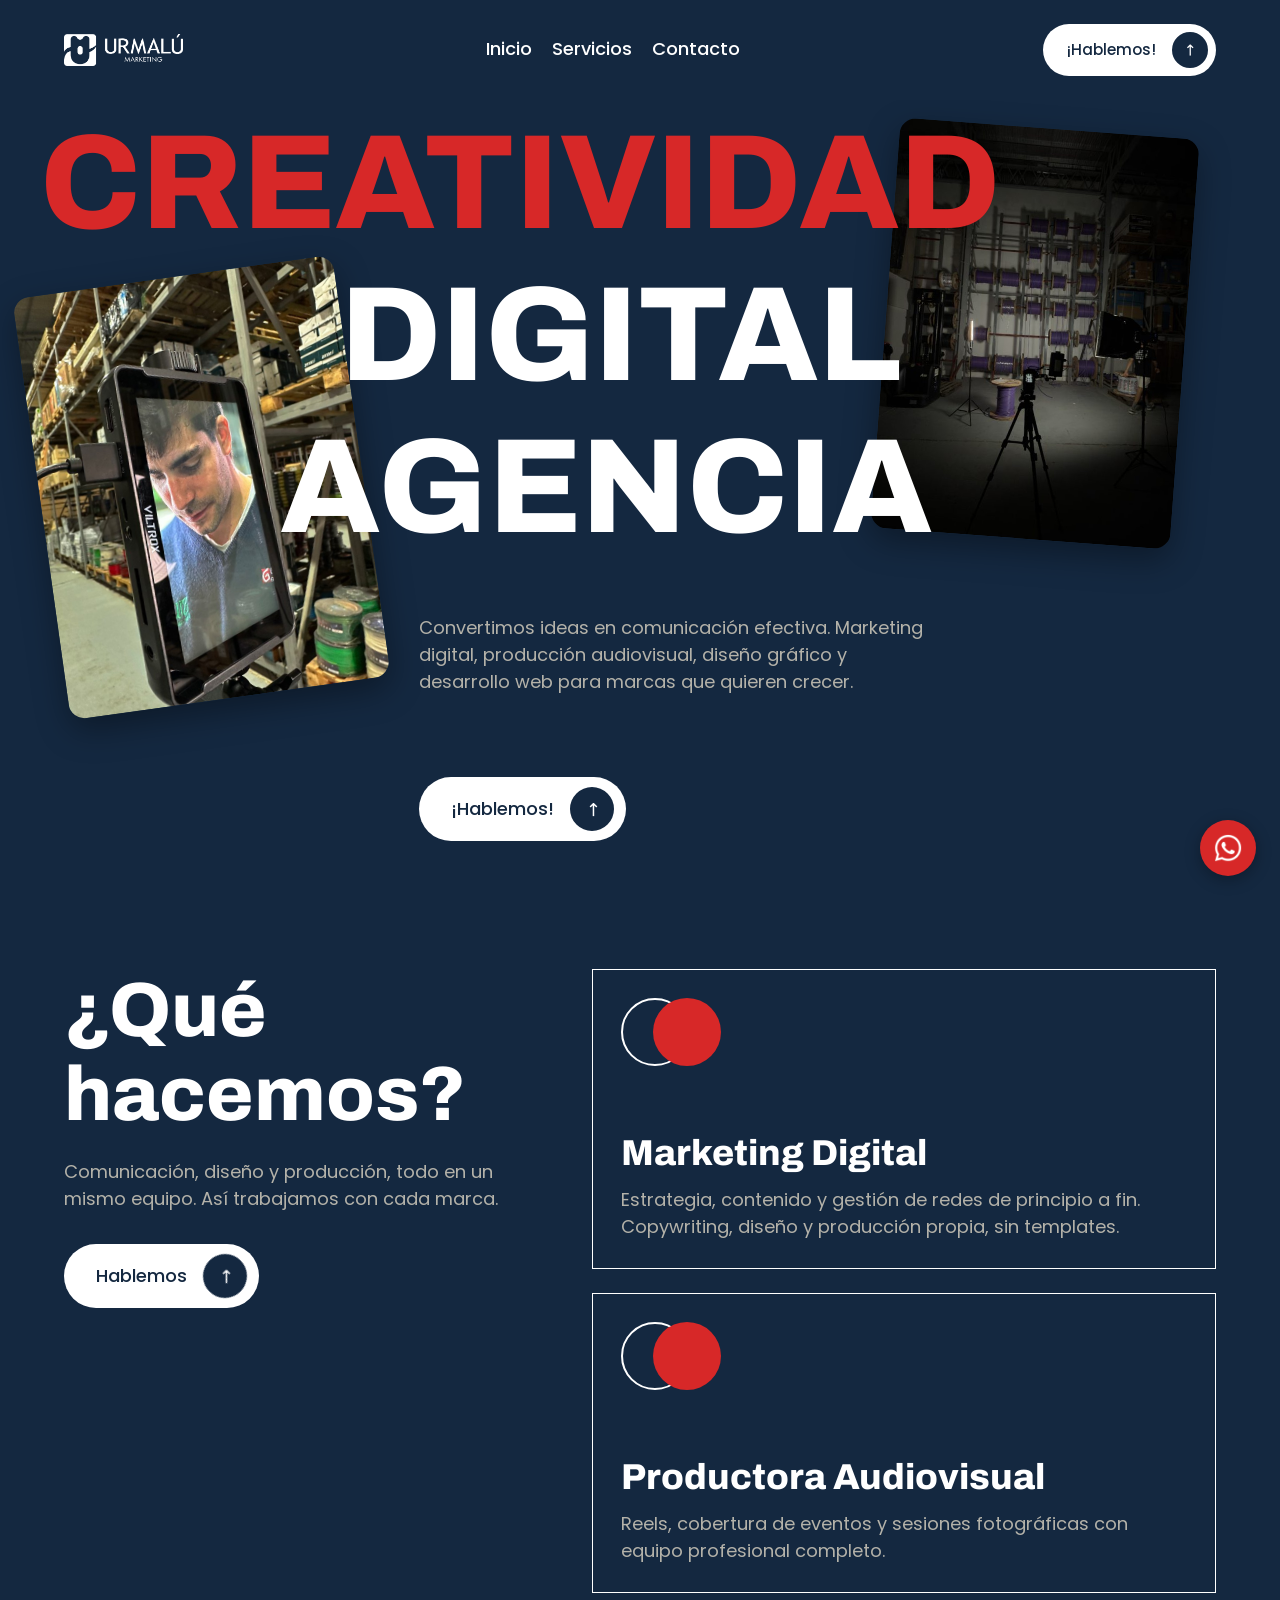
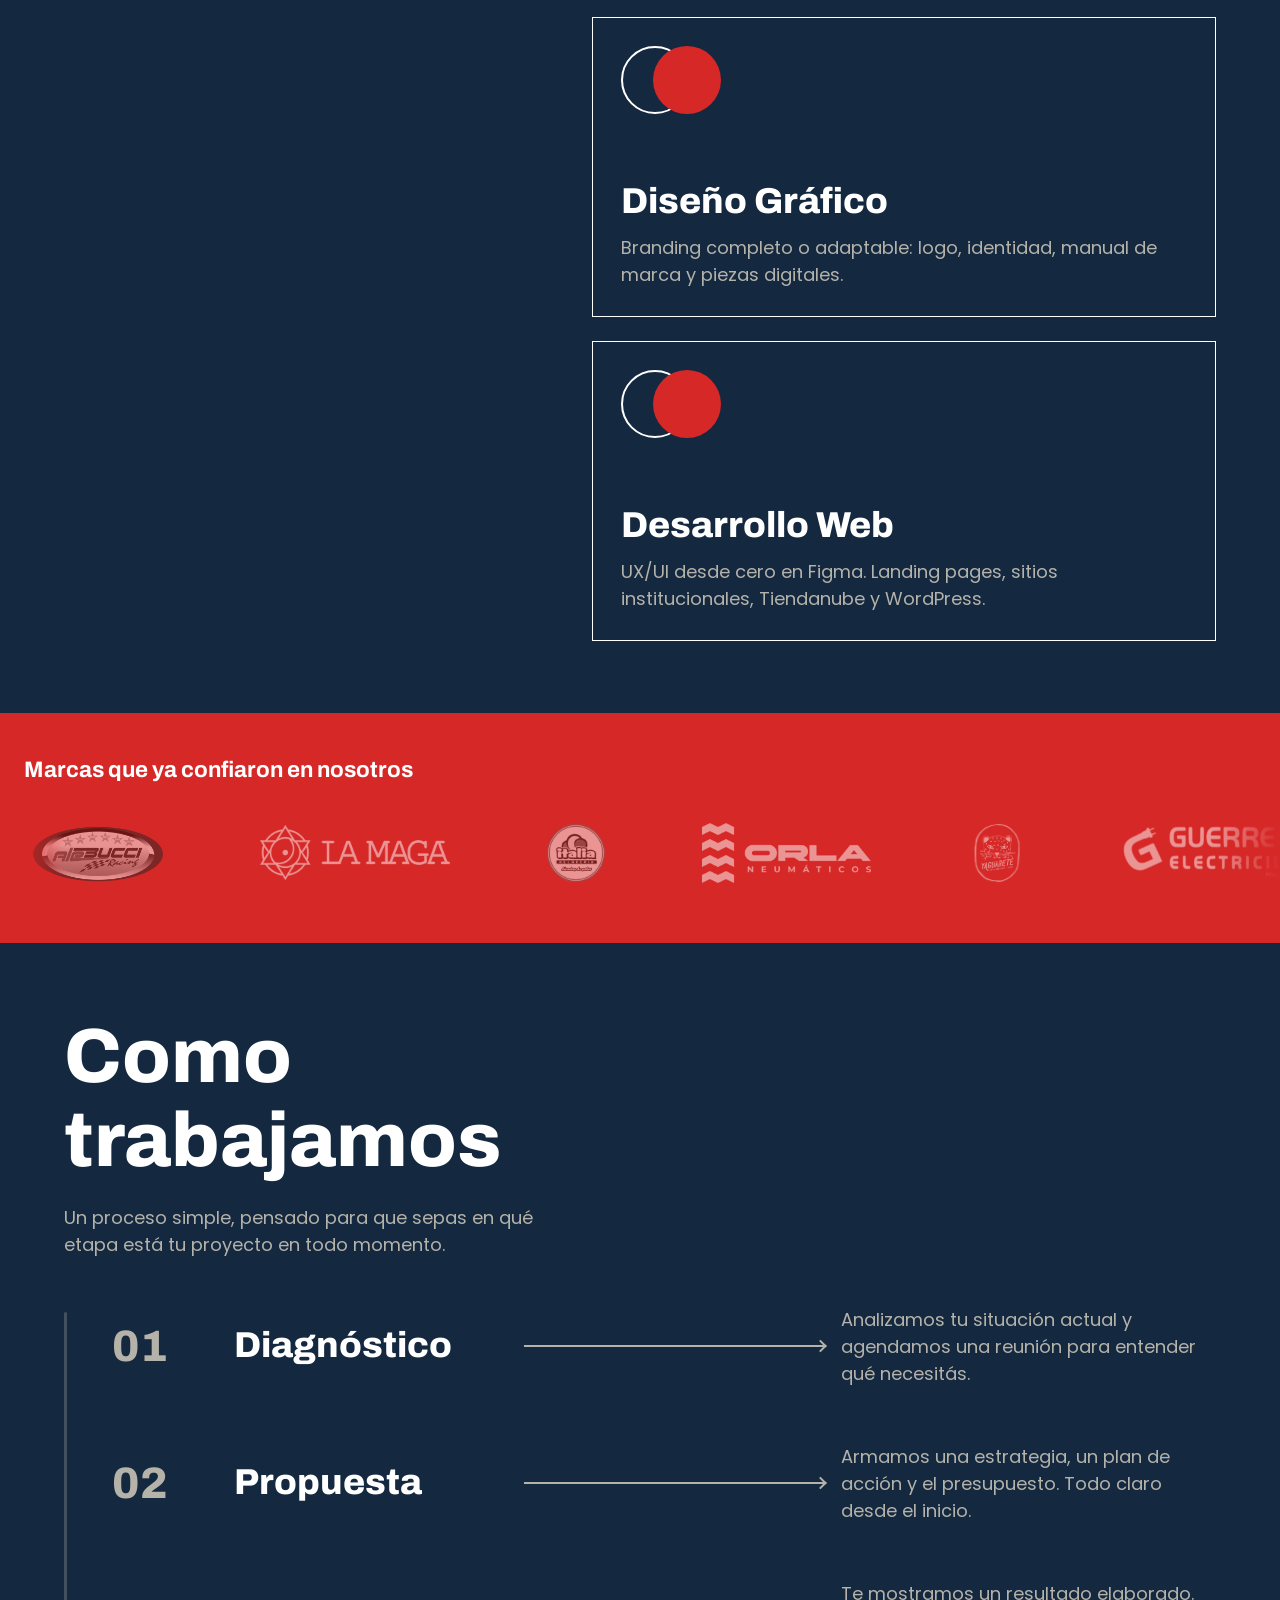
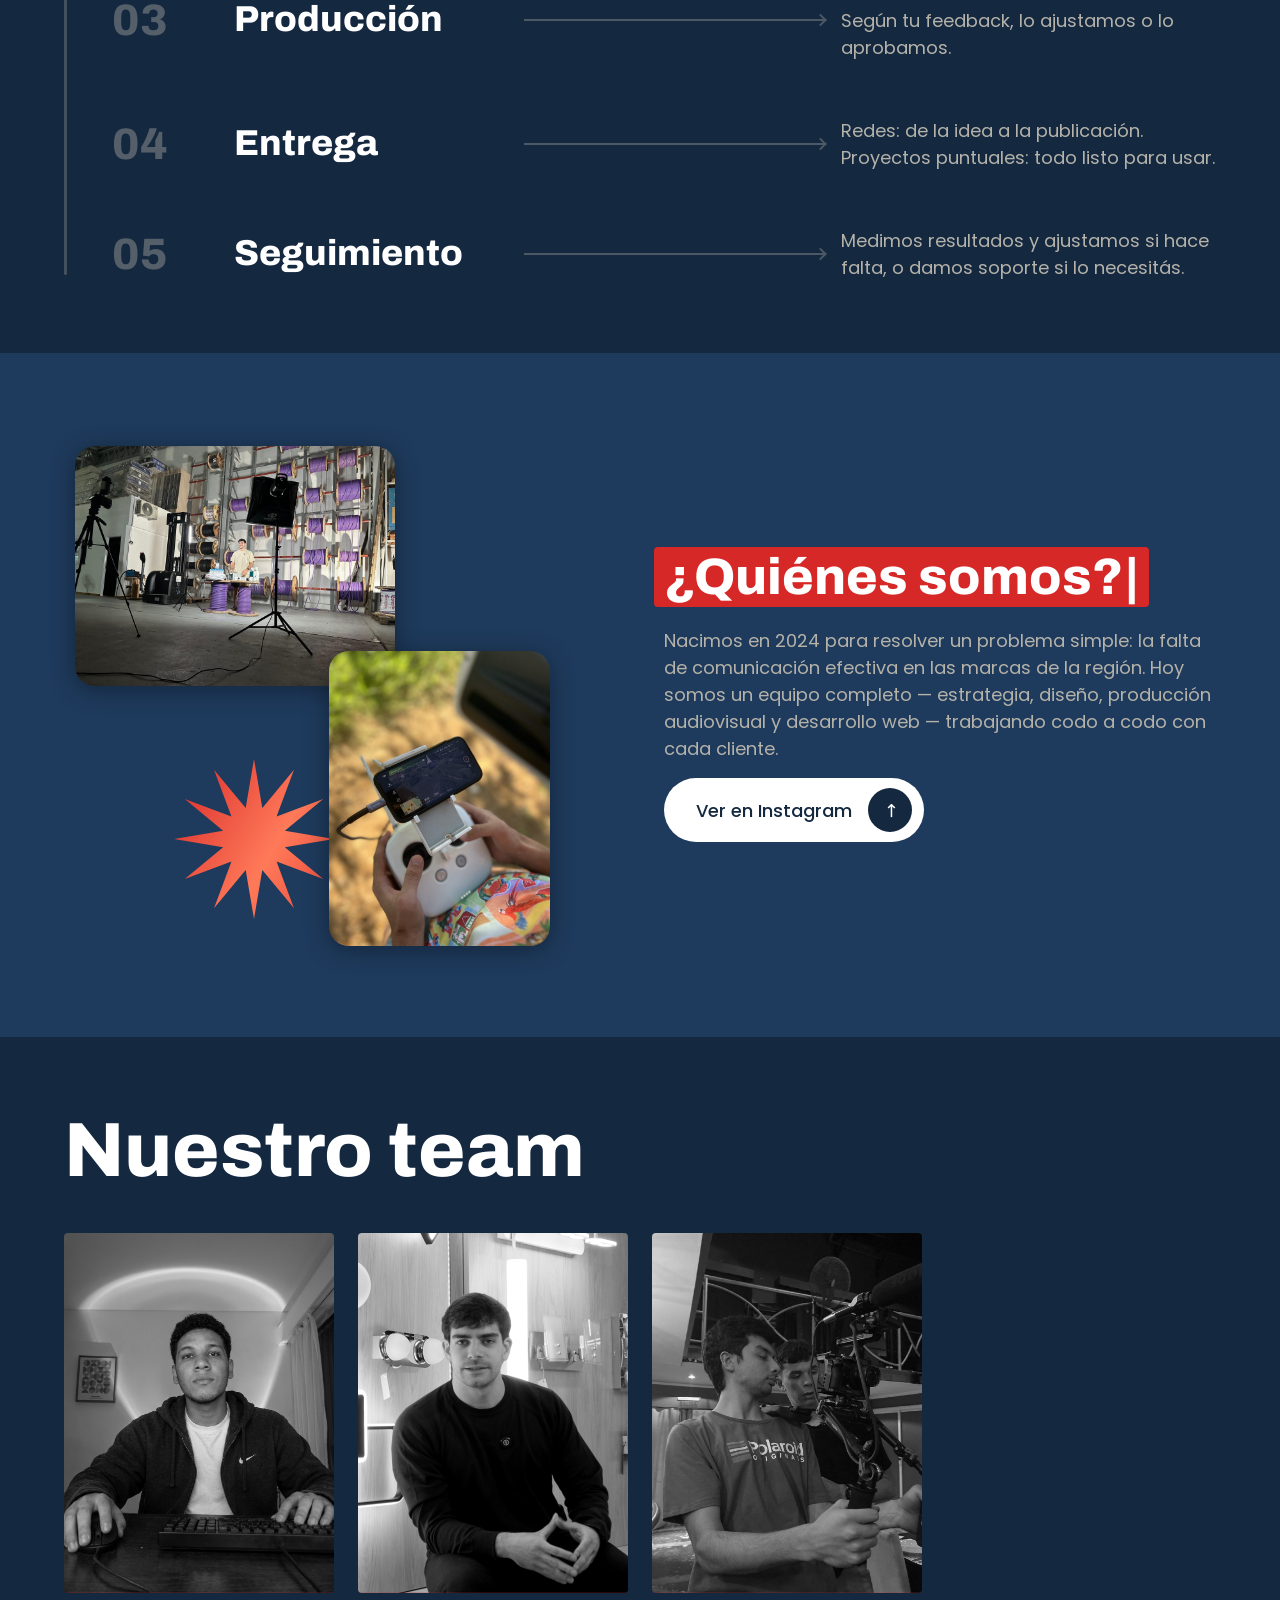
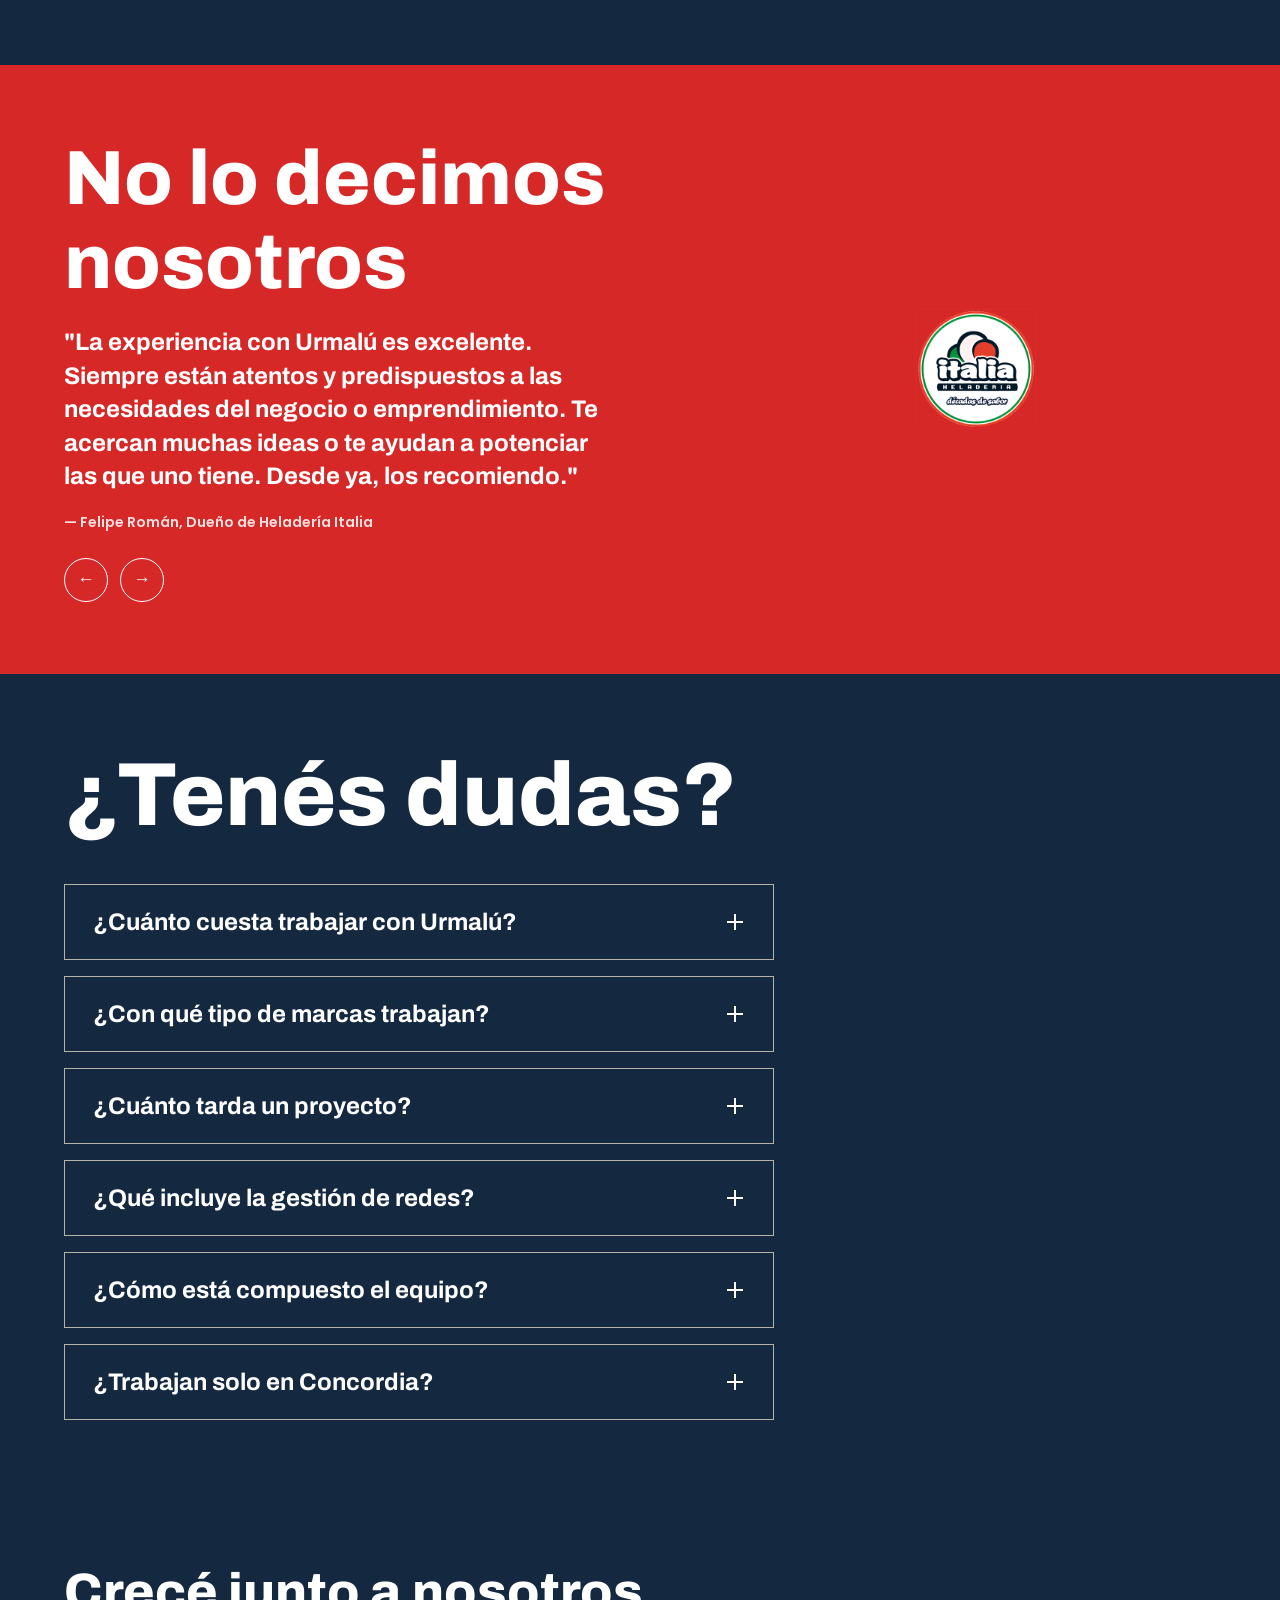
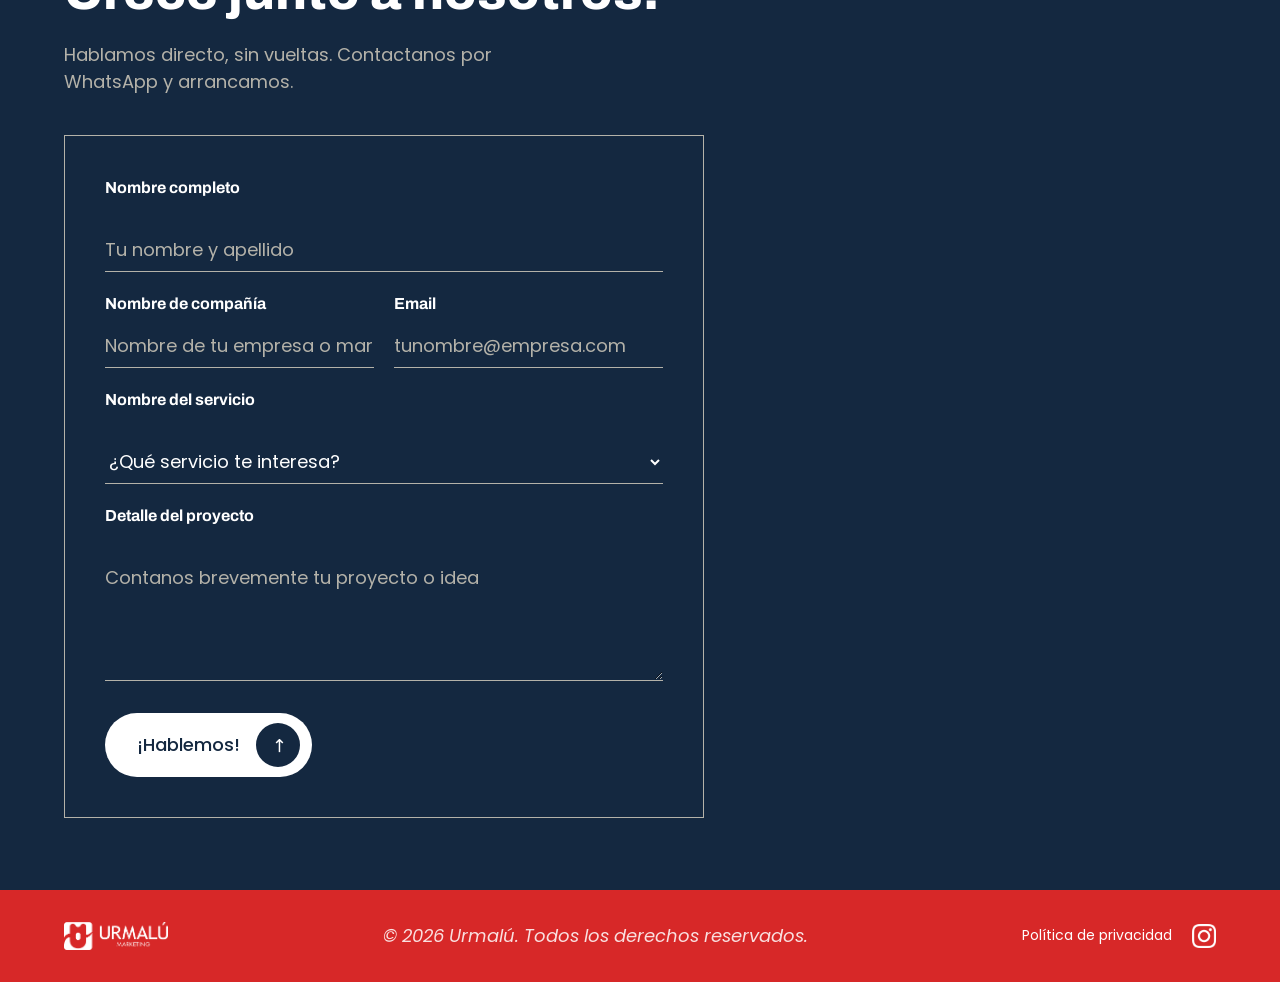
==== commit 0fcf2812: "Add files via upload" ====
--- a/index.html
+++ b/index.html
@@ -271,33 +271,30 @@
     </section>
 
     <!-- ============ NUESTRO TEAM ============ -->
-    <!-- TODO: solo Uriel tiene foto/nombre real por ahora. Ver instrucciones al final para completar el resto -->
-    <section class="team" id="team">
+    <section class="team" id="team" style="text-align: left;">
       <div class="container">
-        <h2>Nuestro team</h2>
-
-        <div class="team__grid">
-          <div class="team-card">
-            <img src="img/team-1-uriel.jpg" alt="Uriel Alves Dos Santos">
-            <div class="team-card__ribbon">
+        <h2 style="text-align: left;">Nuestro team</h2>
+
+        <div class="team__grid" style="justify-content: center; align-items: center;">
+          <div class="team-card" style="text-align: center; display: flex; flex-direction: column; align-items: center;">
+            <img src="img/team-1-uriel.jpeg" alt="Uriel Alves Dos Santos" style="display: block; margin: 0 auto;">
+            <div class="team-card__ribbon" style="text-align: center;">
               <span class="team-card__name">Uriel Alves Dos Santos</span>
               <span class="team-card__role">Diseñador Gráfico</span>
             </div>
           </div>
 
-          <div class="team-card">
-            <!-- TODO: falta foto + nombre + cargo real -->
-            <img src="img/team-2-luca.jpg" alt="Integrante del equipo Urmalú">
-            <div class="team-card__ribbon">
+          <div class="team-card" style="text-align: center; display: flex; flex-direction: column; align-items: center;">
+            <img src="img/team-2-luca.jpg" alt="Integrante del equipo Urmalú" style="display: block; margin: 0 auto;">
+            <div class="team-card__ribbon" style="text-align: center;">
               <span class="team-card__name">Luca Passarella</span>
               <span class="team-card__role">Administrador</span>
             </div>
           </div>
 
-          <div class="team-card">
-            <!-- TODO: falta foto + nombre + cargo real -->
-            <img src="img/team-3-mateo.jpg" alt="Integrante del equipo Urmalú">
-            <div class="team-card__ribbon">
+          <div class="team-card" style="text-align: center; display: flex; flex-direction: column; align-items: center;">
+            <img src="img/team-3-mateo.jpg" alt="Integrante del equipo Urmalú" style="display: block; margin: 0 auto;">
+            <div class="team-card__ribbon" style="text-align: center;">
               <span class="team-card__name">Mateo Osorio</span>
               <span class="team-card__role">Productor Audiovisual</span>
             </div>
@@ -315,23 +312,33 @@
           <div class="testimonials__track" id="testimonials-track">
             <blockquote class="testimonial-card is-active" data-slide="0">
               <p>"La experiencia con Urmalú es excelente. Siempre están atentos y predispuestos a las necesidades del negocio o emprendimiento. Te acercan muchas ideas o te ayudan a potenciar las que uno tiene. Desde ya, los recomiendo."</p>
-              <cite>— Felipe Roman, Dueño de Heladería Italia</cite>
+              <cite>— Felipe Román, Dueño de Heladería Italia</cite>
             </blockquote>
             <blockquote class="testimonial-card" data-slide="1">
               <p>"El trabajo en asociación con Urmalú fue determinante para que Diario Río Uruguay saliera de un estancamiento que estábamos transitando en materia de impacto y réplica en redes sociales. El cambio de estética y los consejos en materia de qué y cómo publicar fue lo que marcó la diferencia desde allí en más."</p>
               <cite>— Horacio Osorio, Dueño de Diario Río Uruguay</cite>
             </blockquote>
+            <blockquote class="testimonial-card" data-slide="2">
+              <p>"¡Buenas! Mi experiencia con la Agencia Urmalú es muy buena. ¡Muy contentos de poder contar con ellos en nuestro manejo de redes! ¡Los recomiendo siempre!"</p>
+              <cite>— Daniel Pérez, Socio Gerente de Guerrero Electricidad S.R.L.</cite>
+            </blockquote>
+            <blockquote class="testimonial-card" data-slide="3">
+              <p>"Nuestra experiencia con la Agencia Urmalú es excelente, ya que siempre mantienen un trato profesional resolviendo cada uno de nuestros pedidos con rapidez y compromiso. ¡Más que recomendable!"</p>
+              <cite>— Oscar Giménez, Gerente de Guerrero Electricidad S.R.L.</cite>
+            </blockquote>
           </div>
 
           <div class="testimonials__nav">
-            <button type="button" class="testimonials__arrow" id="testimonials-prev" aria-label="Testimonio anterior">←</button>
-            <button type="button" class="testimonials__arrow" id="testimonials-next" aria-label="Testimonio siguiente">→</button>
+            <button type="button" class="testimonials__arrow" id="testimonials-prev" aria-label="Testimonio anterior">&larr;</button>
+            <button type="button" class="testimonials__arrow" id="testimonials-next" aria-label="Testimonio siguiente">&rarr;</button>
           </div>
         </div>
 
         <div class="testimonials__logo-frame">
           <img src="img/clients/client-italia.png" alt="Heladería Italia" id="testimonials-logo" class="is-active">
           <img src="img/clients/client-diariorio.png" alt="Diario Río Uruguay" id="testimonials-logo-2">
+          <img src="img/clients/client-guerrero.png" alt="Guerrero Electricidad" id="testimonials-logo-3">
+          <img src="img/clients/client-guerrero.png" alt="Guerrero Electricidad" id="testimonials-logo-4">
         </div>
       </div>
     </section>
@@ -419,8 +426,6 @@
     </section>
 
     <!-- ============ CONTACTO ============ -->
-    <!-- NOTA: en el Figma esta sección todavía es el CTA simple "HAVE ANY PROJECT IDEA?" en inglés.
-         Acá va el formulario completo de 5 campos que ya habíamos cerrado. Replicar en Figma cuando puedas. -->
     <section class="contact" id="contacto">
       <div class="container">
         <h2 class="contact__title">Crecé junto a nosotros.</h2>
@@ -464,7 +469,7 @@
   <!-- ============ BOTÓN WHATSAPP FLOTANTE ============ -->
   <a href="https://wa.me/543454010608?text=Hola%20Urmal%C3%BA%2C%20quiero%20consultar%20por%20un%20proyecto"
      class="whatsapp-float" id="whatsapp-float" target="_blank" rel="noopener" aria-label="Escribinos por WhatsApp">
-  <img src="img/whatsapp-icon.png" alt="WhatsApp" class="whatsapp-float__icon">
+    <img src="img/whatsapp-icon.png" alt="WhatsApp" class="whatsapp-float__icon">
   </a>
 
   <!-- ============ FOOTER ============ -->
@@ -484,4 +489,4 @@
   <script src="js/main.js"></script>
 </body>
 
-</html>
+</html>
--- a/css/style.css
+++ b/css/style.css
@@ -1,4 +1,4 @@
-   /* ==========================================================================
+/* ==========================================================================
    VARIABLES DE MARCA — valores leídos directo del archivo de Figma
    ========================================================================== */
 :root {
@@ -40,6 +40,7 @@
 @media (prefers-reduced-motion: reduce) {
   html { scroll-behavior: auto; }
 }
+
 * { box-sizing: border-box; }
 
 body {
@@ -512,10 +513,6 @@
   display: none;
 }
 
-@media only screen and (min-width: 48em) {
-  .process__star { display: block; width: 220px; height: 220px; top: -60px; right: 8%; }
-}
-
 .process__list-wrap {
   position: relative;
   padding-left: 32px;
@@ -732,11 +729,19 @@
 /* ==========================================================================
    NUESTRO TEAM
    ========================================================================== */
+.team h2 {
+  text-align: left;
+}
+
 .team__grid {
   display: grid;
-  grid-template-columns: repeat(2, 1fr);
-  gap: 16px;
+  /* Crea columnas flexibles entre 240px y 300px según el espacio */
+  grid-template-columns: repeat(auto-fit, minmax(240px, 300px));
+  /* Centra el bloque de tarjetas en la pantalla sin importar si son 1, 2 o 3 */
+  justify-content: center;
+  gap: 24px;
   margin-top: 40px;
+  width: 100%;
 }
 
 .team-card {
@@ -1133,7 +1138,6 @@
   .decor-star--iridescent { transform: none !important; filter: none !important; }
 }
 
-
 @media only screen and (min-width: 48em) {
   .navbar__nav {
     display: flex;
@@ -1159,4 +1163,4 @@
 
 @media only screen and (min-width: 62em) {
   .services__cards { grid-template-columns: 1fr; }
-}
+}
